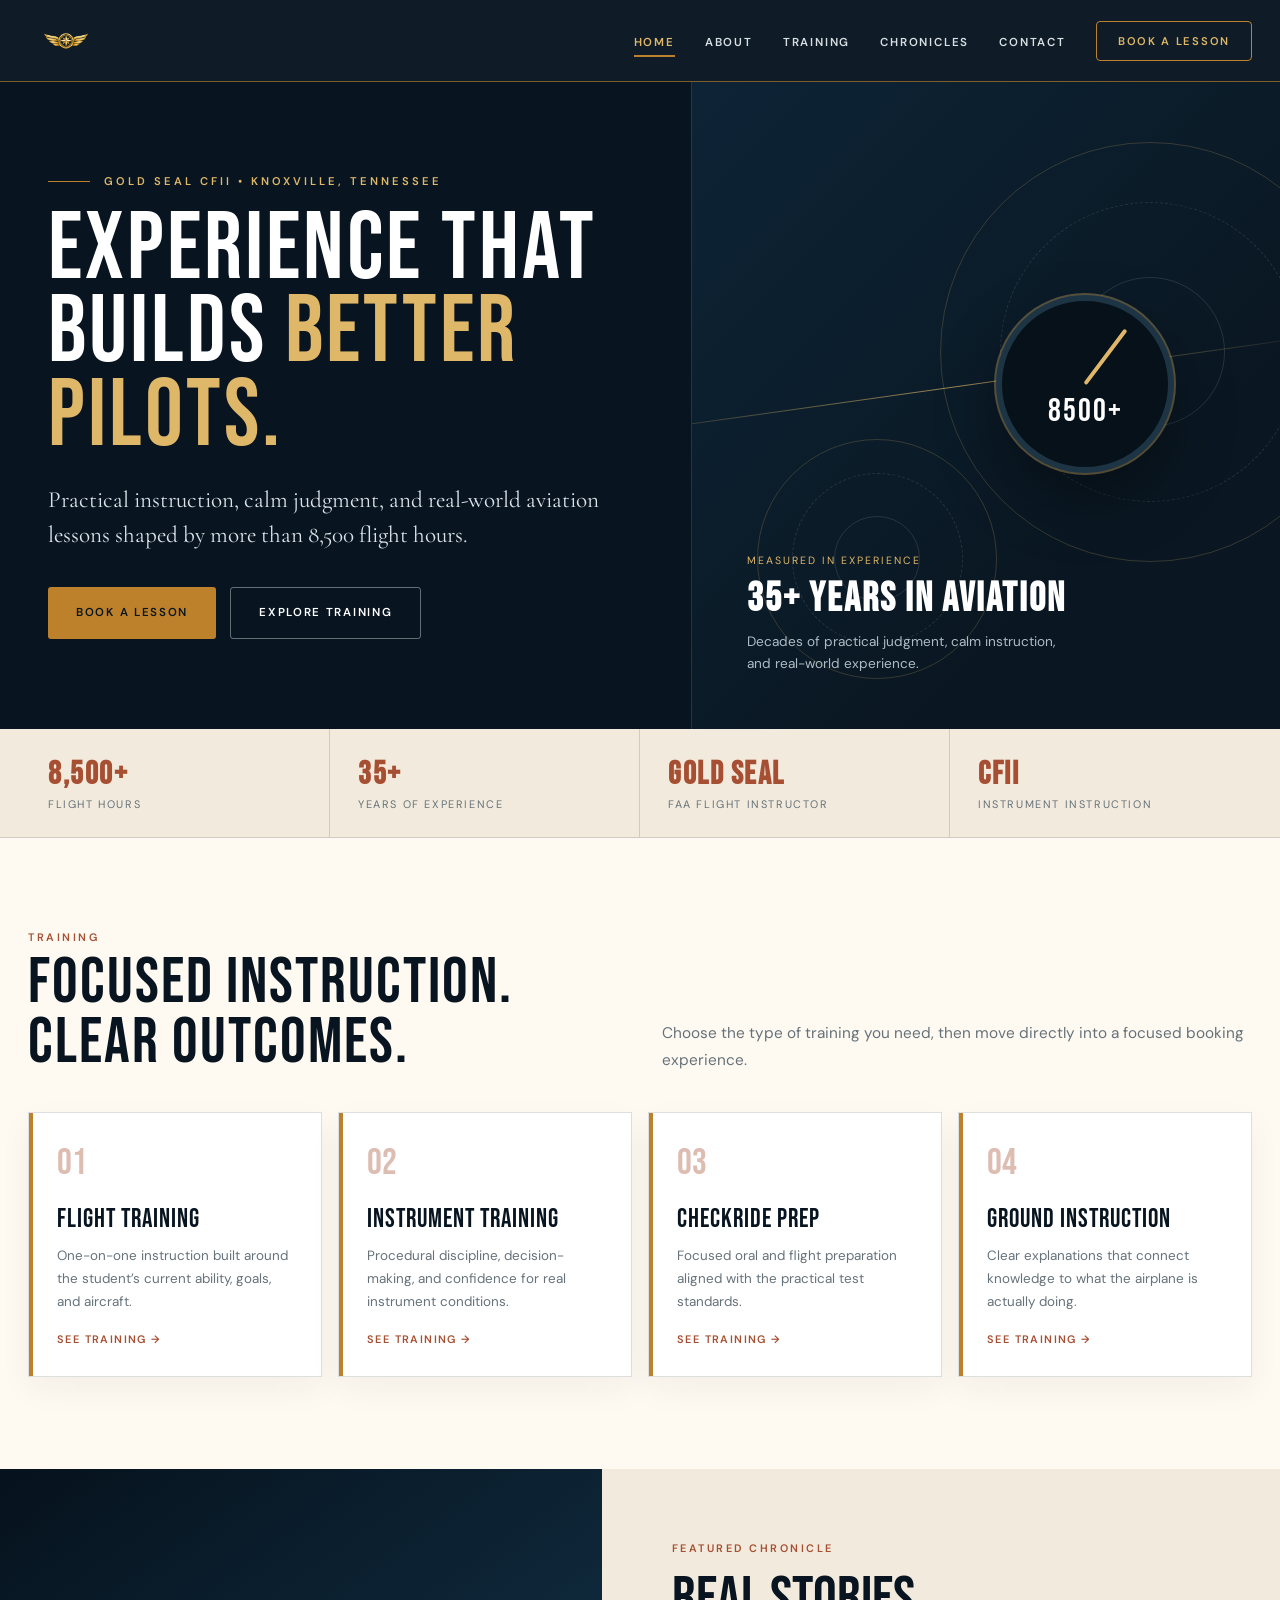
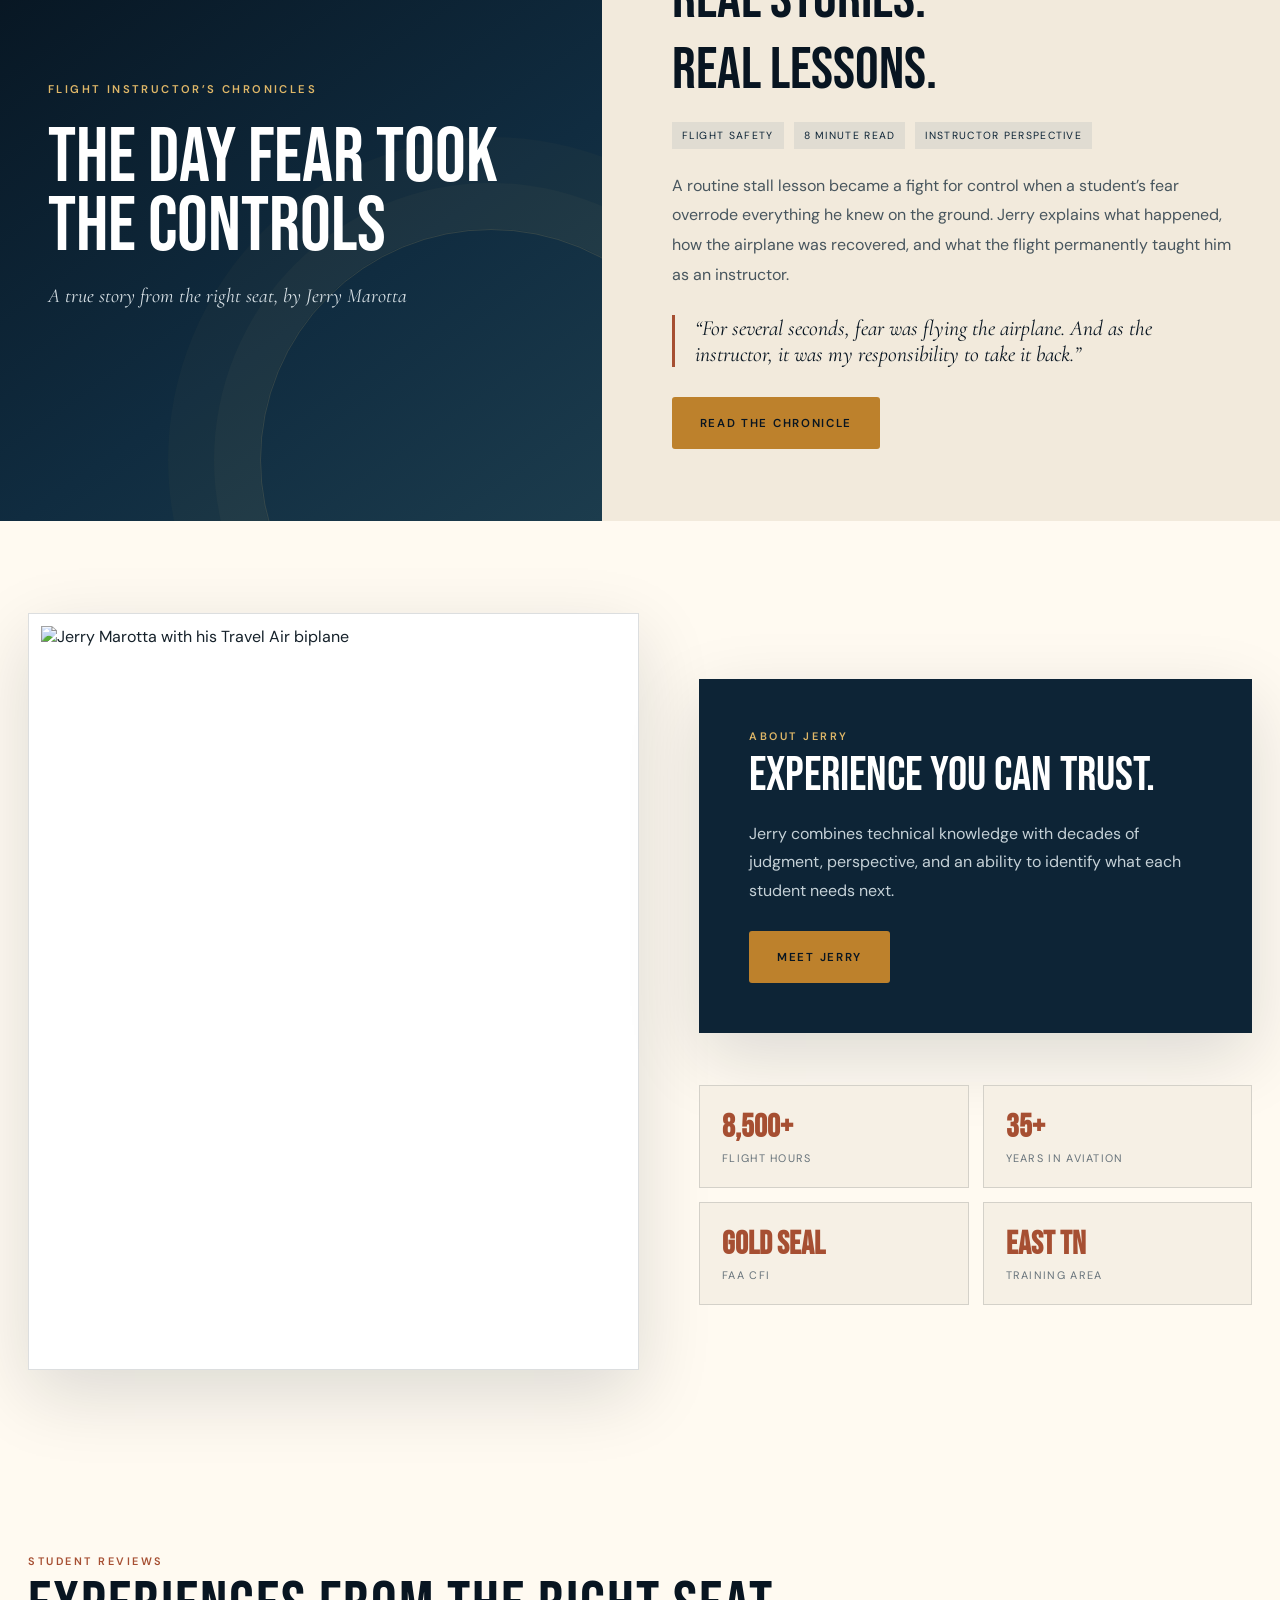
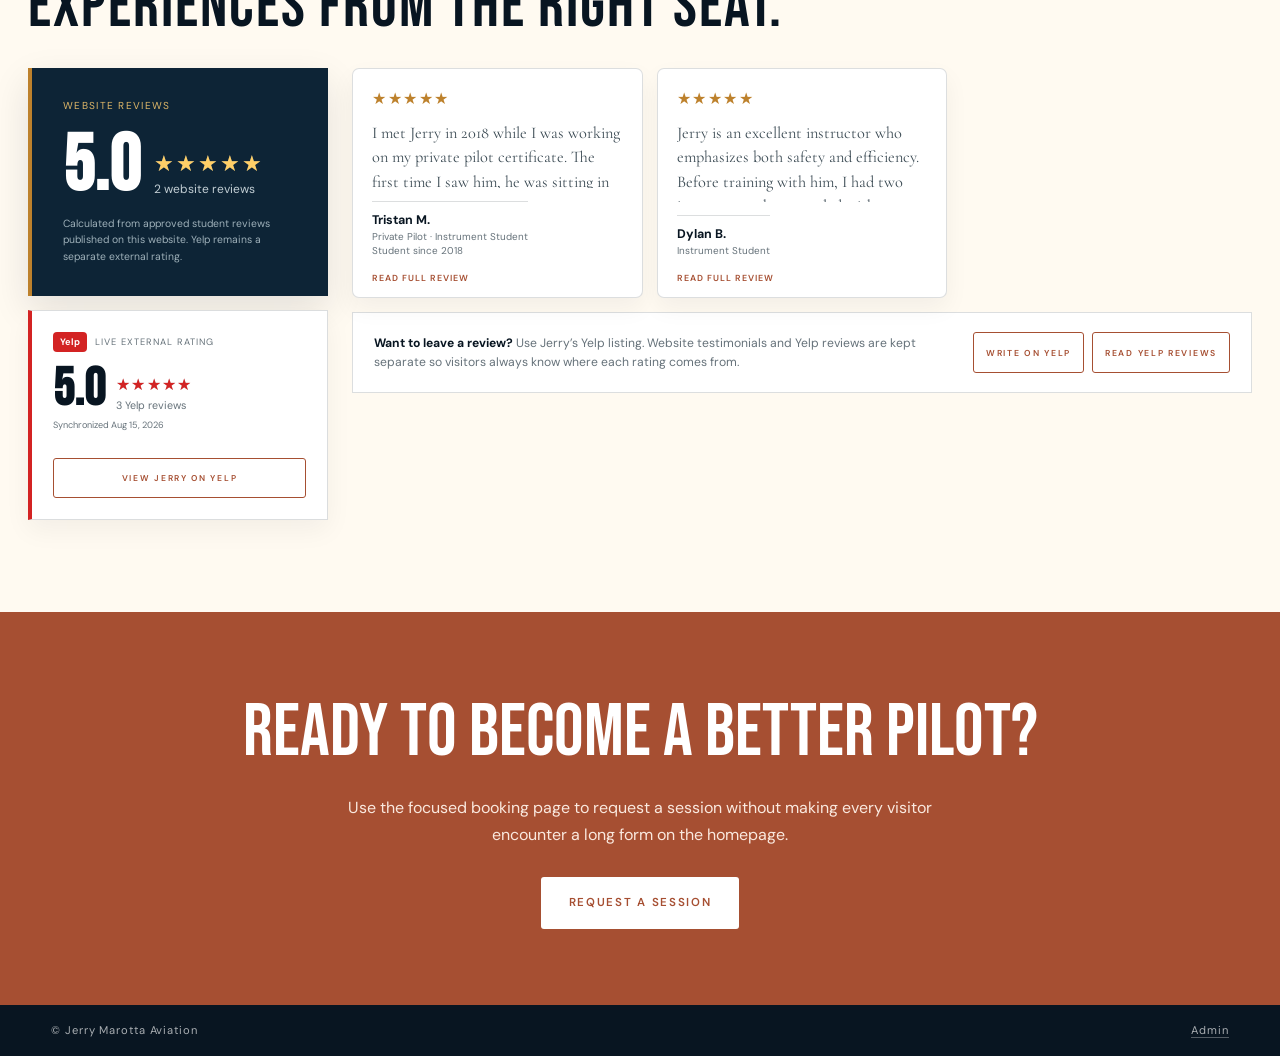
==== about/index.html @ b500d6f2 "Replace text logo with winged compass mark" ====
<!DOCTYPE html>
<html lang="en">
<head>
<meta charset="UTF-8">
<meta name="viewport" content="width=device-width, initial-scale=1.0, viewport-fit=cover">
<meta name="theme-color" content="#081521">
<title>Jerry Marotta | Gold Seal Flight Instructor</title>
<meta name="description" content="Gold Seal flight instruction, instrument training, checkride preparation, and Flight Instructor's Chronicles from Jerry Marotta in Knoxville, Tennessee.">
<link rel="canonical" href="https://jerrymarottaaviation.com/">
<link rel="apple-touch-icon" sizes="180x180" href="/apple-touch-icon.png">
<link rel="icon" type="image/png" sizes="32x32" href="/favicon-32x32.png">
<link rel="icon" type="image/png" sizes="16x16" href="/favicon-16x16.png">
<link rel="icon" href="/favicon.ico">
<link rel="manifest" href="/site.webmanifest">
<link rel="preconnect" href="https://fonts.googleapis.com">
<link rel="preconnect" href="https://fonts.gstatic.com" crossorigin>
<link href="https://fonts.googleapis.com/css2?family=Bebas+Neue&family=Cormorant+Garamond:ital,wght@0,500;1,500&family=DM+Sans:wght@400;500;600&display=swap" rel="stylesheet">
<link rel="stylesheet" href="/css/styles.css">
</head>
<body>
<div class="site-shell">
  <nav class="desktop-nav">
    <a class="brand" href="#" data-view="home" aria-label="Jerry Marotta Aviation home">
      <img class="brand-mark" src="/images/winged-compass-logo.png" alt="Jerry Marotta Aviation winged compass">
    </a>
    <div class="desktop-links">
      <button class="nav-btn active" data-view="home">Home</button>
      <button class="nav-btn" data-view="about">About</button>
      <button class="nav-btn" data-view="training">Training</button>
      <button class="nav-btn" data-view="chronicles">Chronicles</button>
      <button class="nav-btn" data-view="contact">Contact</button>
      <button class="nav-book" data-view="book">Book a Lesson</button>
    </div>
  </nav>

  <div class="mobile-top">
    <a class="brand" href="#" data-view="home" aria-label="Jerry Marotta Aviation home">
      <img class="brand-mark" src="/images/winged-compass-logo.png" alt="Jerry Marotta Aviation winged compass">
    </a>
    <button class="mobile-more-btn" id="mobile-more-btn" type="button" aria-label="Open more options" aria-expanded="false">
      <svg viewBox="0 0 24 24" aria-hidden="true"><circle cx="5" cy="12" r="1.4" fill="currentColor"/><circle cx="12" cy="12" r="1.4" fill="currentColor"/><circle cx="19" cy="12" r="1.4" fill="currentColor"/></svg>
    </button>
  </div>
  <div class="reading-progress" id="reading-progress" aria-hidden="true"><span></span></div>

  <main>
    <section class="view active" id="view-home">
      <div class="desktop-home-only">
        <div class="hero">
          <div class="hero-copy">
            <div class="eyebrow">Gold Seal CFII • Knoxville, Tennessee</div>
            <h1>Experience that builds <span>better pilots.</span></h1>
            <p class="hero-lede">Practical instruction, calm judgment, and real-world aviation lessons shaped by more than 8,500 flight hours.</p>
            <div class="hero-actions">
              <button class="btn btn-primary" data-view="book">Book a Lesson</button>
              <button class="btn btn-secondary" data-view="training">Explore Training</button>
            </div>
          </div>
          <div class="hero-visual" aria-label="Abstract aviation instrument graphic">
            <div class="horizon-line"></div>
            <div class="instrument-ring one"></div>
            <div class="instrument-ring two"></div>
            <div class="altimeter"></div>
            <div class="visual-caption"><small>Measured in experience</small><strong>35+ Years in Aviation</strong><p>Decades of practical judgment, calm instruction, and real-world experience.</p></div>
          </div>
        </div>
        <div class="credential-strip">
          <div class="credential-inner">
            <div class="credential"><strong>8,500+</strong><span>Flight Hours</span></div>
            <div class="credential"><strong>35+</strong><span>Years of Experience</span></div>
            <div class="credential"><strong>Gold Seal</strong><span>FAA Flight Instructor</span></div>
            <div class="credential"><strong>CFII</strong><span>Instrument Instruction</span></div>
          </div>
        </div>

        <section class="section training-preview">
          <div class="section-head">
            <div><div class="section-label">Training</div><h2>Focused instruction.<br>Clear outcomes.</h2></div>
            <p class="section-intro">Choose the type of training you need, then move directly into a focused booking experience.</p>
          </div>
          <div class="card-grid">
            <article class="card"><div class="card-index">01</div><h3>Flight Training</h3><p>One-on-one instruction built around the student’s current ability, goals, and aircraft.</p><a class="card-link" href="#" data-view="training">See training →</a></article>
            <article class="card"><div class="card-index">02</div><h3>Instrument Training</h3><p>Procedural discipline, decision-making, and confidence for real instrument conditions.</p><a class="card-link" href="#" data-view="training">See training →</a></article>
            <article class="card"><div class="card-index">03</div><h3>Checkride Prep</h3><p>Focused oral and flight preparation aligned with the practical test standards.</p><a class="card-link" href="#" data-view="training">See training →</a></article>
            <article class="card"><div class="card-index">04</div><h3>Ground Instruction</h3><p>Clear explanations that connect knowledge to what the airplane is actually doing.</p><a class="card-link" href="#" data-view="training">See training →</a></article>
          </div>
        </section>

        <section class="chronicle-feature">
          <div class="chronicle-cover">
            <div class="chronicle-kicker">Flight Instructor’s Chronicles</div>
            <h2>The Day Fear Took the Controls</h2>
            <div class="byline">A true story from the right seat, by Jerry Marotta</div>
          </div>
          <div class="chronicle-copy">
            <div class="section-label">Featured Chronicle</div>
            <h2 style="font-size:3.7rem;color:var(--ink)">Real stories.<br>Real lessons.</h2>
            <div class="meta"><span class="pill">Flight Safety</span><span class="pill">8 minute read</span><span class="pill">Instructor Perspective</span></div>
            <p>A routine stall lesson became a fight for control when a student’s fear overrode everything he knew on the ground. Jerry explains what happened, how the airplane was recovered, and what the flight permanently taught him as an instructor.</p>
            <div class="quote">“For several seconds, fear was flying the airplane. And as the instructor, it was my responsibility to take it back.”</div>
            <div><button class="btn btn-primary" data-view="article">Read the Chronicle</button></div>
          </div>
        </section>

        <section class="section about-preview">
          <div class="about-photo-card">
            <img src="images/jerry-with-plane.jpg" alt="Jerry Marotta with his Travel Air biplane">
          </div>
          <div class="about-copy-stack">
            <div class="about-panel">
              <div class="section-label" style="color:var(--gold-light)">About Jerry</div>
              <h3>Experience you can trust.</h3>
              <p>Jerry combines technical knowledge with decades of judgment, perspective, and an ability to identify what each student needs next.</p>
              <div style="margin-top:25px"><button class="btn btn-primary" data-view="about">Meet Jerry</button></div>
            </div>
            <div class="about-facts">
              <div class="fact"><strong>8,500+</strong><span>Flight Hours</span></div>
              <div class="fact"><strong>35+</strong><span>Years in Aviation</span></div>
              <div class="fact"><strong>Gold Seal</strong><span>FAA CFI</span></div>
              <div class="fact"><strong>East TN</strong><span>Training Area</span></div>
            </div>
          </div>
        </section>

        <section class="section reviews-section" aria-labelledby="reviews-heading">
          <div class="reviews-section-head">
            <div>
              <div class="section-label">Student Reviews</div>
              <h2 id="reviews-heading">Experiences from the right seat.</h2>
            </div>
          </div>

          <div class="review-system">
            <aside class="review-sidebar">
              <div class="review-summary-card">
                <div class="review-summary-label">Website reviews</div>
                <div class="review-score-row">
                  <strong class="review-average" data-review-average>5.0</strong>
                  <div>
                    <div class="review-stars" data-review-stars role="img" aria-label="5.0 out of 5 stars"><span class="review-stars-base">★★★★★</span><span class="review-stars-fill">★★★★★</span></div>
                    <div class="review-count" data-review-count>2 website reviews</div>
                  </div>
                </div>
                <p class="review-disclosure">Calculated from approved student reviews published on this website. Yelp remains a separate external rating.</p>
              </div>
              <div class="yelp-rating-card">
                <div class="yelp-rating-source"><strong>Yelp</strong><span>Live external rating</span></div>
                <div class="yelp-rating-row">
                  <strong class="yelp-live-score" data-yelp-live-rating>—</strong>
                  <div><div class="yelp-live-stars" data-yelp-live-stars role="img" aria-label="Yelp rating unavailable"><span class="yelp-live-stars-base">★★★★★</span><span class="yelp-live-stars-fill">★★★★★</span></div><div class="yelp-live-count" data-yelp-live-count>View Yelp for the current rating</div></div>
                </div>
                <div class="yelp-live-updated" data-yelp-live-updated>The public Yelp listing is always available below.</div>
                <a class="btn btn-copy" href="https://www.yelp.com/biz/jerry-marotta-alcoa" target="_blank" rel="noopener noreferrer">View Jerry on Yelp</a>
              </div>
            </aside>

            <div class="review-main">
              <div class="testimonial-grid" data-testimonial-list>
                <button class="testimonial-card" type="button" data-testimonial-id="tristan-m-student-since-2018" aria-label="Read the full review from Tristan M.">
                <div class="testimonial-stars" aria-label="5 out of 5 stars">★★★★★</div>
                <p class="testimonial-text">I met Jerry in 2018 while I was working on my private pilot certificate. The first time I saw him, he was sitting in the office playing guitar. Honestly, it made me a little nervous because he seemed so relaxed, and I wondered what kind of instructor he was going to be. Once we got into the airplane, I immediately understood. Playing guitar was simply how he relaxed before his next student arrived—and that student was me.…</p>
                <div class="testimonial-footer"><strong>Tristan M.</strong><span>Private Pilot · Instrument Student<br>Student since 2018</span></div>
              </button>
                <button class="testimonial-card" type="button" data-testimonial-id="dylan-b-instrument-student-2026" aria-label="Read the full review from Dylan B.">
                  <div class="testimonial-stars" aria-label="5 out of 5 stars">★★★★★</div>
                  <p class="testimonial-text">Jerry is an excellent instructor who emphasizes both safety and efficiency. Before training with him, I had two instructors who struggled with punctuality and communication. Jerry is always prepared, thorough, and every lesson has a clear purpose. He has a wealth of experience and tailors his instruction to each student's needs. I highly recommend him to anyone pursuing their private pilot certificate.</p>
                  <div class="testimonial-footer"><strong>Dylan B.</strong><span>Instrument Student</span></div>
                </button>
              </div>

              <section class="yelp-excerpts-section" aria-labelledby="desktop-yelp-excerpts-heading" hidden>
                <div class="yelp-excerpts-head">
                  <div>
                    <div class="section-label">From Yelp</div>
                    <h3 id="desktop-yelp-excerpts-heading">Recent Yelp excerpts</h3>
                  </div>
                  <p>Yelp provides a limited set of excerpts through its API. Website reviews above remain separate and are de-duplicated against these excerpts.</p>
                </div>
                <div class="yelp-excerpt-grid" data-yelp-excerpt-list="desktop">
                  <div class="yelp-excerpt-empty">Yelp excerpts will appear here after the Yelp API workflow runs and the connected plan allows review access.</div>
                </div>
              </section>


              <div class="yelp-external-note">
                <p><strong>Want to leave a review?</strong> Use Jerry’s Yelp listing. Website testimonials and Yelp reviews are kept separate so visitors always know where each rating comes from.</p>
                <div class="yelp-external-actions">
                  <a class="btn btn-copy" href="https://www.yelp.com/writeareview/biz/jerry-marotta-alcoa" target="_blank" rel="noopener noreferrer">Write on Yelp</a>
                  <a class="btn btn-copy" href="https://www.yelp.com/biz/jerry-marotta-alcoa" target="_blank" rel="noopener noreferrer">Read Yelp Reviews</a>
                </div>
              </div>
            </div>
          </div>
        </section>

        <section class="final-cta"><h2>Ready to become a better pilot?</h2><p>Use the focused booking page to request a session without making every visitor encounter a long form on the homepage.</p><button class="btn" style="background:white;color:var(--rust)" data-view="book">Request a Session</button></section>
      </div>

      <div class="mobile-home-only mobile-home">
        <section class="mobile-hero">
          <div class="eyebrow">Gold Seal CFII • Knoxville</div>
          <h1>Jerry<br><span style="color:var(--gold-light)">Marotta</span></h1>
          <p>Practical instruction and real-world aviation judgment shaped by more than 8,500 flight hours.</p>
          <div class="mobile-proof" aria-label="Jerry's qualifications">
            <span>Gold Seal CFI</span>
            <span>CFII</span>
            <span>8,500+ Hours</span>
          </div>
          <div class="mobile-actions">
            <button class="btn btn-primary" data-view="book">Book a Lesson</button>
            <button class="btn btn-secondary" data-view="chronicles">Stories</button>
          </div>
        </section>

        <section class="mobile-service-section">
          <div class="mobile-section-head">
            <div class="section-label">Training</div>
            <h2>Choose your next objective.</h2>
          </div>
          <div class="mobile-service-rail" aria-label="Training options">
            <button class="mobile-service-card" data-view="training">
              <small>Primary</small>
              <h3>Flight Training</h3>
              <p>Structured instruction with clear objectives, direct feedback, and lessons built around your pace.</p>
              <span class="rail-link">Explore training →</span>
            </button>
            <button class="mobile-service-card" data-view="training">
              <small>Instrument</small>
              <h3>CFII Training</h3>
              <p>Procedures, scan discipline, workload management, and sound decision-making for instrument flying.</p>
              <span class="rail-link">Explore training →</span>
            </button>
            <button class="mobile-service-card" data-view="training">
              <small>Practical Test</small>
              <h3>Checkride Prep</h3>
              <p>Focused oral and flight preparation based on the standards and the areas that need attention.</p>
              <span class="rail-link">Explore training →</span>
            </button>
            <button class="mobile-service-card" data-view="training">
              <small>Knowledge</small>
              <h3>Ground Instruction</h3>
              <p>Clear explanations that connect weather, systems, regulations, and aerodynamics to real flying.</p>
              <span class="rail-link">Explore training →</span>
            </button>
          </div>
          <div class="rail-hint">Swipe to compare training options.</div>
        </section>

        <section class="mobile-block">
          <div class="section-label">Featured Chronicle</div>
          <h2>Lessons that stay with you.</h2>
          <article class="mobile-story">
            <small>Flight Safety • 8 min read</small>
            <h3>The Day Fear Took the Controls</h3>
            <p>A stall lesson, a student frozen in panic, and the moment an instructor had to take command back.</p>
            <button class="btn btn-primary" data-view="article">Read the Story</button>
          </article>
        </section>

        <section class="mobile-block alt">
          <div class="section-label">At a Glance</div>
          <h2>Experience that matters.</h2>
          <div class="mobile-credentials">
            <div class="mobile-credential"><strong>8,500+</strong><span>Flight Hours</span></div>
            <div class="mobile-credential"><strong>35+</strong><span>Years Aviation</span></div>
            <div class="mobile-credential"><strong>Gold Seal</strong><span>FAA Instructor</span></div>
            <div class="mobile-credential"><strong>CFII</strong><span>Instrument</span></div>
          </div>
        </section>

        <section class="mobile-review-section" aria-labelledby="mobile-reviews-heading">
          <div class="section-label">Student Reviews</div>
          <h2 id="mobile-reviews-heading">Experiences from the right seat.</h2>

          <div class="mobile-review-summary">
            <div class="review-summary-label">Website reviews</div>
            <div class="review-score-row">
              <strong class="review-average" data-review-average>5.0</strong>
              <div>
                <div class="review-stars" data-review-stars role="img" aria-label="5.0 out of 5 stars">
                  <span class="review-stars-base">★★★★★</span>
                  <span class="review-stars-fill">★★★★★</span>
                </div>
                <div class="review-count" data-review-count>2 website reviews</div>
              </div>
            </div>
            <p class="review-disclosure">Website reviews are approved before publication. Yelp maintains its own separate rating.</p>
            <div class="review-summary-actions">
              <a class="btn btn-secondary" href="https://www.yelp.com/biz/jerry-marotta-alcoa" target="_blank" rel="noopener noreferrer">Read Reviews on Yelp</a>
            </div>
          </div>

          <div class="mobile-yelp-live">
            <div class="yelp-rating-source"><strong>Yelp</strong><span>Live external rating</span></div>
            <div class="yelp-rating-row"><strong class="yelp-live-score" data-yelp-live-rating>—</strong><div><div class="yelp-live-stars" data-yelp-live-stars role="img" aria-label="Yelp rating unavailable"><span class="yelp-live-stars-base">★★★★★</span><span class="yelp-live-stars-fill">★★★★★</span></div><div class="yelp-live-count" data-yelp-live-count>View Yelp for the current rating</div></div></div>
            <div class="yelp-live-updated" data-yelp-live-updated>The public Yelp listing is always available below.</div>
            <a class="btn btn-copy" href="https://www.yelp.com/biz/jerry-marotta-alcoa" target="_blank" rel="noopener noreferrer">View Yelp Rating</a>
          </div>

          <section class="mobile-yelp-excerpts" aria-labelledby="mobile-yelp-excerpts-heading" hidden>
            <div class="yelp-excerpts-head">
              <div class="section-label">From Yelp</div>
              <h3 id="mobile-yelp-excerpts-heading">Recent Yelp excerpts</h3>
              <p>Shown only when Yelp makes excerpts available through the connected API plan.</p>
            </div>
            <div class="yelp-excerpt-grid" data-yelp-excerpt-list="mobile">
              <div class="yelp-excerpt-empty">Yelp excerpts will appear here after synchronization.</div>
            </div>
          </section>

          <div class="mobile-testimonial-list" data-testimonial-list>
            <button class="testimonial-card" type="button" data-testimonial-id="tristan-m-student-since-2018" aria-label="Read the full review from Tristan M.">
                <div class="testimonial-stars" aria-label="5 out of 5 stars">★★★★★</div>
                <p class="testimonial-text">I met Jerry in 2018 while I was working on my private pilot certificate. The first time I saw him, he was sitting in the office playing guitar. Honestly, it made me a little nervous because he seemed so relaxed, and I wondered what kind of instructor he was going to be. Once we got into the airplane, I immediately understood. Playing guitar was simply how he relaxed before his next student arrived—and that student was me.…</p>
                <div class="testimonial-footer"><strong>Tristan M.</strong><span>Private Pilot · Instrument Student<br>Student since 2018</span></div>
              </button>
              <button class="testimonial-card" type="button" data-testimonial-id="dylan-b-instrument-student-2026" aria-label="Read the full review from Dylan B.">
                <div class="testimonial-stars" aria-label="5 out of 5 stars">★★★★★</div>
                <p class="testimonial-text">Jerry is an excellent instructor who emphasizes both safety and efficiency. Before training with him, I had two instructors who struggled with punctuality and communication. Jerry is always prepared, thorough, and every lesson has a clear purpose. He has a wealth of experience and tailors his instruction to each student's needs. I highly recommend him to anyone pursuing their private pilot certificate.</p>
                <div class="testimonial-footer"><strong>Dylan B.</strong><span>Instrument Student</span></div>
              </button>
          </div>


          <div class="mobile-review-yelp">
            <p><strong>Want to leave a review?</strong> Use Jerry’s Yelp listing. Yelp ratings are not combined with the website average.</p>
            <div class="mobile-review-yelp-actions">
              <a class="btn btn-copy" href="https://www.yelp.com/writeareview/biz/jerry-marotta-alcoa" target="_blank" rel="noopener noreferrer">Write on Yelp</a>
              <a class="btn btn-copy" href="https://www.yelp.com/biz/jerry-marotta-alcoa" target="_blank" rel="noopener noreferrer">Read Yelp</a>
            </div>
          </div>
        </section>

        <section class="mobile-cta">
          <h3>Ready to train?</h3>
          <p>Complete a short request. On mobile, the site opens your native Messages app with everything ready to send.</p>
          <button class="btn" style="background:white;color:var(--rust)" data-view="book">Request a Session</button>
        </section>
      </div>
    </section>

    <section class="view" id="view-about">
      <div class="about-page-hero">
        <div class="about-page-copy">
          <div class="section-label">About Jerry — In His Own Words</div>
          <h1>I don’t just teach people to fly. I teach them to think.</h1>
          <div class="about-page-subline">From teaching martial arts and restoring muscle cars to creating aviators.</div>

          <p>I have spent more than 35 years in aviation and logged more than 8,500 flight hours, but the part of this work that has meant the most to me has always been teaching.</p>

          <p>Long before I became a flight instructor, I taught martial arts. I enjoyed helping students develop discipline, work through frustration, and grow into something they did not yet believe they could become. Later, after earning my commercial pilot certificate, I became friends with an Air Force colonel who was also a flight instructor. Flying with him convinced me that the same things I valued in teaching martial arts belonged in aviation.</p>

          <blockquote class="about-page-hero-quote">“I switched from restoring muscle cars to creating aviators.”</blockquote>

          <div class="about-page-signature">Jerry Marotta</div>
          <div class="about-page-role">FAA Gold Seal Flight Instructor · CFII</div>
        </div>

        <div class="about-page-photo">
          <img src="images/jerry-with-plane.jpg" alt="Jerry Marotta standing beside his red Travel Air biplane" loading="lazy" decoding="async">
        </div>
      </div>

      <div class="about-page-stats">
        <div class="about-page-stat"><strong>8,500+</strong><span>Flight Hours</span></div>
        <div class="about-page-stat"><strong>35+</strong><span>Years in Aviation</span></div>
        <div class="about-page-stat"><strong>Gold Seal</strong><span>FAA Flight Instructor</span></div>
        <div class="about-page-stat"><strong>CFII</strong><span>Instrument Instructor</span></div>
      </div>

      <div class="about-story-wrap">
        <div class="about-story-grid">
          <article class="about-story-card">
            <div class="section-label">Why I Became an Instructor</div>
            <h2>Teaching was already part of who I was.</h2>

            <p>When I began flying with that Air Force colonel, I had recently reached the commercial-pilot level. He was an instructor as well as a military aviator, and the time I spent flying with him changed the direction of my career. He showed me that instructing was not simply demonstrating maneuvers. It was helping another person develop judgment, discipline, and confidence.</p>

            <p>I decided to pursue my flight-instructor certificate. Once I began instructing, I liked it so much that I changed careers. I moved away from restoring muscle cars and committed myself to developing pilots.</p>

            <blockquote class="about-story-pullquote">The machine still matters—but now the real work is helping the person in the other seat grow.</blockquote>
          </article>

          <article class="about-story-card dark">
            <div class="section-label" style="color:var(--gold-light)">How I Teach</div>
            <h2>Safety first. Then make it enjoyable.</h2>

            <p>I do not believe every student should be taught in exactly the same way. When someone is struggling, my responsibility is to recognize where the understanding broke down and change the lesson until the idea makes sense.</p>

            <ul class="about-philosophy-list">
              <li>I explain why a lesson matters and how it applies outside the training environment.</li>
              <li>I want pilots to ask questions instead of pretending they understand.</li>
              <li>I teach students to pause, evaluate the risk, and think before committing to a flight.</li>
              <li>I give honest feedback without taking the enjoyment out of aviation.</li>
            </ul>
          </article>

          <article class="about-story-card wide">
            <div class="section-label">What the Gold Seal Means to Me</div>
            <h2>A title tied directly to student success.</h2>

            <p>Right after I started flight instructing, I learned about the FAA Gold Seal standard. That caught my attention because it was not simply another written test or another line on a certificate. The recognition was connected to a high level of instructional activity, deeper ground-instructor qualifications, and the actual performance of the students an instructor prepared.</p>

            <p>I decided to make the Gold Seal one of my first major goals. I expanded my instrument knowledge, added an instrument ground-instructor certificate, and worked under the pressure of preparing a large group of students for their practical tests. I reached the Gold Seal standard during my first year as a new instructor, and I was extremely proud of it.</p>

            <ul class="about-gold-standard" aria-label="FAA Gold Seal qualification standards">
              <li><strong>Advanced credentials</strong>A commercial pilot certificate with an instrument rating—or an airline transport pilot certificate.</li>
              <li><strong>Ground instruction</strong>An advanced or instrument ground-instructor rating.</li>
              <li><strong>Student results</strong>At least 10 applicants recommended within 24 calendar months, with at least 80 percent passing on their first attempt, or qualifying equivalent examiner activity.</li>
            </ul>

            <p>To me, the seal represents responsibility. When I recommend someone for a practical test, I am placing my name behind that pilot’s preparation. Passing matters, but building a pilot who can think and make safe decisions after the checkride matters even more.</p>

            <div class="about-faa-note">
              <span>Formal qualification summary based on the FAA’s current Gold Seal guidance.</span>
              <a href="https://www.faa.gov/documentLibrary/media/Advisory_Circular/AC_61-65K.pdf" target="_blank" rel="noopener noreferrer">View FAA AC 61-65K</a>
            </div>
          </article>

          <article class="about-story-card wide">
            <div class="section-label">The Students Behind the Seal</div>
            <h2>The lessons went both directions.</h2>

            <div class="about-nobu-story">
              <div>
                <p>Many of the students I trained during that first year came from Japan. The language barrier could make instruction challenging, but those students brought an extraordinary amount of dedication, gratitude, and hard work. Teaching them forced me to become a clearer and more adaptable instructor.</p>

                <p>One student, Nobu, surprised me during our first cross-country lesson. His navigation was so strong that I briefly wondered whether the FAA had sent someone to evaluate me. I later learned that he had retired from the Japanese military after serving as a navigator aboard a P-3 Orion maritime patrol aircraft.</p>

                <p>As Christmas approached, Nobu was running out of time to complete his training before returning to Japan. I told him we would stay as late as necessary, and we studied for his oral examination until midnight. He completed the process and returned home as a pilot.</p>

                <p>Later, he sent me a photograph of himself with his family while wearing his military uniform, medals, and decorations. I wish I still knew where that photograph was, but I have never forgotten what it represented.</p>
              </div>

              <aside class="about-nobu-aside">
                <strong>Why that moment stayed with me</strong>
                <p>A certificate is a piece of paper. What matters is seeing a student return home carrying a new ability, a new confidence, and something they worked hard to earn.</p>
              </aside>
            </div>
          </article>

          <section class="about-page-cta">
            <div>
              <h2>Tell me where you are in your flying.</h2>
              <p>Whether you are beginning, returning after time away, preparing for a checkride, or moving into instrument flying, I will build the instruction around the pilot you are today and the pilot you are working to become.</p>
            </div>
            <button class="btn" data-view="book">Book a Lesson</button>
          </section>
        </div>
      </div>
    </section>

    <section class="view" id="view-training">
      <header class="page-hero">
        <div class="section-label">Training</div>
        <h1>Instruction built around the pilot.</h1>
        <p>Jerry’s approach starts with safety, keeps flying enjoyable, and adapts the training plan when a pilot needs a different explanation or method for something to finally click.</p>
      </header>

      <div class="page-content">
        <div class="training-list desktop-training-list">
          <article class="training-item">
            <div class="num">01</div>
            <div class="training-item-copy">
              <h3>Primary &amp; Proficiency Flight Training</h3>
              <div class="training-item-meta">
                <span>Safety First</span>
                <span>Discovery to Advanced</span>
                <span>Your Aircraft or Rental</span>
              </div>
              <p>Flight training is for anyone who wants to become safer, sharper, and more comfortable in the airplane. Jerry works with first-time students, private pilots returning after time away, and experienced or commercial pilots who want to rebuild proficiency in aircraft such as the Cessna 172.</p>
              <ul class="training-item-list">
                <li>Discovery flights and first lessons for new students</li>
                <li>Private-pilot training and maneuver proficiency</li>
                <li>Rusty-pilot refreshers and return-to-flying sessions</li>
                <li>Confidence, aircraft control, judgment, and safe decision-making</li>
              </ul>
              <div class="training-item-action">
                <button class="btn btn-primary training-request" data-training-value="Flight Training Lesson">Request Flight Training</button>
              </div>
            </div>
          </article>

          <article class="training-item">
            <div class="num">02</div>
            <div class="training-item-copy">
              <h3>Instrument Training &amp; IPCs</h3>
              <div class="training-item-meta">
                <span>Full Rating</span>
                <span>Instrument Proficiency Check</span>
                <span>Step-by-Step</span>
              </div>
              <p>Instrument flying can feel like learning a new language. Jerry starts slowly and builds understanding in manageable pieces, especially when pilots are making the transition from colorful VFR charts to dense IFR plates, procedures, symbols, and new cockpit workload.</p>
              <ul class="training-item-list">
                <li>Full instrument-rating instruction</li>
                <li>Instrument Proficiency Checks for rated pilots</li>
                <li>Approach procedures, clearances, charts, and cockpit organization</li>
                <li>Workload management and staying ahead of the airplane</li>
              </ul>
              <div class="training-item-action">
                <button class="btn btn-primary training-request" data-training-value="Instrument Training">Request Instrument Training</button>
              </div>
            </div>
          </article>

          <article class="training-item">
            <div class="num">03</div>
            <div class="training-item-copy">
              <h3>Checkride Preparation</h3>
              <div class="training-item-meta">
                <span>Mock Oral</span>
                <span>Mock Flight</span>
                <span>Review &amp; Polish</span>
              </div>
              <p>Jerry can run a complete mock checkride or focus on the areas that need final review. The goal is not simply memorizing enough to pass. It is identifying weak areas, understanding the standards, and entering the practical test able to explain decisions and fly with confidence.</p>
              <ul class="training-item-list">
                <li>Mock oral examinations and scenario-based questions</li>
                <li>Mock flight portions and maneuver evaluation</li>
                <li>Technical review, knowledge-gap identification, and final polish</li>
                <li>Preparation tailored to the certificate or rating being pursued</li>
              </ul>
              <div class="training-item-action">
                <button class="btn btn-primary training-request" data-training-value="Checkride Preparation">Request Checkride Prep</button>
              </div>
            </div>
          </article>

          <article class="training-item">
            <div class="num">04</div>
            <div class="training-item-copy">
              <h3>In-Person Ground Instruction</h3>
              <div class="training-item-meta">
                <span>One-on-One</span>
                <span>In Person</span>
                <span>Built Around You</span>
              </div>
              <p>Jerry teaches the full range of ground topics and changes his explanation when the first method does not connect. Instead of pushing ahead while a student is lost, he identifies where the understanding breaks down and approaches the subject from another direction.</p>
              <ul class="training-item-list">
                <li>Aerodynamics, weather, navigation, systems, and regulations</li>
                <li>Instrument charts, procedures, and oral-exam preparation</li>
                <li>Dedicated ground sessions or ground instruction paired with flying</li>
                <li>Currently offered in person; virtual instruction may be added later</li>
              </ul>
              <div class="training-item-action">
                <button class="btn btn-primary training-request" data-training-value="Ground School Session">Request Ground Instruction</button>
              </div>
            </div>
          </article>

          <aside class="training-location-note">
            <div>
              <h3>Jerry meets the pilot and the airplane.</h3>
              <p>As an independent instructor, Jerry can meet pilots who own an aircraft or who have arranged a rental. Training is conducted in the aircraft being flown, subject to its condition, documentation, insurance requirements, and Jerry’s familiarity and comfort with the aircraft.</p>
              <p style="margin-top:9px"><strong>Common East Tennessee meeting areas include:</strong></p>
            </div>
            <div class="training-location-airports" aria-label="Common training airports">
              <span>TYS</span>
              <span>DKX</span>
              <span>GKT</span>
              <span>MMI</span>
              <span>MOR</span>
              <span>RZR</span>
              <span>By Arrangement</span>
            </div>
          </aside>
        </div>

        <div class="mobile-training-list">
          <details class="mobile-training-card">
            <summary>
              <span class="mobile-training-number">01</span>
              <span class="mobile-training-title"><strong>Primary &amp; Proficiency</strong><span>Discovery flights through rusty-pilot refreshers</span></span>
              <span class="mobile-training-chevron">＋</span>
            </summary>
            <div class="mobile-training-detail">
              <p>Jerry works with brand-new students, private pilots returning after time away, and experienced pilots who want to rebuild confidence or proficiency in an aircraft such as the Cessna 172.</p>
              <div class="training-focus">
                <strong>Jerry’s priority</strong>
                <span>Safety comes first. The second priority is keeping flying enjoyable so the pilot stays engaged and continues learning.</span>
              </div>
              <ul>
                <li>Discovery flights and first lessons</li>
                <li>Private-pilot training and maneuver practice</li>
                <li>Rusty-pilot and return-to-flying sessions</li>
                <li>Training in the pilot’s owned or rented aircraft</li>
              </ul>
              <button class="btn btn-primary training-request" data-training-value="Flight Training Lesson">Request This Training</button>
            </div>
          </details>

          <details class="mobile-training-card">
            <summary>
              <span class="mobile-training-number">02</span>
              <span class="mobile-training-title"><strong>Instrument Training</strong><span>Full ratings and Instrument Proficiency Checks</span></span>
              <span class="mobile-training-chevron">＋</span>
            </summary>
            <div class="mobile-training-detail">
              <p>Jerry slows the transition from VFR to IFR down into manageable steps. Charts, procedures, symbols, approaches, and cockpit workload are introduced without burying the pilot in everything at once.</p>
              <div class="training-focus">
                <strong>How he teaches it</strong>
                <span>Start with the foundation, make sure it is understood, then add complexity as the pilot becomes ready for it.</span>
              </div>
              <ul>
                <li>Full instrument-rating instruction</li>
                <li>Instrument Proficiency Checks</li>
                <li>Approach charts, clearances, and procedures</li>
                <li>Workload management and staying ahead of the airplane</li>
              </ul>
              <button class="btn btn-primary training-request" data-training-value="Instrument Training">Request This Training</button>
            </div>
          </details>

          <details class="mobile-training-card">
            <summary>
              <span class="mobile-training-number">03</span>
              <span class="mobile-training-title"><strong>Checkride Preparation</strong><span>Mock checkrides, review, and final polish</span></span>
              <span class="mobile-training-chevron">＋</span>
            </summary>
            <div class="mobile-training-detail">
              <p>Preparation can be as complete as a mock oral and mock flight, or as focused as reviewing technical weak points and polishing the areas that need attention before the practical test.</p>
              <div class="training-focus">
                <strong>What the session targets</strong>
                <span>Knowledge, judgment, communication, maneuver standards, and the pilot’s ability to remain composed while being evaluated.</span>
              </div>
              <ul>
                <li>Mock oral examinations</li>
                <li>Mock flight portions</li>
                <li>Scenario-based questions and technical review</li>
                <li>Final review and confidence-building</li>
              </ul>
              <button class="btn btn-primary training-request" data-training-value="Checkride Preparation">Request This Training</button>
            </div>
          </details>

          <details class="mobile-training-card">
            <summary>
              <span class="mobile-training-number">04</span>
              <span class="mobile-training-title"><strong>Ground Instruction</strong><span>In-person, one-on-one knowledge development</span></span>
              <span class="mobile-training-chevron">＋</span>
            </summary>
            <div class="mobile-training-detail">
              <p>Jerry can cover the full range of ground topics. When a student is struggling, he changes the explanation and the training plan instead of repeating the same method and hoping it eventually works.</p>
              <div class="training-focus">
                <strong>Built around the student</strong>
                <span>The goal is to identify exactly where the concept stopped making sense and approach it in a way that helps it finally click.</span>
              </div>
              <ul>
                <li>Aerodynamics, weather, systems, navigation, and regulations</li>
                <li>Instrument procedures and chart interpretation</li>
                <li>Oral-exam and knowledge-test preparation</li>
                <li>Currently offered in person</li>
              </ul>
              <button class="btn btn-primary training-request" data-training-value="Ground School Session">Request This Training</button>
            </div>
          </details>

          <aside class="mobile-training-note">
            <strong>Meet Jerry at the airplane.</strong>
            <p>Jerry can instruct in a pilot’s owned or rented aircraft and regularly meets students around East Tennessee, including TYS, DKX, GKT, MMI, MOR, and RZR. Other airports may be arranged directly with him.</p>
          </aside>
        </div>
      </div>
    </section>

    <section class="view" id="view-chronicles">
      <header class="chronicles-banner">
        <img src="images/Chronicles.png" alt="The Instructor's Chronicles — True Stories from the Right Seat, by Jerry Marotta">
      </header>
      <div class="page-content"><div class="chronicles-grid">
        <article class="story-card"><div class="story-card-cover"><small>Flight Safety • Featured Chronicle</small><h2>The Day Fear Took the Controls</h2></div><div class="story-card-body"><p>A student knew the recovery procedure in the classroom. In the airplane, fear took over. Jerry recounts the spin, the struggle for the controls, and the lessons he carried into every flight afterward.</p><div style="margin-top:22px"><button class="btn btn-primary" data-view="article">Read the Story</button></div></div></article>
        <aside class="sidebar"><h3>Built to grow.</h3><p>This archive begins with Jerry’s first published Chronicle. New stories can be added here as he shares them, while the homepage continues to feature only the latest work.</p></aside>
      </div></div>
    </section>

    <section class="view" id="view-article">
      <div class="article-mobile-bar">
        <button type="button" data-view="chronicles">← Chronicles</button>
        <span>8 minute read</span>
      </div>
      <header class="page-hero"><div class="section-label">Flight Instructor’s Chronicles</div><h1>The Day Fear Took the Controls</h1><p>A true account of fear, instinct, control, and the responsibilities carried by the instructor in the right seat.</p></header>
      <div class="page-content"><article class="article">
        <div class="article-kicker">By Jerry Marotta • Flight Safety • Instructor Perspective</div>
        <h1>The Day Fear Took the Controls</h1>
        <div class="article-deck">Everything happened in seconds.</div>
        <p>Everything happened in seconds.</p>
        <p>I was flying with a student, working on stalls. We had covered the procedure before the flight. He knew what the airplane was expected to do, what the stall would feel like, and how he was supposed to recover.</p>
        <p>At least, he knew it in the classroom.</p>
        <p>That is one of the first things instructors learn. A student can explain a maneuver perfectly while sitting safely on the ground and still react very differently when the nose suddenly drops below the horizon.</p>
        <p>As the stall broke, the nose naturally dropped.</p>
        <p>That sight terrified him.</p>
        <p>Instead of relaxing the back pressure as we had practiced, he pulled back on the controls with every ounce of strength he had.</p>
        <p>That was the first mistake.</p>
        <p>When an airplane stalls, the wing has exceeded its critical angle of attack. Pulling farther back does not keep the airplane from descending. It increases the angle of attack and keeps the wing stalled. The instinct is understandable. The ground appears to be rising toward you, so every part of your body tells you to pull away from it.</p>
        <p>But in a stall, that instinct can kill you.</p>
        <p>At the same time, he pushed the rudder in the wrong direction.</p>
        <p>The airplane rolled.</p>
        <p>The wing quit flying.</p>
        <p>We entered a spin.</p>
        <p>I immediately reached over to recover the airplane, but the yoke would not move. It felt as though it had been welded in place.</p>
        <p>For a split second, I could not understand why the controls were not responding. Then I looked at my student.</p>
        <p>His eyes were enormous.</p>
        <p>His arms were locked perfectly straight, every muscle in his body rigid. His hands were clamped around the controls in a death grip. One leg was driving the rudder pedal to the floor with all the strength he could muster.</p>
        <p>He was not trying to fly anymore.</p>
        <p>He was frozen in panic.</p>
        <p>From an instructor’s perspective, that changed the nature of the emergency completely. The airplane itself was responding exactly as expected to the control inputs it was being given. The real problem was that the person making those inputs could no longer hear, reason, or respond.</p>
        <p>I told him to release the controls.</p>
        <p>He did not respond.</p>
        <p>I tried to take the airplane from him, but he pulled harder. His entire body had become part of the control system, and fear had given him a level of strength I had not expected.</p>
        <p>The airplane continued rotating.</p>
        <p>The ground was rising rapidly.</p>
        <p>There was not time for another explanation. There was not time to talk him through the recovery again. I had seconds.</p>
        <p>I struck his arms and upper body hard enough to break his grip on the controls.</p>
        <p>It was not anger.</p>
        <p>It was not punishment.</p>
        <p>It was not an instructional technique.</p>
        <p>It was the only way I could regain control of the airplane before we ran out of altitude.</p>
        <p>The instant he released the controls, I recovered from the spin and pulled the airplane out of the ensuing dive.</p>
        <p>Then we flew away.</p>
        <p>That part of the incident has always stayed with me because the recovery itself was almost routine once I had access to the controls. The airplane was recoverable. The obstacle was the student physically preventing the correct recovery inputs.</p>
        <p>We returned to the airport and landed safely.</p>
        <p>Only later did I ask him why he had finally let go.</p>
        <p>His answer caught me completely off guard.</p>
        <blockquote>He said, “The only reason I released the controls was because I knew you had three black belts in martial arts. I thought you were like Chuck Norris, and for one split second, I was more afraid of you than I was of hitting the ground.”</blockquote>
        <p>I have no idea whether that was entirely true.</p>
        <p>What I do know is that he released the controls, I recovered the airplane, and both of us walked away.</p>
        <p>Back at the flight school, I told the story to the World War II Corsair pilot who had taught me aerobatics.</p>
        <p>I explained how desperate the situation had become. I told him that when I realized the student was not going to release the controls voluntarily, I had decided I would do whatever was necessary to get him off them before we hit the ground.</p>
        <p>He listened without interrupting.</p>
        <p>When I finished, he looked at me quietly for a moment.</p>
        <p>Then he asked one question.</p>
        <p class="dialogue">“Were you prepared to do that?”</p>
        <p class="dialogue">“Yes,” I answered.</p>
        <p>He nodded once.</p>
        <p>There was nothing more to say.</p>
        <h2 class="article-subhead">That flight taught me several lessons as an instructor.</h2>
        <p>The first was that knowledge and reaction are not the same thing. My student knew the stall-recovery procedure, but when confronted with the actual sight and sensation of the nose dropping, fear overrode his training.</p>
        <p>The second was that an instructor must guard the controls during any maneuver in which a student’s incorrect reaction could quickly become dangerous. You do not wait until the airplane has fully departed controlled flight to become involved. You watch the student’s posture, grip, breathing, and control pressure. A rigid arm or tightening grip can be the first warning that the student is no longer processing the lesson normally.</p>
        <p>The third was that altitude is not merely a number on the altimeter. It is time. Every second of delay consumes it. Every attempt to reason with a panicked student consumes more of it. An instructor must know when verbal instruction has failed and when immediate intervention is required.</p>
        <h2 class="article-subhead">The student’s technical mistakes were straightforward.</h2>
        <p>He maintained excessive back pressure after the stall.</p>
        <p>He applied incorrect rudder.</p>
        <p>He became rigid on the controls.</p>
        <p>But the deeper mistake was allowing fear to replace judgment.</p>
        <p>That is what made the event dangerous.</p>
        <p>This is not a story about an instructor hitting a student.</p>
        <p>It is a story about what can happen when a student’s survival instinct produces exactly the wrong control inputs, and when the instructor must regain command of the airplane before the situation becomes unrecoverable.</p>
        <p>The airplane was still capable of flying.</p>
        <p>The student was still capable of surviving.</p>
        <p>But for several seconds, fear was flying the airplane.</p>
        <p>And as the instructor, it was my responsibility to take it back.</p>
        <div class="booking-note"><strong>Safety note:</strong> This personal account is presented for educational and storytelling purposes. It is not a substitute for instruction from a qualified flight instructor, an aircraft flight manual, or FAA-approved training guidance.</div>
        <div style="margin-top:35px"><button class="btn btn-primary" data-view="chronicles">Back to Chronicles</button></div>
        <div class="article-end-actions">
          <button class="btn btn-primary" data-view="book">Train With Jerry</button>
          <button class="btn btn-copy" data-view="chronicles">Back to Chronicles</button>
        </div>
      </article></div>
    </section>

    <section class="view" id="view-book">
      <header class="page-hero">
        <div class="section-label">Book a Lesson</div>
        <h1>Request a focused training session.</h1>
        <p>Mobile requests open directly in your native Messages app. Desktop requests download a tentative calendar invite and open in your default email application.</p>
      </header>
      <div class="page-content">
        <div class="booking-layout">
          <aside class="contact-card">
            <h3>Simple, direct booking.</h3>
            <p>Tell Jerry what you need, choose a preferred date and airport, then review the request before your phone opens Messages.</p>
            <div class="contact-links">
              <a href="mailto:jerry.marotta@hotmail.com">jerry.marotta@hotmail.com</a>
              <a href="sms:8657247251">(865) 724-7251</a>
            </div>
            <div class="booking-note"><strong id="device-flow-heading">Your device flow</strong><br><span id="device-flow-copy">The send method will be selected automatically for your device.</span></div>
          </aside>

          <form class="form-card" id="booking-form">
            <div class="mobile-booking-progress" aria-label="Booking progress">
              <button class="booking-progress-item active" type="button" data-booking-step="1"><span>1</span><small>Your Info</small></button>
              <button class="booking-progress-item" type="button" data-booking-step="2"><span>2</span><small>Lesson</small></button>
              <button class="booking-progress-item" type="button" data-booking-step="3"><span>3</span><small>Review</small></button>
            </div>

            <div class="form-grid">
              <div class="booking-step active" data-step="1">
                <div class="field"><label for="fname">First name *</label><input id="fname" name="fname" placeholder="Jane" autocomplete="given-name" enterkeyhint="next" required></div>
                <div class="field"><label for="lname">Last name</label><input id="lname" name="lname" placeholder="Smith" autocomplete="family-name" enterkeyhint="next"></div>
                <div class="field"><label for="phone">Your phone *</label><input id="phone" name="phone" type="tel" placeholder="(865) 555-0100" autocomplete="tel" inputmode="tel" enterkeyhint="next" required></div>
                <div class="field"><label for="email">Email</label><input id="email" name="email" type="email" placeholder="jane@example.com" autocomplete="email" inputmode="email" enterkeyhint="next"></div>
                <div class="wizard-actions">
                  <button class="btn btn-primary" type="button" data-booking-next="2">Continue</button>
                </div>
              </div>

              <div class="booking-step" data-step="2">
                <div class="field full"><label for="session-type">Training type *</label>
                  <select id="session-type" name="session-type" required>
                    <option value="">Choose a session type</option>
                    <option value="Flight Training Lesson">Flight Training Lesson</option>
                    <option value="Instrument Training">Instrument Training</option>
                    <option value="Discovery / Intro Flight">Discovery / Intro Flight</option>
                    <option value="Ground School Session">Ground School Session</option>
                    <option value="Checkride Preparation">Checkride Preparation</option>
                    <option value="other">Other</option>
                  </select>
                </div>
                <div class="field full other-field" id="other-session-field"><label for="other-session">Describe the session *</label><input id="other-session" name="other-session" placeholder="Describe what you are looking for"></div>

                <div class="field"><label for="preferred-date">Preferred date *</label><input id="preferred-date" name="preferred-date" type="date" required></div>
                <div class="field"><label for="preferred-time">Preferred time</label>
                  <select id="preferred-time" name="preferred-time">
                    <option value="">Choose a time</option>
                    <option>Early Morning (7-9 AM)</option>
                    <option>Morning (9 AM-12 PM)</option>
                    <option>Afternoon (12-4 PM)</option>
                    <option>Late Afternoon (4-7 PM)</option>
                    <option>Flexible</option>
                  </select>
                </div>

                <div class="field full"><label for="meet-airport">Requesting to meet at *</label>
                  <select id="meet-airport" name="meet-airport" required>
                    <option value="">Choose an airport</option>
                    <option value="TYS — McGhee Tyson Airport (Alcoa)">TYS — McGhee Tyson Airport (Alcoa)</option>
                    <option value="Signature Air — McGhee Tyson (TYS)">Signature Air — McGhee Tyson (TYS)</option>
                    <option value="DKX — Knoxville Downtown Island Airport">DKX — Knoxville Downtown Island Airport</option>
                    <option value="MMI — McMinn County Airport (Athens)">MMI — McMinn County Airport (Athens)</option>
                    <option value="GKT — Gatlinburg-Pigeon Forge Airport">GKT — Gatlinburg-Pigeon Forge Airport</option>
                    <option value="RVL — Rockwood Municipal Airport">RVL — Rockwood Municipal Airport</option>
                    <option value="MOR — Moore-Murrell Airport (Morristown)">MOR — Moore-Murrell Airport (Morristown)</option>
                    <option value="other">Other airport</option>
                  </select>
                </div>
                <div class="field full other-field" id="other-airport-field"><label for="other-airport">Airport name or identifier *</label><input id="other-airport" name="other-airport" placeholder="Example: KCSV, Crossville"></div>

                <div class="field"><label for="duration">Session duration</label>
                  <select id="duration" name="duration">
                    <option value="2">2 Hours (standard)</option>
                    <option value="3">3 Hours</option>
                    <option value="4">4 Hours</option>
                    <option value="5">5 Hours</option>
                    <option value="6">6 Hours (full day)</option>
                  </select>
                </div>
                <div class="field"><label for="experience">Experience level</label>
                  <select id="experience" name="experience">
                    <option value="">Choose a level</option>
                    <option>No flight experience</option>
                    <option>Student pilot (in training)</option>
                    <option>Private Pilot Certificate holder</option>
                    <option>Instrument rated</option>
                    <option>Commercial / ATP</option>
                  </select>
                </div>
                <div class="wizard-actions">
                  <button class="btn wizard-back" type="button" data-booking-back="1">Back</button>
                  <button class="btn btn-primary" type="button" data-booking-next="3">Review</button>
                </div>
              </div>

              <div class="booking-step" data-step="3">
                <div class="field full"><label for="message">Additional notes</label><textarea id="message" name="message" placeholder="Tell Jerry what you are working toward"></textarea></div>

                <div class="request-preview">
                  <div class="request-preview-label">Preview of your request</div>
                  <div class="request-preview-text" id="request-preview-text">Fill in the form to preview the message Jerry will receive.</div>
                </div>

                <div class="form-actions">
                  <button class="btn btn-primary" id="booking-submit" type="submit">Send Request</button>
                  <button class="btn btn-copy" id="copy-request" type="button">Copy Request</button>
                </div>
                <div class="form-status" id="form-status" role="status" aria-live="polite"></div>

                <div class="wizard-actions">
                  <button class="btn wizard-back" type="button" data-booking-back="2">Back to Lesson Details</button>
                </div>
              </div>
            </div>
          </form>
        </div>
      </div>
    </section>

    <section class="view" id="view-contact">
      <header class="page-hero">
        <div class="section-label">Contact</div>
        <h1>Reach Jerry directly.</h1>
        <p>Use the booking page for lesson requests or reach Jerry directly when you need a quick response.</p>
      </header>
      <div class="page-content">
        <div class="booking-layout">
          <div class="contact-card">
            <h3>Jerry Marotta Aviation</h3>
            <p>Knoxville, Tennessee<br>Gold Seal Flight Instructor and CFII</p>
            <div class="contact-actions">
              <a class="contact-action" href="mailto:jerry.marotta@hotmail.com"><strong>Email</strong><span>jerry.marotta@hotmail.com</span></a>
              <a class="contact-action" href="sms:8657247251"><strong>Text</strong><span>(865) 724-7251</span></a>
            </div>
          </div>
          <div class="form-card">
            <div class="section-label">Best for lesson requests</div>
            <h2 style="font-size:3rem;color:var(--ink)">Use the booking page.</h2>
            <p style="color:var(--muted);line-height:1.75;margin:14px 0 22px">On mobile, the booking page prepares a native text message. On desktop, it prepares an email and downloads a tentative calendar invite.</p>
            <button class="btn btn-primary" data-view="book">Book a Lesson</button>
          </div>
        </div>
      </div>
    </section>
  </main>

  <footer class="site-footer"><p>© Jerry Marotta Aviation</p><a href="/admin/" aria-label="Administrator sign in">Admin</a></footer>

  <dialog class="review-dialog" id="review-dialog" aria-labelledby="review-dialog-name">
    <div class="review-dialog-shell">
      <div class="review-dialog-head"><div><div class="review-dialog-stars" id="review-dialog-stars"></div><strong id="review-dialog-name">Student Review</strong><span id="review-dialog-relationship"></span></div><button class="review-dialog-close" type="button" id="review-dialog-close" aria-label="Close review">×</button></div>
      <div class="review-dialog-body"><p class="review-dialog-text" id="review-dialog-text"></p>
        <a class="btn btn-copy" id="review-dialog-link" href="#" target="_blank" rel="noopener noreferrer" style="display:none;margin-top:20px">Read on Yelp</a></div>
    </div>
  </dialog>

  <nav class="mobile-bottom" aria-label="Mobile navigation">
    <button class="active" data-view="home" aria-label="Home">
      <svg viewBox="0 0 24 24" aria-hidden="true"><path d="M3.5 11.5 12 4l8.5 7.5"/><path d="M5.5 10.2V20h5v-5h3v5h5v-9.8"/></svg>
      <span>Home</span>
    </button>
    <button data-view="training" aria-label="Training">
      <svg viewBox="0 0 24 24" aria-hidden="true"><path d="M3 19 12 5l9 14"/><path d="M7.5 19 12 12l4.5 7"/></svg>
      <span>Training</span>
    </button>
    <button class="mobile-book" data-view="book" aria-label="Book a lesson">
      <span class="mobile-book-icon"><svg viewBox="0 0 24 24" aria-hidden="true"><path d="M12 5v14M5 12h14"/></svg></span>
      <span>Book</span>
    </button>
    <button data-view="chronicles" aria-label="Chronicles">
      <svg viewBox="0 0 24 24" aria-hidden="true"><path d="M6 4h12v16H6z"/><path d="M9 8h6M9 12h6M9 16h4"/></svg>
      <span>Chronicles</span>
    </button>
    <button data-view="contact" aria-label="Contact">
      <svg viewBox="0 0 24 24" aria-hidden="true"><path d="M3.5 6.5h17v11h-17z"/><path d="m4.5 7.5 7.5 6 7.5-6"/></svg>
      <span>Contact</span>
    </button>
  </nav>

  <div class="mobile-sheet-backdrop" id="mobile-sheet-backdrop"></div>
  <aside class="mobile-sheet" id="mobile-sheet" aria-hidden="true" aria-label="More options">
    <div class="mobile-sheet-handle"></div>
    <div class="mobile-sheet-head">
      <strong>More</strong>
      <button class="mobile-sheet-close" id="mobile-sheet-close" type="button" aria-label="Close more options">×</button>
    </div>
    <div class="mobile-sheet-grid">
      <button class="mobile-sheet-action" data-view="about"><strong>About Jerry</strong><span>Experience, credentials, and background</span></button>
      <button class="mobile-sheet-action" data-view="chronicles"><strong>Chronicles</strong><span>True stories from the right seat</span></button>
      <a class="mobile-sheet-action" href="mailto:jerry.marotta@hotmail.com"><strong>Email Jerry</strong><span>Open your email application</span></a>
      <a class="mobile-sheet-action" href="sms:8657247251"><strong>Text Jerry</strong><span>Open your native Messages app</span></a>
      <a class="mobile-sheet-action" href="https://www.yelp.com/biz/jerry-marotta-alcoa" target="_blank" rel="noopener noreferrer"><strong>Yelp Reviews</strong><span>Read Jerry’s public Yelp reviews</span></a>
    </div>
  </aside>
</div>
<script src="/js/app.js"></script>
</body>
</html>
---- css/styles.css ----
:root{
  --ink:#081521;
  --navy:#0d2436;
  --navy-2:#15354a;
  --paper:#fffaf1;
  --cream:#f2eadc;
  --mist:#dce5e8;
  --blue-gray:#6f8793;
  --gold:#bd812c;
  --gold-light:#dfb768;
  --rust:#a64f32;
  --text:#15212a;
  --muted:#66727a;
  --white:#ffffff;
  --border:rgba(8,21,33,.14);
  --shadow:0 24px 70px rgba(8,21,33,.14);
  --max:1240px;
}

.site-footer{display:flex;align-items:center;justify-content:space-between;gap:16px;padding:18px clamp(20px,4vw,64px);background:var(--ink);color:rgba(255,255,255,.65);font-size:.7rem;letter-spacing:.08em}.site-footer p{margin:0}.site-footer a{color:rgba(255,255,255,.65);text-decoration:none;border-bottom:1px solid rgba(255,255,255,.3)}.site-footer a:hover{color:white}
*{box-sizing:border-box;margin:0;padding:0}
html{scroll-behavior:smooth;-webkit-text-size-adjust:100%}
body{font-family:'DM Sans',sans-serif;background:var(--paper);color:var(--text);min-height:100vh}
button,a,input,select,textarea{font:inherit}
a{color:inherit}
button{cursor:pointer}
button,a{touch-action:manipulation;-webkit-tap-highlight-color:transparent}
button:focus-visible,a:focus-visible,input:focus-visible,select:focus-visible,textarea:focus-visible{
  outline:3px solid rgba(223,183,104,.72);
  outline-offset:3px;
}
.sr-only{position:absolute!important;width:1px!important;height:1px!important;padding:0!important;margin:-1px!important;overflow:hidden!important;clip:rect(0,0,0,0)!important;white-space:nowrap!important;border:0!important}
.site-shell{min-height:100vh}
.desktop-nav{position:sticky;top:0;z-index:50;height:82px;background:rgba(8,21,33,.97);border-bottom:1px solid rgba(189,129,44,.65);display:flex;align-items:center;padding:0 max(28px,calc((100vw - var(--max))/2));gap:42px}
.brand{display:flex;align-items:center;gap:14px;text-decoration:none;min-width:max-content}
.brand-mark{width:76px;height:44px;display:block;object-fit:contain}
.brand-copy strong{display:block;font-family:'Bebas Neue',sans-serif;letter-spacing:3px;font-size:1.5rem;color:var(--white);line-height:1}
.brand-copy small{display:block;color:var(--gold-light);font-size:.63rem;letter-spacing:2px;text-transform:uppercase;margin-top:5px}
.desktop-links{display:flex;align-items:center;gap:30px;margin-left:auto}
.nav-btn{border:0;background:none;color:#d9e0e4;text-transform:uppercase;font-size:.72rem;font-weight:600;letter-spacing:1.8px;padding:31px 0 27px;position:relative}
.nav-btn::after{content:'';position:absolute;left:0;right:0;bottom:20px;height:2px;background:var(--gold);transform:scaleX(0);transition:.2s}
.nav-btn:hover,.nav-btn.active{color:var(--gold-light)}
.nav-btn.active::after{transform:scaleX(1)}
.nav-book{border:1px solid var(--gold);color:var(--gold-light);padding:12px 21px;background:transparent;text-transform:uppercase;font-size:.7rem;font-weight:600;letter-spacing:1.7px;border-radius:4px}
.nav-book:hover{background:var(--gold);color:var(--ink)}
.mobile-top,.mobile-bottom{display:none}
.view{display:none;animation:fade .28s ease}
.view.active{display:block}
@keyframes fade{from{opacity:.45;transform:translateY(5px)}to{opacity:1;transform:none}}
.hero{background:var(--ink);color:white;min-height:610px;display:grid;grid-template-columns:minmax(0,1.08fr) minmax(420px,.92fr);position:relative;overflow:hidden}
.hero-copy{padding:92px max(48px,calc((100vw - var(--max))/2)) 90px;display:flex;flex-direction:column;justify-content:center;padding-right:60px;position:relative;z-index:2}
.eyebrow{display:flex;align-items:center;gap:14px;color:var(--gold-light);text-transform:uppercase;font-size:.7rem;letter-spacing:3px;font-weight:600;margin-bottom:20px}
.eyebrow::before{content:'';width:42px;height:1px;background:var(--gold)}
h1,h2,h3{font-family:'Bebas Neue',sans-serif;font-weight:400}
h1{font-size:clamp(4.9rem,7.4vw,7.6rem);line-height:.88;letter-spacing:3px;max-width:720px}
h1 span{color:var(--gold-light)}
.hero-lede{font-family:'Cormorant Garamond',serif;font-size:1.45rem;line-height:1.5;color:#dce3e8;max-width:640px;margin:25px 0 34px}
.hero-actions{display:flex;gap:14px;flex-wrap:wrap}
.btn{border:0;min-height:52px;padding:0 28px;text-transform:uppercase;letter-spacing:1.7px;font-size:.72rem;font-weight:600;text-decoration:none;display:inline-flex;align-items:center;justify-content:center;border-radius:3px}
.btn-primary{background:var(--gold);color:var(--ink)}
.btn-primary:hover{background:var(--gold-light)}
.btn-secondary{border:1px solid rgba(255,255,255,.38);color:white;background:transparent}
.btn-secondary:hover{border-color:var(--gold);color:var(--gold-light)}
.hero-visual{background:linear-gradient(135deg,var(--navy),#0a1722 70%);position:relative;min-height:610px;overflow:hidden;border-left:1px solid rgba(189,129,44,.25)}
.horizon-line{position:absolute;left:-20%;right:-10%;top:47%;height:1px;background:linear-gradient(90deg,transparent,var(--gold-light),transparent);transform:rotate(-8deg);opacity:.68}
.instrument-ring{position:absolute;border:1px solid rgba(223,183,104,.2);border-radius:50%}
.instrument-ring.one{width:420px;height:420px;right:-80px;top:60px}
.instrument-ring.two{width:240px;height:240px;left:65px;bottom:50px}
.instrument-ring::before,.instrument-ring::after{content:'';position:absolute;inset:14%;border:1px dashed rgba(220,229,232,.13);border-radius:50%}
.instrument-ring::after{inset:32%;border-style:solid}
.altimeter{position:absolute;right:18%;top:33%;width:178px;height:178px;border-radius:50%;border:6px solid #1d3444;background:#07111a;box-shadow:0 0 0 2px rgba(223,183,104,.35),0 28px 60px rgba(0,0,0,.38);display:grid;place-items:center}
.altimeter::before{content:'';width:4px;height:68px;background:var(--gold-light);position:absolute;bottom:50%;left:50%;transform-origin:bottom;transform:translateX(-50%) rotate(37deg);border-radius:2px}
.altimeter::after{content:'8500+';font-family:'Bebas Neue';font-size:2rem;letter-spacing:2px;color:white;transform:translateY(27px)}
.visual-caption{position:absolute;left:55px;bottom:54px;max-width:330px}
.visual-caption small{color:var(--gold-light);text-transform:uppercase;letter-spacing:2px;font-size:.66rem}
.visual-caption strong{display:block;font-family:'Bebas Neue';font-size:2.5rem;line-height:1;color:white;letter-spacing:2px;margin-top:10px}
.visual-caption p{font-size:.85rem;line-height:1.6;color:#aebcc5;margin-top:12px}
.credential-strip{background:var(--cream);border-bottom:1px solid var(--border)}
.credential-inner{max-width:var(--max);margin:auto;display:grid;grid-template-columns:repeat(4,1fr)}
.credential{padding:26px 28px;border-right:1px solid var(--border)}
.credential:last-child{border:0}
.credential strong{font-family:'Bebas Neue';font-size:2rem;letter-spacing:1.5px;color:var(--rust)}
.credential span{display:block;font-size:.68rem;text-transform:uppercase;letter-spacing:1.6px;color:var(--muted);margin-top:3px}
.section{padding:92px max(28px,calc((100vw - var(--max))/2))}
.section-head{display:flex;align-items:end;justify-content:space-between;gap:30px;margin-bottom:38px}
.section-label{color:var(--rust);text-transform:uppercase;font-size:.68rem;letter-spacing:2.5px;font-weight:600;margin-bottom:9px}
.section h2,.page-hero h1{color:var(--ink);font-size:clamp(3rem,5vw,5rem);line-height:.95;letter-spacing:2px}
.section-intro{max-width:590px;color:var(--muted);line-height:1.75;font-size:.96rem}
.training-preview{background:var(--paper)}
.card-grid{display:grid;grid-template-columns:repeat(4,1fr);gap:16px}
.card{background:white;border:1px solid var(--border);padding:28px;min-height:238px;box-shadow:0 12px 30px rgba(8,21,33,.05);position:relative;overflow:hidden}
.card::before{content:'';position:absolute;left:0;top:0;bottom:0;width:4px;background:var(--gold)}
.card-index{font-family:'Bebas Neue';color:rgba(166,79,50,.38);font-size:2.3rem}
.card h3{color:var(--ink);font-size:1.65rem;letter-spacing:1px;margin:18px 0 10px}
.card p{color:var(--muted);font-size:.84rem;line-height:1.7}
.card-link{display:inline-block;margin-top:18px;color:var(--rust);text-transform:uppercase;font-size:.68rem;font-weight:600;letter-spacing:1.4px;text-decoration:none}
.chronicle-feature{background:var(--cream);display:grid;grid-template-columns:minmax(400px,.94fr) minmax(0,1.06fr);gap:0;padding:0}
.chronicle-cover{background:linear-gradient(145deg,#06121d,#102c40 62%,#1c3c4d);min-height:530px;color:white;padding:58px max(48px,calc((100vw - var(--max))/2));padding-right:55px;display:flex;flex-direction:column;justify-content:center;position:relative;overflow:hidden}
.chronicle-cover::after{content:'';position:absolute;width:460px;height:460px;border-radius:50%;border:1px solid rgba(223,183,104,.16);right:-120px;bottom:-170px;box-shadow:0 0 0 46px rgba(223,183,104,.035),0 0 0 92px rgba(223,183,104,.025)}
.chronicle-kicker{color:var(--gold-light);text-transform:uppercase;letter-spacing:2.4px;font-size:.7rem;font-weight:600}
.chronicle-cover h2{font-size:clamp(4rem,6vw,6.5rem);color:white;line-height:.9;max-width:680px;margin:28px 0 22px;position:relative;z-index:2}
.chronicle-cover .byline{font-family:'Cormorant Garamond';font-style:italic;font-size:1.25rem;color:#d8e1e6;position:relative;z-index:2}
.chronicle-copy{padding:72px max(48px,calc((100vw - var(--max))/2));padding-left:70px;background:var(--cream);display:flex;flex-direction:column;justify-content:center}
.chronicle-copy .meta{display:flex;gap:10px;flex-wrap:wrap;margin:16px 0 22px}
.pill{background:rgba(111,135,147,.14);color:var(--navy);font-size:.65rem;text-transform:uppercase;letter-spacing:1.3px;padding:7px 10px}
.chronicle-copy p{color:#48565e;line-height:1.85;max-width:590px}
.quote{border-left:3px solid var(--rust);padding-left:20px;font-family:'Cormorant Garamond';font-size:1.35rem;font-style:italic;color:var(--ink);margin:26px 0 30px;max-width:570px}
.about-preview{background:var(--paper);display:grid;grid-template-columns:1.05fr .95fr;gap:60px;align-items:center}
.about-panel{background:var(--navy);color:white;padding:50px;box-shadow:var(--shadow)}
.about-panel h3{font-size:3rem;line-height:1;color:white;margin-bottom:20px}
.about-panel p{color:#c5d1d7;line-height:1.8}
.about-facts{display:grid;grid-template-columns:1fr 1fr;gap:14px;margin-top:30px}
.fact{background:#f6f0e5;border:1px solid var(--border);padding:22px}
.fact strong{font-family:'Bebas Neue';font-size:2rem;color:var(--rust)}
.fact span{display:block;color:var(--muted);font-size:.68rem;text-transform:uppercase;letter-spacing:1.3px;margin-top:4px}
.final-cta{background:var(--rust);color:white;text-align:center;padding:76px 24px}
.final-cta h2{font-size:clamp(3.4rem,5.8vw,5.5rem);color:white}
.final-cta p{max-width:590px;margin:17px auto 28px;color:#fae9df;line-height:1.7}
.page-hero{padding:76px max(28px,calc((100vw - var(--max))/2)) 50px;background:var(--cream);border-bottom:1px solid var(--border)}

.page-hero p{max-width:690px;color:var(--muted);line-height:1.8;margin-top:15px}
.chronicles-banner{
  width:100%;
  background:var(--ink);
  border-bottom:1px solid rgba(189,129,44,.65);
  overflow:hidden;
}
.chronicles-banner img{
  display:block;
  width:100%;
  height:clamp(330px,27vw,500px);
  object-fit:cover;
  object-position:center;
}

.page-content{padding:56px max(28px,calc((100vw - var(--max))/2)) 100px}
.training-list{display:grid;grid-template-columns:repeat(2,1fr);gap:20px}
.training-item{background:white;border:1px solid var(--border);padding:32px;display:grid;grid-template-columns:62px 1fr;gap:22px}
.training-item .num{font-family:'Bebas Neue';font-size:2.7rem;color:var(--gold)}
.training-item h3{font-size:1.8rem;color:var(--ink);margin-bottom:8px}

.training-item p{color:var(--muted);line-height:1.7;font-size:.9rem}
.training-item-copy{display:flex;flex-direction:column}
.training-item-meta{
  display:flex;
  flex-wrap:wrap;
  gap:7px;
  margin:12px 0 15px;
}
.training-item-meta span{
  display:inline-flex;
  align-items:center;
  min-height:25px;
  padding:5px 9px;
  background:var(--cream);
  color:var(--rust);
  border:1px solid rgba(166,79,50,.18);
  font-size:.58rem;
  font-weight:600;
  letter-spacing:.85px;
  text-transform:uppercase;
}
.training-item-list{
  list-style:none;
  display:grid;
  gap:8px;
  margin-top:14px;
}
.training-item-list li{
  position:relative;
  padding-left:18px;
  color:#4f5c64;
  font-size:.82rem;
  line-height:1.55;
}
.training-item-list li::before{
  content:'';
  position:absolute;
  left:0;
  top:.62em;
  width:7px;
  height:7px;
  border-radius:50%;
  background:var(--gold);
}
.training-item-action{margin-top:auto;padding-top:20px}
.training-item-action .btn{min-height:45px;padding:0 18px;font-size:.6rem}
.training-location-note{
  grid-column:1/-1;
  background:var(--navy);
  color:white;
  padding:25px 28px;
  display:grid;
  grid-template-columns:minmax(0,1.3fr) minmax(270px,.7fr);
  gap:24px;
  align-items:center;
  border-left:4px solid var(--gold);
}
.training-location-note h3{
  color:white;
  font-size:1.9rem;
  margin-bottom:7px;
}
.training-location-note p{
  color:#c5d1d7;
  font-size:.84rem;
  line-height:1.65;
}
.training-location-note strong{
  color:var(--gold-light);
}
.training-location-airports{
  display:flex;
  flex-wrap:wrap;
  gap:7px;
  justify-content:flex-end;
}
.training-location-airports span{
  border:1px solid rgba(223,183,104,.36);
  color:var(--gold-light);
  padding:6px 9px;
  font-size:.58rem;
  text-transform:uppercase;
  letter-spacing:.8px;
}

.chronicles-grid{display:grid;grid-template-columns:minmax(0,1fr) 320px;gap:34px}
.story-card{background:white;border:1px solid var(--border);overflow:hidden}
.story-card-cover{background:var(--navy);color:white;padding:54px;min-height:300px;display:flex;flex-direction:column;justify-content:end}
.story-card-cover small{color:var(--gold-light);text-transform:uppercase;letter-spacing:2px}
.story-card-cover h2{font-size:4.2rem;line-height:.9;color:white;margin-top:15px}
.story-card-body{padding:30px}
.story-card-body p{color:var(--muted);line-height:1.75}
.sidebar{background:var(--cream);padding:30px;align-self:start}
.sidebar h3{font-size:1.75rem;color:var(--ink);margin-bottom:14px}
.sidebar p{color:var(--muted);line-height:1.7;font-size:.88rem}
.article{max-width:820px;margin:0 auto;background:white;border:1px solid var(--border);padding:60px}
.article .article-kicker{color:var(--rust);font-size:.68rem;text-transform:uppercase;letter-spacing:2px;font-weight:600}
.article h1{font-family:'Bebas Neue';font-size:clamp(4rem,7vw,6.8rem);line-height:.9;color:var(--ink);margin:15px 0 20px}
.article .article-deck{font-family:'Cormorant Garamond';font-size:1.5rem;font-style:italic;color:#50606a;line-height:1.55;margin-bottom:38px}
.article p{font-family:'Cormorant Garamond';font-size:1.22rem;line-height:1.75;color:#273640;margin-bottom:1.3em}
.article blockquote{border-left:3px solid var(--gold);padding:18px 0 18px 24px;margin:36px 0;font-family:'Cormorant Garamond';font-size:1.55rem;font-style:italic;color:var(--navy)}
.booking-layout{display:grid;grid-template-columns:.8fr 1.2fr;gap:34px}
.contact-card{background:var(--navy);color:white;padding:38px;align-self:start}
.contact-card h3{font-size:2.4rem;color:white;margin-bottom:15px}
.contact-card p{color:#c4d1d8;line-height:1.75}
.form-card{background:white;border:1px solid var(--border);padding:38px}
.form-grid{display:grid;grid-template-columns:1fr 1fr;gap:16px}
.field{display:flex;flex-direction:column;gap:8px;margin-bottom:16px}
.field.full{grid-column:1/-1}
.field label{font-size:.65rem;text-transform:uppercase;letter-spacing:1.4px;font-weight:600;color:var(--muted)}
.field input,.field select,.field textarea{border:1px solid #bbc6ca;background:#fbfaf6;min-height:50px;padding:13px;color:var(--text)}
.field textarea{min-height:110px;resize:vertical}

.about-photo-card{background:white;border:1px solid var(--border);padding:12px;box-shadow:var(--shadow)}
.about-photo-card img{display:block;width:100%;aspect-ratio:4/5;object-fit:cover;object-position:center}

/* Dedicated About page */
.about-page-hero{
  background:var(--paper);
  padding:64px max(28px,calc((100vw - var(--max))/2));
  display:grid;
  grid-template-columns:minmax(0,1fr) minmax(470px,.95fr);
  gap:clamp(42px,6vw,86px);
  align-items:center;
  border-bottom:1px solid var(--border);
}
.about-page-copy .section-label{margin-bottom:18px}
.about-page-copy h1{
  color:var(--ink);
  font-size:clamp(4.5rem,6.8vw,7rem);
  line-height:.88;
  max-width:720px;
}
.about-page-subline{
  margin:22px 0 24px;
  color:var(--rust);
  font-family:'Bebas Neue',sans-serif;
  font-size:1.45rem;
  letter-spacing:1.8px;
  max-width:670px;
}
.about-page-copy>p{
  color:#45535d;
  line-height:1.82;
  max-width:680px;
  margin-bottom:17px;
}
.about-page-hero-quote{
  margin:27px 0 0;
  padding:20px 0 20px 22px;
  border-left:4px solid var(--gold);
  color:var(--ink);
  font-family:'Cormorant Garamond',serif;
  font-size:1.75rem;
  font-style:italic;
  line-height:1.35;
  max-width:650px;
}
.about-page-signature{
  margin-top:25px;
  font-family:'Cormorant Garamond',serif;
  font-size:2.1rem;
  font-style:italic;
  color:var(--ink);
}
.about-page-role{
  color:var(--muted);
  font-size:.8rem;
  text-transform:uppercase;
  letter-spacing:1.4px;
  margin-top:2px;
}
.about-page-photo{
  background:white;
  border:1px solid var(--border);
  padding:12px;
  box-shadow:var(--shadow);
  border-radius:4px;
}
.about-page-photo img{
  display:block;
  width:100%;
  height:clamp(500px,42vw,690px);
  object-fit:cover;
  object-position:center;
  border-radius:2px;
}
.about-page-stats{
  background:var(--ink);
  color:white;
  padding:28px max(28px,calc((100vw - var(--max))/2));
  display:grid;
  grid-template-columns:repeat(4,1fr);
  gap:1px;
}
.about-page-stat{
  padding:12px 24px;
  border-right:1px solid rgba(255,255,255,.16);
}
.about-page-stat:last-child{border-right:0}
.about-page-stat strong{
  display:block;
  color:var(--gold-light);
  font-family:'Bebas Neue',sans-serif;
  font-size:2.25rem;
  letter-spacing:1.5px;
}
.about-page-stat span{
  display:block;
  color:#d5dde2;
  font-size:.68rem;
  text-transform:uppercase;
  letter-spacing:1.4px;
  margin-top:3px;
}
.about-story-wrap{
  background:var(--cream);
  padding:72px max(28px,calc((100vw - var(--max))/2)) 88px;
}
.about-story-grid{
  display:grid;
  grid-template-columns:repeat(2,minmax(0,1fr));
  gap:18px;
}
.about-story-card{
  background:white;
  border:1px solid var(--border);
  padding:36px;
  box-shadow:0 12px 30px rgba(8,21,33,.05);
}
.about-story-card.wide{grid-column:1/-1}
.about-story-card.dark{
  background:var(--navy);
  color:white;
  border-color:rgba(255,255,255,.08);
  border-left:4px solid var(--gold);
}
.about-story-card .section-label{margin-bottom:10px}
.about-story-card h2{
  color:var(--ink);
  font-size:clamp(2.7rem,4vw,4.3rem);
  line-height:.94;
  margin-bottom:19px;
}
.about-story-card.dark h2{color:white}
.about-story-card p{
  color:#4a5860;
  line-height:1.82;
  font-size:.92rem;
  margin-bottom:15px;
}
.about-story-card p:last-child{margin-bottom:0}
.about-story-card.dark p{color:#c5d1d7}
.about-story-pullquote{
  margin:25px 0;
  padding:22px 24px;
  background:var(--ink);
  color:white;
  font-family:'Cormorant Garamond',serif;
  font-size:1.62rem;
  font-style:italic;
  line-height:1.42;
  border-left:4px solid var(--gold);
}
.about-gold-standard{
  list-style:none;
  display:grid;
  grid-template-columns:repeat(3,minmax(0,1fr));
  gap:10px;
  margin:26px 0 20px;
}
.about-gold-standard li{
  background:var(--cream);
  border:1px solid var(--border);
  padding:18px;
  color:#4a5860;
  font-size:.74rem;
  line-height:1.55;
}
.about-gold-standard strong{
  display:block;
  color:var(--rust);
  font-family:'Bebas Neue',sans-serif;
  font-size:1.35rem;
  line-height:1;
  letter-spacing:.7px;
  margin-bottom:7px;
}
.about-faa-note{
  display:flex;
  gap:12px;
  align-items:flex-start;
  margin-top:18px;
  padding-top:17px;
  border-top:1px solid var(--border);
  color:var(--muted);
  font-size:.66rem;
  line-height:1.55;
}
.about-faa-note a{
  color:var(--rust);
  font-weight:600;
  text-underline-offset:3px;
}
.about-nobu-story{
  display:grid;
  grid-template-columns:minmax(0,1.12fr) minmax(280px,.88fr);
  gap:32px;
  align-items:start;
}
.about-nobu-aside{
  background:var(--cream);
  border:1px solid var(--border);
  padding:25px;
}
.about-nobu-aside strong{
  display:block;
  color:var(--rust);
  font-family:'Bebas Neue',sans-serif;
  font-size:1.75rem;
  letter-spacing:.8px;
  margin-bottom:10px;
}
.about-nobu-aside p{
  font-family:'Cormorant Garamond',serif;
  font-size:1.18rem;
  line-height:1.55;
  color:var(--ink);
}
.about-philosophy-list{
  list-style:none;
  display:grid;
  gap:12px;
  margin-top:20px;
}
.about-philosophy-list li{
  position:relative;
  padding-left:21px;
  color:#d2dde2;
  font-size:.84rem;
  line-height:1.6;
}
.about-philosophy-list li::before{
  content:'';
  position:absolute;
  left:0;
  top:.62em;
  width:8px;
  height:8px;
  border-radius:50%;
  background:var(--gold);
}
.about-page-cta{
  grid-column:1/-1;
  background:var(--rust);
  color:white;
  padding:38px;
  display:flex;
  align-items:center;
  justify-content:space-between;
  gap:28px;
}
.about-page-cta h2{
  color:white;
  font-size:3.4rem;
  line-height:.92;
}
.about-page-cta p{
  color:#fae9df;
  max-width:650px;
  line-height:1.7;
  margin-top:10px;
}
.about-page-cta .btn{
  flex:0 0 auto;
  background:white;
  color:var(--rust);
}
.about-page-cta .btn:hover{
  background:var(--gold-light);
  color:var(--ink);
}
.about-copy-stack{display:flex;flex-direction:column;gap:22px}
.booking-note{margin-top:20px;padding:18px;border-left:4px solid var(--rust);background:var(--cream);color:#48565e;font-size:.84rem;line-height:1.7}
.booking-note strong{color:var(--ink)}
.other-field{display:none}
.other-field.visible{display:flex}
.request-preview{grid-column:1/-1;background:var(--cream);border:1px solid var(--border);padding:18px;margin-bottom:4px}
.request-preview-label{font-size:.62rem;text-transform:uppercase;letter-spacing:1.5px;font-weight:600;color:var(--rust);margin-bottom:10px}
.request-preview-text{white-space:pre-wrap;word-break:break-word;font-size:.8rem;line-height:1.65;color:#48565e}
.form-actions{grid-column:1/-1;display:flex;gap:12px;flex-wrap:wrap;align-items:center}
.btn-copy{border:1px solid var(--rust);background:transparent;color:var(--rust)}
.btn-copy:hover{background:var(--rust);color:white}
.form-status{grid-column:1/-1;min-height:1.4em;font-size:.76rem;color:var(--muted)}
.article h2.article-subhead{font-size:2.5rem;color:var(--rust);margin:46px 0 18px;line-height:1}
.article p.dialogue{font-style:italic;color:var(--navy)}
.contact-links{display:flex;flex-direction:column;gap:12px;margin-top:22px}
.contact-links a{color:var(--gold-light);text-decoration:none}

footer{background:var(--ink);color:#91a2ac;padding:42px max(28px,calc((100vw - var(--max))/2));display:flex;justify-content:space-between;gap:30px;align-items:center;font-size:.73rem}
footer strong{font-family:'Bebas Neue';font-size:1.4rem;letter-spacing:2px;color:white}
footer span{color:var(--gold-light)}

/* Approved student testimonials */
.reviews-section{background:var(--paper)}
.reviews-section-head{
  display:flex;
  align-items:end;
  justify-content:space-between;
  gap:28px;
  margin-bottom:30px;
}
.reviews-section-head h2{
  color:var(--ink);
  font-size:clamp(3rem,5vw,5rem);
  line-height:.95;
}
.review-system{
  display:grid;
  grid-template-columns:300px minmax(0,1fr);
  gap:24px;
  align-items:start;
}
.review-sidebar{
  display:grid;
  gap:14px;
  position:sticky;
  top:108px;
}
.review-sidebar .review-summary-card{position:static}
.review-summary-card{
  background:var(--navy);
  color:white;
  padding:31px;
  border-left:4px solid var(--gold);
  box-shadow:0 14px 36px rgba(8,21,33,.11);
}
.review-summary-label{
  color:var(--gold-light);
  font-size:.63rem;
  text-transform:uppercase;
  letter-spacing:1.3px;
}
.review-score-row{
  display:flex;
  align-items:end;
  gap:14px;
  margin:24px 0 9px;
}
.review-average{
  font-family:'Bebas Neue',sans-serif;
  font-size:4.9rem;
  line-height:.8;
  color:white;
}
.review-stars{
  --rating-pct:100%;
  position:relative;
  display:inline-block;
  font-size:1.35rem;
  letter-spacing:2px;
  line-height:1;
  margin-bottom:5px;
}
.review-stars-base{color:#526572}
.review-stars-fill{
  position:absolute;
  left:0;
  top:0;
  width:var(--rating-pct);
  overflow:hidden;
  white-space:nowrap;
  color:#ffcf67;
}
.review-count{
  color:#c2ced4;
  font-size:.75rem;
  line-height:1.55;
}
.review-disclosure{
  color:#9eb0b9;
  font-size:.65rem;
  line-height:1.58;
  margin-top:17px;
}
.review-summary-actions{
  display:grid;
  gap:9px;
  margin-top:23px;
}
.review-summary-actions a,
.review-summary-actions button{
  min-height:43px;
  padding:0 13px;
  font-size:.57rem;
}
.review-main{min-width:0}
.testimonial-grid{
  display:grid;
  grid-template-columns:repeat(3,minmax(0,1fr));
  gap:14px;
}
.testimonial-card{
  appearance:none;
  width:100%;
  height:230px;
  background:white;
  color:inherit;
  border:1px solid var(--border);
  padding:19px;
  display:flex;
  flex-direction:column;
  text-align:left;
  box-shadow:0 10px 25px rgba(8,21,33,.05);
  border-radius:7px;
  overflow:hidden;
  position:relative;
  transition:transform .18s ease,box-shadow .18s ease,border-color .18s ease;
}
.testimonial-card:hover{
  transform:translateY(-3px);
  border-color:rgba(189,129,44,.5);
  box-shadow:0 16px 34px rgba(8,21,33,.1);
}
.testimonial-card::after{
  content:'Read full review';
  position:absolute;
  left:19px;
  right:19px;
  bottom:13px;
  padding-top:13px;
  background:linear-gradient(to bottom,rgba(255,255,255,0),white 34%);
  color:var(--rust);
  font-size:.55rem;
  font-weight:600;
  text-transform:uppercase;
  letter-spacing:1px;
}
.testimonial-stars{
  color:var(--gold);
  letter-spacing:1.6px;
  font-size:1rem;
}
.testimonial-text{
  color:#3e4d56;
  font-family:'Cormorant Garamond',serif;
  font-size:1.02rem;
  line-height:1.48;
  margin:12px 0 13px;
  display:-webkit-box;
  -webkit-line-clamp:5;
  -webkit-box-orient:vertical;
  overflow:hidden;
  flex:1;
}
.testimonial-footer{
  border-top:1px solid var(--border);
  padding-top:10px;
  padding-bottom:20px;
  color:var(--muted);
  font-size:.62rem;
  line-height:1.42;
}
.testimonial-footer strong{
  display:block;
  color:var(--ink);
  font-size:.78rem;
}

.yelp-rating-card{background:white;border:1px solid var(--border);border-left:4px solid #d32323;padding:21px;box-shadow:0 10px 25px rgba(8,21,33,.05)}
.yelp-rating-source{display:flex;align-items:center;gap:8px;color:var(--muted);font-size:.58rem;text-transform:uppercase;letter-spacing:1px}
.yelp-rating-source strong{background:#d32323;color:white;border-radius:4px;padding:4px 7px;text-transform:none;letter-spacing:0}
.yelp-rating-row{display:flex;align-items:end;gap:11px;margin:16px 0 7px}
.yelp-live-score{color:var(--ink);font-family:'Bebas Neue';font-size:3.3rem;line-height:.82}
.yelp-live-stars{--yelp-rating-pct:0%;position:relative;display:inline-block;font-size:1.02rem;letter-spacing:1.3px;line-height:1;margin-bottom:4px}
.yelp-live-stars-base{color:#c7cdd0}
.yelp-live-stars-fill{position:absolute;left:0;top:0;width:var(--yelp-rating-pct);overflow:hidden;white-space:nowrap;color:#d32323}
.yelp-live-count{color:var(--muted);font-size:.67rem}
.yelp-live-updated{color:var(--muted);font-size:.57rem;line-height:1.5;min-height:2.8em}
.yelp-rating-card .btn{width:100%;min-height:40px;margin-top:14px;padding:0 9px;font-size:.53rem}

.yelp-excerpts-section{
  margin-top:18px;
  padding-top:18px;
  border-top:1px solid var(--border);
}
.yelp-excerpts-head{
  display:flex;
  align-items:end;
  justify-content:space-between;
  gap:18px;
  margin-bottom:12px;
}
.yelp-excerpts-head h3{
  color:var(--ink);
  font-size:1.8rem;
  line-height:1;
}
.yelp-excerpts-head p{
  max-width:470px;
  color:var(--muted);
  font-size:.66rem;
  line-height:1.5;
}
.yelp-excerpt-grid{
  display:grid;
  grid-template-columns:repeat(3,minmax(0,1fr));
  gap:12px;
}
.yelp-excerpt-card{
  appearance:none;
  width:100%;
  height:210px;
  background:white;
  color:inherit;
  border:1px solid var(--border);
  border-left:4px solid #d32323;
  padding:17px;
  display:flex;
  flex-direction:column;
  text-align:left;
  border-radius:7px;
  overflow:hidden;
  position:relative;
  box-shadow:0 9px 22px rgba(8,21,33,.05);
  transition:transform .18s ease,box-shadow .18s ease,border-color .18s ease;
}
.yelp-excerpt-card:hover{
  transform:translateY(-3px);
  border-color:rgba(211,35,35,.45);
  box-shadow:0 15px 32px rgba(8,21,33,.09);
}
.yelp-excerpt-card::after{
  content:'Read excerpt';
  position:absolute;
  left:17px;
  right:17px;
  bottom:11px;
  padding-top:12px;
  background:linear-gradient(to bottom,rgba(255,255,255,0),white 34%);
  color:#b31c1c;
  font-size:.5rem;
  font-weight:600;
  text-transform:uppercase;
  letter-spacing:1px;
}
.yelp-excerpt-stars{
  color:#d32323;
  letter-spacing:1.4px;
  font-size:.9rem;
}
.yelp-excerpt-text{
  color:#46545c;
  font-family:'Cormorant Garamond',serif;
  font-size:.98rem;
  line-height:1.45;
  margin:11px 0 11px;
  display:-webkit-box;
  -webkit-line-clamp:4;
  -webkit-box-orient:vertical;
  overflow:hidden;
  flex:1;
}
.yelp-excerpt-footer{
  border-top:1px solid var(--border);
  padding-top:9px;
  padding-bottom:18px;
  color:var(--muted);
  font-size:.58rem;
  line-height:1.4;
}
.yelp-excerpt-footer strong{
  display:block;
  color:var(--ink);
  font-size:.66rem;
}
.yelp-excerpt-empty{
  grid-column:1/-1;
  padding:16px;
  background:var(--cream);
  color:var(--muted);
  border:1px solid var(--border);
  font-size:.68rem;
  line-height:1.55;
}
@media(max-width:1180px) and (min-width:1001px){
  .yelp-excerpt-grid{grid-template-columns:repeat(2,minmax(0,1fr))}
}

.review-dialog{width:min(720px,calc(100vw - 34px));max-height:min(82vh,850px);border:0;padding:0;border-radius:14px;background:var(--paper);color:var(--text);box-shadow:0 34px 100px rgba(4,12,18,.45)}
.review-dialog::backdrop{background:rgba(4,12,18,.72)}
.review-dialog-shell{display:flex;flex-direction:column;max-height:min(82vh,850px)}
.review-dialog-head{display:flex;justify-content:space-between;align-items:start;gap:20px;padding:24px 25px 18px;background:var(--navy);color:white;border-bottom:1px solid rgba(223,183,104,.34)}
.review-dialog-stars{color:var(--gold-light);letter-spacing:1.8px;margin-bottom:9px}
.review-dialog-head strong{display:block;font-family:'Bebas Neue';font-size:1.8rem;letter-spacing:.7px}
.review-dialog-head span{display:block;color:#bdcad0;font-size:.69rem;margin-top:3px}
.review-dialog-close{flex:0 0 auto;width:39px;height:39px;border-radius:50%;border:1px solid rgba(255,255,255,.3);background:transparent;color:white;font-size:1.25rem}
.review-dialog-body{overflow:auto;padding:25px}
.review-dialog-text{color:#33434c;font-family:'Cormorant Garamond';font-size:1.28rem;line-height:1.68;white-space:pre-line}


.yelp-external-note{
  grid-column:1/-1;
  background:white;
  border:1px solid var(--border);
  padding:19px 21px;
  display:flex;
  justify-content:space-between;
  align-items:center;
  gap:18px;
  margin-top:14px;
}
.yelp-external-note p{
  color:var(--muted);
  font-size:.76rem;
  line-height:1.58;
}
.yelp-external-note strong{color:var(--ink)}
.yelp-external-actions{
  display:flex;
  gap:8px;
  flex:0 0 auto;
}
.yelp-external-actions a{
  min-height:41px;
  padding:0 12px;
  font-size:.54rem;
}
.mobile-review-section{display:none}



.mobile-training-list,
.mobile-booking-progress,
.wizard-actions,
.article-mobile-bar,
.mobile-sheet-backdrop,
.mobile-sheet,
.reading-progress,
.about-mobile-details{display:none}
.booking-step{display:contents}
.mobile-proof,
.mobile-service-rail,
.contact-actions{display:none}

.mobile-home-only{display:none}
@media(max-width:1180px) and (min-width:1001px){
  .testimonial-grid{grid-template-columns:repeat(2,minmax(0,1fr))}
}

@media(max-width:1000px){
  :root{
    --mobile-header:68px;
    --mobile-nav:72px;
  }

  body{
    padding-bottom:calc(var(--mobile-nav) + 24px + env(safe-area-inset-bottom));
    scroll-padding-top:calc(var(--mobile-header) + env(safe-area-inset-top));
    scroll-padding-bottom:calc(var(--mobile-nav) + 28px + env(safe-area-inset-bottom));
    background:var(--paper);
  }

  .desktop-nav{display:none}

  /* Mobile top bar */
  .mobile-top{
    display:flex;
    position:sticky;
    top:0;
    z-index:70;
    min-height:calc(var(--mobile-header) + env(safe-area-inset-top));
    padding:env(safe-area-inset-top) 15px 0;
    background:rgba(8,21,33,.985);
    border-bottom:1px solid rgba(189,129,44,.55);
    box-shadow:0 8px 24px rgba(8,21,33,.16);
    align-items:center;
    justify-content:space-between;
  }
  .mobile-top .brand{gap:10px;min-width:0}
  .mobile-top .brand-copy{min-width:0}
  .mobile-top .brand-copy strong{
    font-size:1.16rem;
    letter-spacing:2.4px;
    white-space:nowrap;
  }
  .mobile-top .brand-copy small{
    font-size:.51rem;
    letter-spacing:1.45px;
    white-space:nowrap;
  }
  .mobile-top .brand-mark{
    width:32px;
    height:32px;
    font-size:0;
    transform:none;
    flex:0 0 auto;
  }
  .mobile-top .brand-mark svg{
    width:28px;
    height:28px;
    stroke:var(--gold);
  }
  .mobile-more-btn{
    border:1px solid rgba(223,183,104,.55);
    background:rgba(255,255,255,.02);
    color:var(--gold-light);
    width:40px;
    height:40px;
    border-radius:50%;
    display:grid;
    place-items:center;
    flex:0 0 auto;
  }
  .mobile-more-btn svg{width:21px;height:21px}

  /* Mobile More sheet */
  .mobile-sheet-backdrop{
    display:block;
    position:fixed;
    inset:0;
    z-index:110;
    background:rgba(4,12,18,.58);
    opacity:0;
    pointer-events:none;
    transition:opacity .22s ease;
  }
  .mobile-sheet{
    display:block;
    position:fixed;
    left:10px;
    right:10px;
    bottom:calc(10px + env(safe-area-inset-bottom));
    z-index:120;
    background:var(--paper);
    border:1px solid var(--border);
    border-radius:20px;
    box-shadow:0 28px 90px rgba(4,12,18,.38);
    padding:10px 14px 18px;
    transform:translateY(calc(100% + 30px));
    transition:transform .25s cubic-bezier(.2,.8,.2,1);
  }
  .mobile-sheet-backdrop.open{opacity:1;pointer-events:auto}
  .mobile-sheet.open{transform:translateY(0)}
  .mobile-sheet-handle{
    width:42px;height:4px;border-radius:8px;background:#c8c1b6;margin:2px auto 14px;
  }
  .mobile-sheet-head{
    display:flex;align-items:center;justify-content:space-between;padding:0 5px 12px;
  }
  .mobile-sheet-head strong{
    font-family:'Bebas Neue',sans-serif;
    font-size:1.75rem;
    letter-spacing:1.2px;
    color:var(--ink);
  }
  .mobile-sheet-close{
    width:38px;height:38px;border-radius:50%;border:1px solid var(--border);
    background:white;color:var(--ink);font-size:1.15rem;
  }
  .mobile-sheet-grid{display:grid;grid-template-columns:1fr 1fr;gap:9px}
  .mobile-sheet-action{
    min-height:68px;
    border:1px solid var(--border);
    background:white;
    color:var(--ink);
    border-radius:12px;
    padding:13px;
    text-decoration:none;
    display:flex;
    flex-direction:column;
    justify-content:center;
    align-items:flex-start;
    gap:4px;
  }
  .mobile-sheet-action strong{
    font-family:'Bebas Neue';font-size:1.2rem;letter-spacing:.8px;
  }
  .mobile-sheet-action span{font-size:.65rem;color:var(--muted);line-height:1.35}

  /* Bottom app navigation */
.mobile-bottom{
    display:flex;
    position:fixed;
    left:0;right:0;bottom:0;
    z-index:90;
    min-height:calc(var(--mobile-nav) + env(safe-area-inset-bottom));
    padding:6px 4px env(safe-area-inset-bottom);
    background:rgba(8,21,33,.985);
    border-top:1px solid rgba(189,129,44,.5);
    box-shadow:0 -10px 28px rgba(8,21,33,.18);
  }
  .mobile-bottom button{
    flex:1;
    min-width:0;
    border:0;
    background:none;
    color:#90a1aa;
    display:flex;
    flex-direction:column;
    align-items:center;
    justify-content:center;
    gap:4px;
    font-size:.55rem;
    text-transform:uppercase;
    letter-spacing:.72px;
    padding:4px 1px;
    position:relative;
  }
  .mobile-bottom button svg{
    width:21px;height:21px;stroke:currentColor;fill:none;stroke-width:1.8;
  }
  .mobile-bottom button.active{color:var(--gold-light)}
  .mobile-bottom button.active::after{
    content:'';
    position:absolute;
    top:0;
    width:24px;height:2px;
    background:var(--gold);
    border-radius:4px;
  }
  .mobile-bottom .mobile-book{color:var(--gold-light)}
  .mobile-bottom .mobile-book::after{display:none}
  .mobile-bottom .mobile-book .mobile-book-icon{
    width:48px;height:48px;border-radius:50%;
    background:var(--gold);color:var(--ink);
    display:grid;place-items:center;
    margin-top:-23px;
    box-shadow:0 8px 22px rgba(0,0,0,.38);
    border:3px solid var(--ink);
  }
  .mobile-bottom .mobile-book .mobile-book-icon svg{width:23px;height:23px}

  .desktop-home-only{display:none!important}
  .mobile-home-only{display:block}
  .mobile-home{background:var(--paper)}

  /* Mobile home */
  .mobile-hero{
    background:
      radial-gradient(circle at 90% 10%,rgba(189,129,44,.14),transparent 30%),
      linear-gradient(155deg,var(--ink),#0c2638);
    color:white;
    padding:32px 18px 27px;
  }
  .mobile-hero .eyebrow{
    font-size:.56rem;letter-spacing:1.8px;margin-bottom:14px;gap:9px;
  }
  .mobile-hero .eyebrow::before{width:28px}
  .mobile-hero h1{
    font-size:clamp(3.65rem,16vw,4.65rem);
    line-height:.86;
    letter-spacing:2.2px;
  }
  .mobile-hero p{
    font-family:'Cormorant Garamond';
    font-size:1.08rem;
    line-height:1.48;
    color:#cbd6dc;
    margin:16px 0 18px;
    max-width:33rem;
  }
  .mobile-proof{
    display:flex;
    flex-wrap:wrap;
    gap:7px;
    margin-bottom:20px;
  }
  .mobile-proof span{
    border:1px solid rgba(223,183,104,.34);
    background:rgba(255,255,255,.035);
    color:#ead09a;
    padding:6px 9px;
    border-radius:999px;
    font-size:.56rem;
    text-transform:uppercase;
    letter-spacing:.9px;
  }
  .mobile-actions{display:grid;grid-template-columns:1.25fr .75fr;gap:9px}
  .mobile-actions .btn{
    padding:0 10px;min-height:48px;font-size:.63rem;border-radius:5px;
  }

  .mobile-service-section{padding:25px 0 20px;background:var(--cream)}
  .mobile-service-section .mobile-section-head{padding:0 18px 12px}
  .mobile-service-section h2{font-size:2.55rem;color:var(--ink);line-height:.95}
  .mobile-service-rail{
    display:flex;
    overflow-x:auto;
    overscroll-behavior-x:contain;
    scroll-snap-type:x mandatory;
    gap:11px;
    padding:4px 18px 14px;
    scrollbar-width:none;
  }
  .mobile-service-rail::-webkit-scrollbar{display:none}
  .mobile-service-card{
    flex:0 0 min(82vw,320px);
    scroll-snap-align:start;
    background:white;
    border:1px solid var(--border);
    border-radius:12px;
    padding:20px;
    text-align:left;
    min-height:175px;
    box-shadow:0 9px 24px rgba(8,21,33,.06);
    position:relative;
    overflow:hidden;
  }
  .mobile-service-card::before{
    content:'';position:absolute;left:0;top:0;bottom:0;width:4px;background:var(--gold);
  }
  .mobile-service-card small{
    color:var(--rust);text-transform:uppercase;font-size:.56rem;letter-spacing:1.2px;
  }
  .mobile-service-card h3{
    color:var(--ink);font-size:1.85rem;line-height:1;margin:12px 0 8px;
  }
  .mobile-service-card p{font-size:.78rem;color:var(--muted);line-height:1.58}
  .mobile-service-card .rail-link{
    display:inline-block;margin-top:15px;color:var(--rust);
    font-size:.63rem;text-transform:uppercase;letter-spacing:1.1px;font-weight:600;
  }
  .rail-hint{
    padding:0 18px;
    color:var(--muted);
    font-size:.62rem;
    letter-spacing:.5px;
  }

  .mobile-block{padding:27px 18px}
  .mobile-block.alt{background:var(--cream)}
  .mobile-block h2{font-size:2.55rem;color:var(--ink);line-height:.95}
  .mobile-block .section-label{font-size:.56rem;margin-bottom:7px}

  .mobile-story{
    background:linear-gradient(145deg,var(--navy),#0a1b29);
    color:white;
    padding:24px 21px;
    margin-top:15px;
    border-radius:12px;
    position:relative;
    overflow:hidden;
    box-shadow:0 14px 34px rgba(8,21,33,.16);
  }
  .mobile-story::after{
    content:'';
    position:absolute;
    width:180px;height:180px;
    border:1px solid rgba(223,183,104,.13);
    border-radius:50%;
    right:-75px;bottom:-90px;
  }
  .mobile-story small{
    color:var(--gold-light);
    text-transform:uppercase;
    letter-spacing:1.25px;
    font-size:.56rem;
  }
  .mobile-story h3{
    font-size:2.55rem;
    line-height:.91;
    color:white;
    margin:11px 0;
    max-width:315px;
  }
  .mobile-story p{
    font-size:.79rem;color:#c1cdd3;line-height:1.58;margin-bottom:17px;max-width:93%;
  }
  .mobile-story .btn{min-height:46px;padding:0 19px;font-size:.61rem}

  .mobile-credentials{
    display:grid;
    grid-template-columns:1fr 1fr;
    gap:9px;
    background:none;
    margin-top:15px;
  }
  .mobile-credential{
    background:white;
    border:1px solid var(--border);
    border-radius:10px;
    padding:16px 10px;
    text-align:center;
  }
  .mobile-credential strong{
    font-family:'Bebas Neue';font-size:1.7rem;color:var(--rust);line-height:1;
  }
  .mobile-credential span{
    display:block;font-size:.5rem;text-transform:uppercase;
    letter-spacing:.68px;color:var(--muted);margin-top:5px;
  }
  .mobile-review-section{
    display:block;
    padding:27px 18px;
    background:var(--paper);
  }
  .mobile-review-section h2{
    color:var(--ink);
    font-size:2.55rem;
    line-height:.95;
  }
  .mobile-review-summary{
    margin-top:15px;
    background:var(--navy);
    color:white;
    border-radius:12px;
    padding:20px;
    border-left:4px solid var(--gold);
    box-shadow:0 12px 28px rgba(8,21,33,.13);
  }
  .mobile-review-summary .review-score-row{
    margin:16px 0 8px;
  }
  .mobile-review-summary .review-average{font-size:4rem}
  .mobile-review-summary .review-stars{font-size:1.08rem}
  .mobile-review-summary .review-summary-actions{
    grid-template-columns:1fr;
    display:grid;
  }
  .mobile-testimonial-list{
    display:grid;
    gap:9px;
    margin-top:11px;
  }
  .mobile-testimonial-list .testimonial-card{height:188px;padding:16px}
  .mobile-testimonial-list .testimonial-text{-webkit-line-clamp:4;font-size:.94rem;line-height:1.43}
  .mobile-testimonial-list .testimonial-footer{font-size:.58rem;padding-bottom:19px}
  .mobile-testimonial-list .testimonial-card::after{left:16px;right:16px;bottom:10px;font-size:.49rem}
  .mobile-yelp-live{margin-top:10px;background:white;border:1px solid var(--border);border-left:4px solid #d32323;border-radius:10px;padding:16px}
  .mobile-yelp-live .yelp-live-score{font-size:2.9rem}
  .mobile-yelp-live .btn{width:100%;min-height:42px;margin-top:12px}
  .review-dialog{width:calc(100vw - 18px);max-height:88svh;margin:auto;border-radius:16px}
  .review-dialog-shell{max-height:88svh}
  .review-dialog-head{padding:20px 18px 16px}
  .review-dialog-body{padding:20px 18px 25px}
  .review-dialog-text{font-size:1.13rem;line-height:1.64}

  .mobile-testimonial-list .testimonial-card{
    min-height:0;
    border-radius:10px;
    padding:18px;
  }
  .mobile-testimonial-list .testimonial-text{
    font-size:1.02rem;
    margin:13px 0 16px;
  }

  .mobile-yelp-excerpts{
    margin-top:10px;
    padding-top:10px;
    border-top:1px solid var(--border);
  }
  .mobile-yelp-excerpts .yelp-excerpts-head{
    display:block;
    margin-bottom:9px;
  }
  .mobile-yelp-excerpts .yelp-excerpts-head h3{font-size:1.45rem}
  .mobile-yelp-excerpts .yelp-excerpts-head p{margin-top:4px;font-size:.61rem}
  .mobile-yelp-excerpts .yelp-excerpt-grid{grid-template-columns:1fr;gap:8px}
  .mobile-yelp-excerpts .yelp-excerpt-card{height:175px;padding:15px}
  .mobile-yelp-excerpts .yelp-excerpt-text{-webkit-line-clamp:3;font-size:.91rem}
  .mobile-yelp-excerpts .yelp-excerpt-card::after{left:15px;right:15px;bottom:9px}


  .mobile-review-yelp{
    margin-top:11px;
    background:white;
    border:1px solid var(--border);
    border-radius:10px;
    padding:17px;
  }
  .mobile-review-yelp p{
    color:var(--muted);
    font-size:.72rem;
    line-height:1.55;
    margin-bottom:12px;
  }
  .mobile-review-yelp-actions{
    display:grid;
    grid-template-columns:1fr 1fr;
    gap:8px;
  }
  .mobile-review-yelp-actions a{
    min-height:42px;
    padding:0 7px;
    font-size:.51rem;
  }

  .mobile-cta{
    background:var(--rust);
    color:white;
    padding:24px 21px;
    margin:0 18px 24px;
    border-radius:12px;
  }
  .mobile-cta h3{font-size:2.3rem;color:white;line-height:.95}
  .mobile-cta p{font-size:.79rem;line-height:1.55;color:#fae9df;margin:8px 0 15px}
  .mobile-cta .btn{min-height:46px;width:100%}

  /* Shared mobile page structure */
  .view.active{min-height:calc(100svh - var(--mobile-header))}
  .page-hero{
    padding:31px 18px 24px;
    background:var(--cream);
  }
  .page-hero .section-label{font-size:.56rem}
  .page-hero h1{font-size:3.25rem;line-height:.92}
  .page-hero p{font-size:.84rem;line-height:1.62;margin-top:12px}
  .page-content{padding:22px 14px 34px}

  /* About */
  .about-page-hero{
    grid-template-columns:1fr;
    padding:18px 16px 28px;
    gap:22px;
  }
  .about-page-photo{
    order:1;
    padding:7px;
    border-radius:12px;
    box-shadow:0 13px 32px rgba(8,21,33,.12);
  }
  .about-page-photo img{
    height:auto;
    aspect-ratio:1/1;
    object-fit:cover;
    object-position:center top;
    border-radius:8px;
  }
  .about-page-copy{order:2}
  .about-page-copy h1{font-size:3.55rem;line-height:.89}
  .about-page-subline{font-size:1.02rem;margin:16px 0 17px}
  .about-page-copy>p{font-size:.86rem;line-height:1.68}
  .about-page-hero-quote{
    font-size:1.35rem;
    margin-top:20px;
    padding:15px 0 15px 16px;
  }
  .about-page-signature{font-size:1.8rem}
  .about-page-stats{
    grid-template-columns:1fr 1fr;
    padding:14px;
    gap:8px;
  }
  .about-page-stat{
    border:1px solid rgba(255,255,255,.13);
    border-radius:9px;
    padding:15px 10px;
  }
  .about-page-stat strong{font-size:1.75rem}
  .about-page-stat span{font-size:.49rem;letter-spacing:.7px}
  .about-story-wrap{padding:22px 14px 34px}
  .about-story-grid{grid-template-columns:1fr;gap:11px}
  .about-story-card,
  .about-story-card.wide{
    grid-column:auto;
    padding:22px 19px;
    border-radius:11px;
  }
  .about-story-card h2{font-size:2.55rem;margin-bottom:14px}
  .about-story-card p{font-size:.82rem;line-height:1.7}
  .about-story-pullquote{
    margin:18px 0;
    padding:17px;
    font-size:1.28rem;
  }
  .about-gold-standard{
    grid-template-columns:1fr;
    gap:8px;
    margin:18px 0 15px;
  }
  .about-gold-standard li{
    padding:15px;
    font-size:.72rem;
  }
  .about-nobu-story{grid-template-columns:1fr;gap:14px}
  .about-nobu-aside{padding:18px}
  .about-nobu-aside p{font-size:1.05rem}
  .about-page-cta{
    grid-column:auto;
    padding:25px 20px;
    border-radius:11px;
    display:block;
  }
  .about-page-cta h2{font-size:2.65rem}
  .about-page-cta p{font-size:.8rem;line-height:1.6}
  .about-page-cta .btn{
    width:100%;
    margin-top:17px;
    min-height:47px;
  }

  /* Training accordions */
  .desktop-training-list{display:none}
  .mobile-training-list{display:flex;flex-direction:column;gap:10px}
  .mobile-training-card{
    background:white;
    border:1px solid var(--border);
    border-radius:12px;
    overflow:hidden;
    box-shadow:0 8px 22px rgba(8,21,33,.05);
  }
  .mobile-training-card summary{
    list-style:none;
    min-height:76px;
    padding:16px 17px;
    display:grid;
    grid-template-columns:44px 1fr 24px;
    align-items:center;
    gap:11px;
    cursor:pointer;
  }
  .mobile-training-card summary::-webkit-details-marker{display:none}
  .mobile-training-number{
    font-family:'Bebas Neue';
    font-size:1.9rem;
    color:var(--gold);
  }
  .mobile-training-title strong{
    display:block;font-family:'Bebas Neue';font-size:1.42rem;color:var(--ink);line-height:1;
  }
  .mobile-training-title span{
    display:block;font-size:.6rem;color:var(--muted);margin-top:4px;
  }
  .mobile-training-chevron{
    color:var(--rust);
    transition:transform .2s;
    font-size:1.05rem;
  }
  .mobile-training-card[open] .mobile-training-chevron{transform:rotate(45deg)}
  .mobile-training-detail{
    border-top:1px solid var(--border);
    padding:16px 18px 18px 72px;
  }
  .mobile-training-detail p{font-size:.8rem;line-height:1.62;color:var(--muted)}
  .mobile-training-detail .training-focus{
    margin:14px 0 0;
    padding:13px 14px;
    border-left:3px solid var(--gold);
    background:var(--cream);
  }
  .mobile-training-detail .training-focus strong{
    display:block;
    color:var(--ink);
    font-family:'Bebas Neue';
    font-size:1.15rem;
    letter-spacing:.7px;
    margin-bottom:4px;
  }
  .mobile-training-detail .training-focus span{
    display:block;
    color:var(--muted);
    font-size:.73rem;
    line-height:1.52;
  }
  .mobile-training-detail ul{
    list-style:none;
    display:grid;
    gap:8px;
    margin-top:14px;
  }
  .mobile-training-detail li{
    position:relative;
    padding-left:17px;
    color:#4e5c64;
    font-size:.76rem;
    line-height:1.5;
  }
  .mobile-training-detail li::before{
    content:'';
    position:absolute;
    left:0;
    top:.58em;
    width:6px;
    height:6px;
    border-radius:50%;
    background:var(--gold);
  }
  .mobile-training-detail .btn{
    margin-top:16px;min-height:45px;padding:0 17px;font-size:.58rem;
    width:100%;
  }
  .mobile-training-note{
    background:var(--navy);
    color:white;
    border-radius:12px;
    padding:18px;
    margin-top:12px;
  }
  .mobile-training-note strong{
    display:block;
    color:var(--gold-light);
    font-family:'Bebas Neue';
    font-size:1.45rem;
    letter-spacing:.7px;
    margin-bottom:6px;
  }
  .mobile-training-note p{
    color:#c4d1d8;
    font-size:.76rem;
    line-height:1.58;
  }

  /* Chronicles */
  .chronicles-banner{
    background:#071521;
    border-bottom:1px solid rgba(189,129,44,.65);
  }
  .chronicles-banner img{
    display:block;
    width:100%;
    height:auto;
    object-fit:contain;
    object-position:center;
  }
  #view-chronicles .page-content{padding:18px 13px 34px}
  #view-chronicles .chronicles-grid{gap:0}
  #view-chronicles .story-card{
    border:1px solid var(--border);
    border-radius:12px;
    box-shadow:0 10px 28px rgba(8,21,33,.08);
  }
  #view-chronicles .story-card-cover{
    min-height:0;
    padding:26px 20px 24px;
  }
  #view-chronicles .story-card-cover small{
    display:block;font-size:.54rem;line-height:1.45;letter-spacing:1.25px;
  }
  #view-chronicles .story-card-cover h2{
    font-size:2.55rem;line-height:.93;margin-top:11px;
  }
  #view-chronicles .story-card-body{padding:19px}
  #view-chronicles .story-card-body p{font-size:.83rem;line-height:1.62}
  #view-chronicles .story-card-body .btn{width:100%;min-height:47px}
  .chronicles-grid{grid-template-columns:1fr}
  .sidebar{display:none}

  /* Article reading mode */
  #view-article>.page-hero{display:none}
  .article-mobile-bar{
    display:flex;
    align-items:center;
    justify-content:space-between;
    min-height:48px;
    padding:0 15px;
    background:var(--cream);
    border-bottom:1px solid var(--border);
  }
  .article-mobile-bar button{
    border:0;background:none;color:var(--rust);
    font-size:.64rem;text-transform:uppercase;letter-spacing:1px;font-weight:600;
  }
  .article-mobile-bar span{font-size:.62rem;color:var(--muted)}
  .reading-progress{
    display:block;
    position:fixed;
    top:calc(var(--mobile-header) + env(safe-area-inset-top));
    left:0;right:0;
    z-index:85;
    height:3px;
    pointer-events:none;
    opacity:0;
    transition:opacity .2s;
  }
  .reading-progress.visible{opacity:1}
  .reading-progress span{
    display:block;height:100%;width:0;background:var(--gold);
    transition:width .08s linear;
  }
  #view-article .page-content{padding:14px 10px 34px}
  .article{
    border:0;
    border-radius:12px;
    padding:25px 18px 30px;
    box-shadow:0 10px 26px rgba(8,21,33,.05);
  }
  .article .article-kicker{font-size:.56rem;line-height:1.5}
  .article h1{font-size:3.45rem;line-height:.89;margin:12px 0 16px}
  .article .article-deck{font-size:1.25rem;margin-bottom:27px}
  .article p{font-size:1.08rem;line-height:1.72;margin-bottom:1.12em}
  .article blockquote{
    margin:28px 0;padding:16px 0 16px 18px;font-size:1.3rem;line-height:1.48;
  }
  .article h2.article-subhead{font-size:2.2rem;margin:37px 0 15px}
  .article-end-actions{
    display:grid;grid-template-columns:1fr;gap:9px;
    border-top:1px solid var(--border);
    margin-top:34px;padding-top:22px;
  }
  .article-end-actions .btn{width:100%;min-height:47px}

  /* Booking wizard */
  #view-book .page-hero{padding-bottom:20px}
  #view-book .booking-layout{grid-template-columns:1fr;gap:13px}
  #view-book .contact-card{
    padding:18px;
    border-radius:12px;
  }
  #view-book .contact-card h3{font-size:1.85rem}
  #view-book .contact-card p{font-size:.78rem;line-height:1.55}
  #view-book .contact-links{display:none}
  #view-book .booking-note{margin-top:13px;padding:12px;font-size:.73rem}
  .form-card{
    padding:17px;
    border-radius:12px;
    box-shadow:0 10px 28px rgba(8,21,33,.06);
  }
  .form-grid{display:block}
  .mobile-booking-progress{
    display:grid;
    grid-template-columns:repeat(3,1fr);
    gap:6px;
    margin-bottom:18px;
  }
  .booking-progress-item{
    border:0;background:none;padding:0;color:var(--muted);text-align:left;
  }
  .booking-progress-item span{
    display:grid;place-items:center;
    width:30px;height:30px;border-radius:50%;
    border:1px solid #b8c2c7;
    background:#f6f2e9;
    font-family:'Bebas Neue';font-size:1rem;
    margin-bottom:6px;
  }
  .booking-progress-item small{
    display:block;font-size:.49rem;text-transform:uppercase;letter-spacing:.7px;
  }
  .booking-progress-item.active{color:var(--rust)}
  .booking-progress-item.active span{
    background:var(--rust);border-color:var(--rust);color:white;
  }
  .booking-progress-item.complete span{
    background:var(--gold);border-color:var(--gold);color:var(--ink);
  }
  .booking-step{display:none}
  .booking-step.active{
    display:grid;
    grid-template-columns:1fr;
    animation:stepIn .22s ease;
  }
  @keyframes stepIn{from{opacity:.4;transform:translateX(8px)}to{opacity:1;transform:none}}
  .field{margin-bottom:14px}
  .field label{font-size:.59rem}
  .field input,.field select,.field textarea{
    min-height:52px;
    border-radius:8px;
    font-size:16px;
    padding:13px 12px;
  }
  .field textarea{min-height:104px}
  .field.full{grid-column:auto}
  .wizard-actions{
    display:flex;
    gap:9px;
    margin-top:5px;
  }
  .wizard-actions .btn{flex:1;min-height:47px;padding:0 10px;font-size:.59rem}
  .wizard-back{
    border:1px solid var(--border);background:white;color:var(--ink);
  }
  .request-preview{
    padding:14px;border-radius:9px;margin-bottom:12px;
  }
  .request-preview-text{
    max-height:230px;overflow:auto;font-size:.73rem;line-height:1.55;
  }
  .form-actions{display:grid;grid-template-columns:1fr;gap:9px}
  .form-actions .btn{width:100%;min-height:49px}
  .form-status{font-size:.7rem;margin-top:7px}

  /* Contact */
  #view-contact .booking-layout{grid-template-columns:1fr;gap:12px}
  #view-contact .contact-card,
  #view-contact .form-card{padding:21px;border-radius:12px}
  .contact-actions{
    display:grid;
    grid-template-columns:1fr 1fr;
    gap:9px;
    margin-top:18px;
  }
  .contact-action{
    min-height:70px;
    border:1px solid rgba(223,183,104,.3);
    background:rgba(255,255,255,.035);
    color:white;
    border-radius:10px;
    padding:12px;
    text-decoration:none;
    display:flex;
    flex-direction:column;
    justify-content:center;
    gap:5px;
  }
  .contact-action strong{font-family:'Bebas Neue';font-size:1.25rem;color:var(--gold-light)}
  .contact-action span{font-size:.62rem;color:#c4d1d8}
  #view-contact .form-card .btn{width:100%}

  footer{display:none}
}
@media(min-width:1001px){
  .mobile-home-only{display:none!important}
}
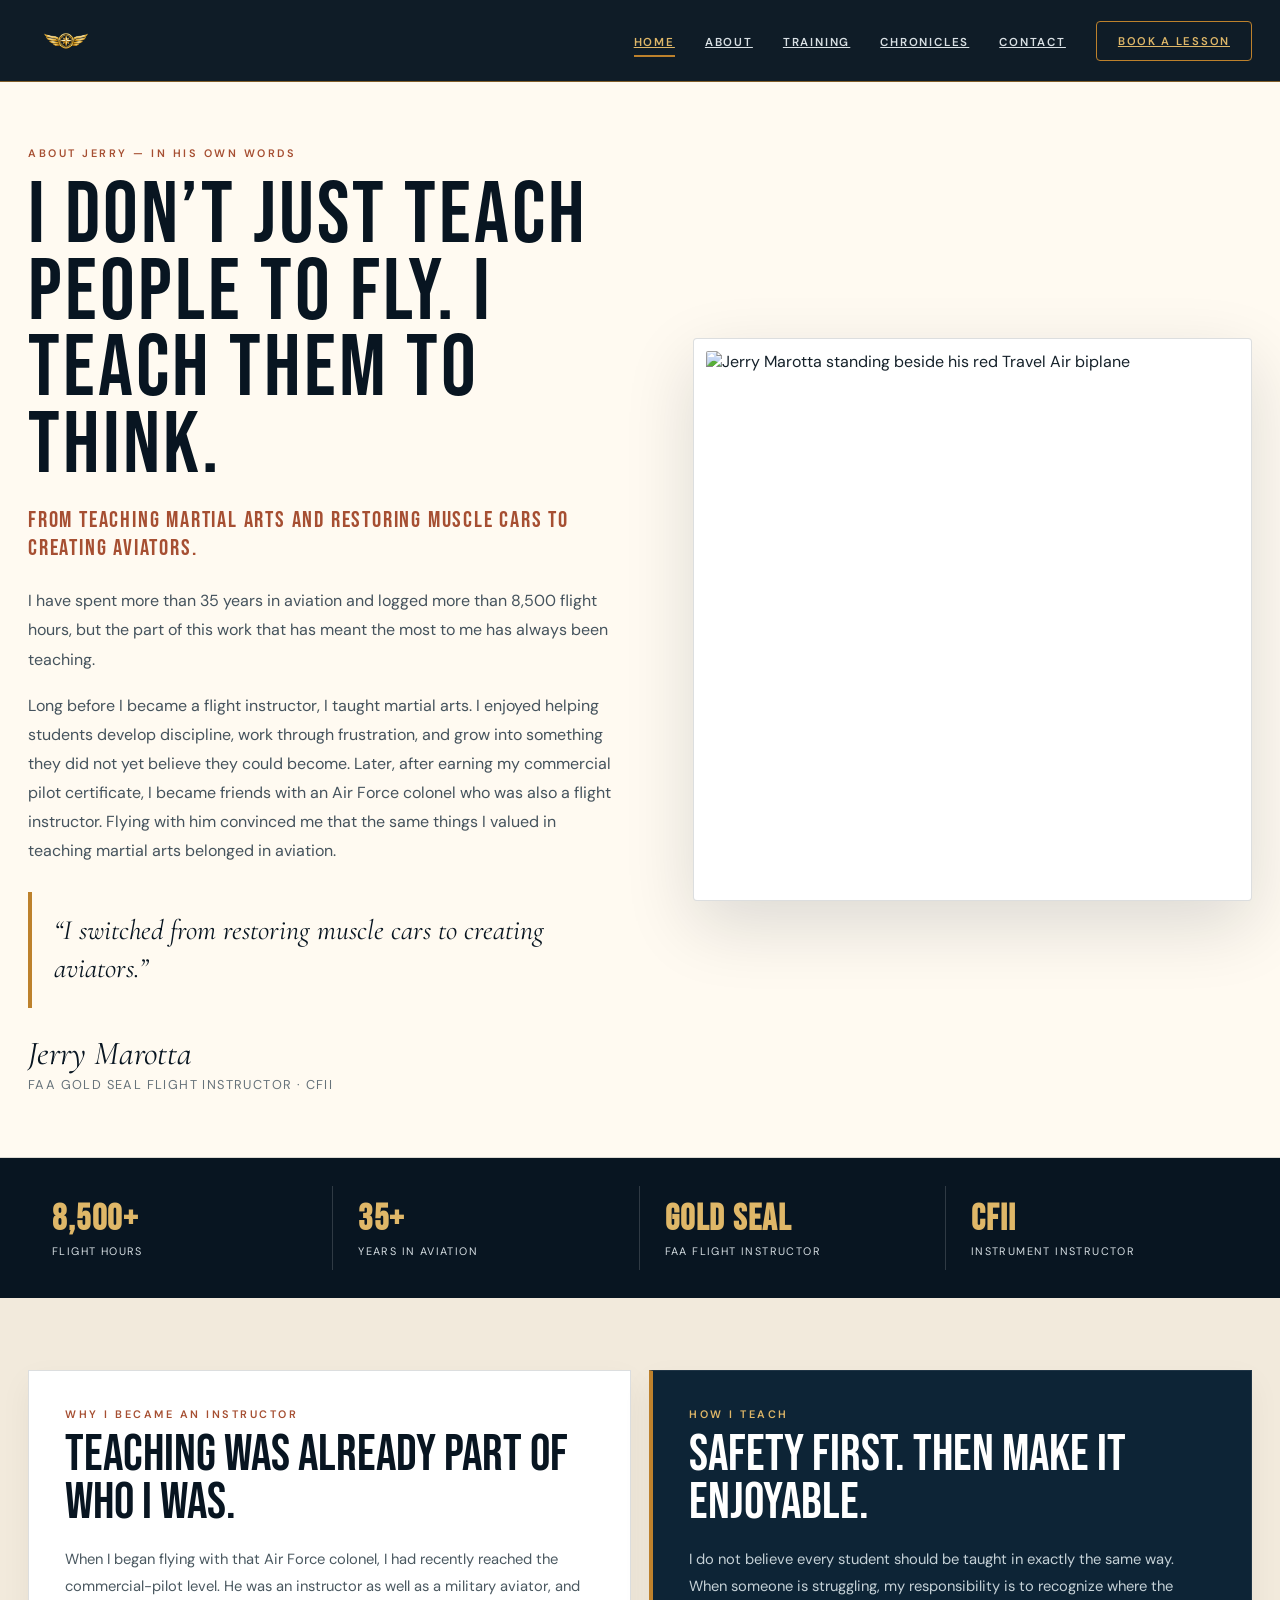
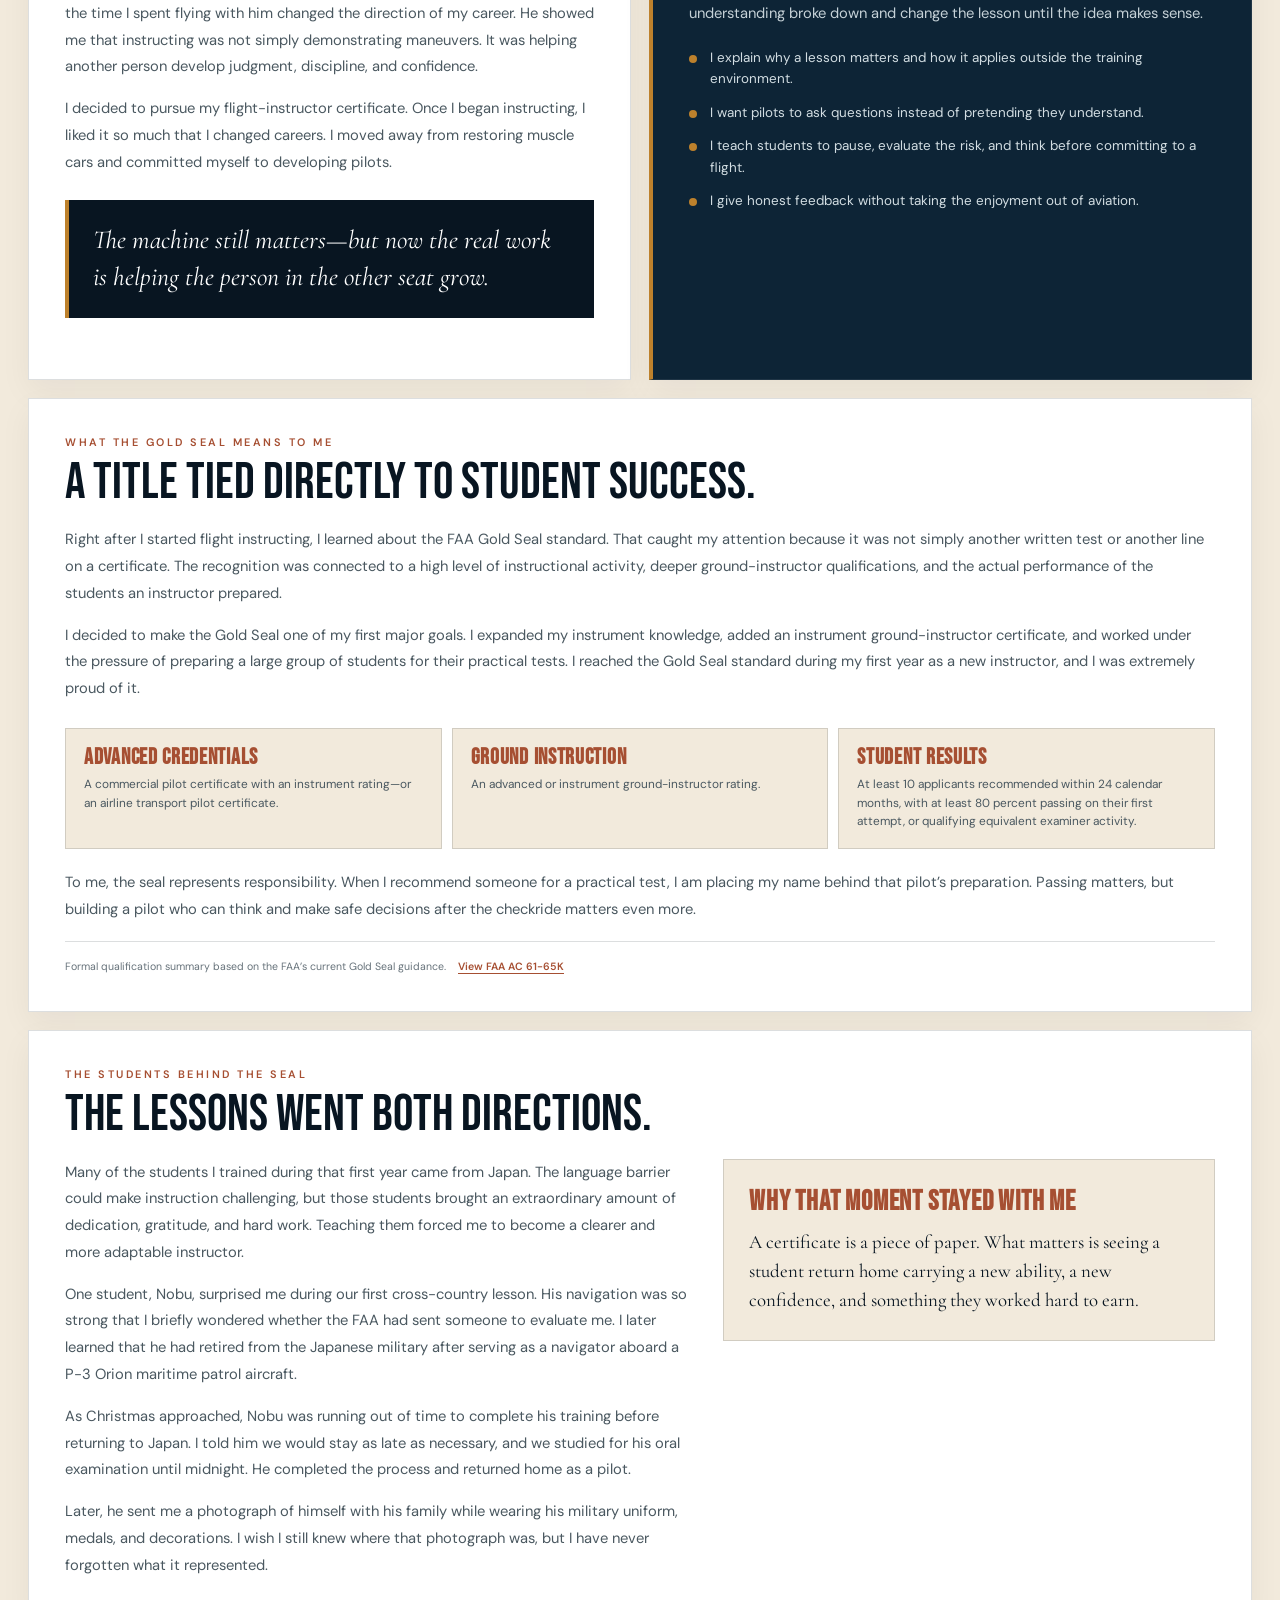
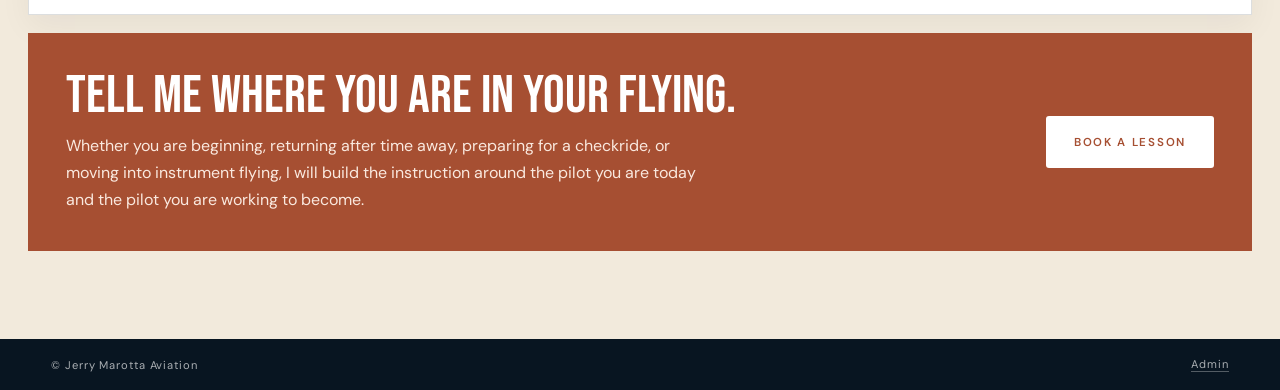
==== commit 2a338de8: "Use standard links for public navigation" ====
--- a/about/index.html
+++ b/about/index.html
@@ -20,21 +20,21 @@
 <body>
 <div class="site-shell">
   <nav class="desktop-nav">
-    <a class="brand" href="#" data-view="home" aria-label="Jerry Marotta Aviation home">
+    <a class="brand" href="/" aria-label="Jerry Marotta Aviation home">
       <img class="brand-mark" src="/images/winged-compass-logo.png" alt="Jerry Marotta Aviation winged compass">
     </a>
     <div class="desktop-links">
-      <button class="nav-btn active" data-view="home">Home</button>
-      <button class="nav-btn" data-view="about">About</button>
-      <button class="nav-btn" data-view="training">Training</button>
-      <button class="nav-btn" data-view="chronicles">Chronicles</button>
-      <button class="nav-btn" data-view="contact">Contact</button>
-      <button class="nav-book" data-view="book">Book a Lesson</button>
+      <a class="nav-btn active" href="/">Home</a>
+      <a class="nav-btn" href="/about/">About</a>
+      <a class="nav-btn" href="/training/">Training</a>
+      <a class="nav-btn" href="/chronicles/">Chronicles</a>
+      <a class="nav-btn" href="/contact/">Contact</a>
+      <a class="nav-book" href="/book/">Book a Lesson</a>
     </div>
   </nav>
 
   <div class="mobile-top">
-    <a class="brand" href="#" data-view="home" aria-label="Jerry Marotta Aviation home">
+    <a class="brand" href="/" aria-label="Jerry Marotta Aviation home">
       <img class="brand-mark" src="/images/winged-compass-logo.png" alt="Jerry Marotta Aviation winged compass">
     </a>
     <button class="mobile-more-btn" id="mobile-more-btn" type="button" aria-label="Open more options" aria-expanded="false">
@@ -44,7 +44,7 @@
   <div class="reading-progress" id="reading-progress" aria-hidden="true"><span></span></div>
 
   <main>
-    <section class="view active" id="view-home">
+    <section class="view" id="view-home">
       <div class="desktop-home-only">
         <div class="hero">
           <div class="hero-copy">
@@ -52,8 +52,8 @@
             <h1>Experience that builds <span>better pilots.</span></h1>
             <p class="hero-lede">Practical instruction, calm judgment, and real-world aviation lessons shaped by more than 8,500 flight hours.</p>
             <div class="hero-actions">
-              <button class="btn btn-primary" data-view="book">Book a Lesson</button>
-              <button class="btn btn-secondary" data-view="training">Explore Training</button>
+              <a class="btn btn-primary" href="/book/">Book a Lesson</a>
+              <a class="btn btn-secondary" href="/training/">Explore Training</a>
             </div>
           </div>
           <div class="hero-visual" aria-label="Abstract aviation instrument graphic">
@@ -79,10 +79,10 @@
             <p class="section-intro">Choose the type of training you need, then move directly into a focused booking experience.</p>
           </div>
           <div class="card-grid">
-            <article class="card"><div class="card-index">01</div><h3>Flight Training</h3><p>One-on-one instruction built around the student’s current ability, goals, and aircraft.</p><a class="card-link" href="#" data-view="training">See training →</a></article>
-            <article class="card"><div class="card-index">02</div><h3>Instrument Training</h3><p>Procedural discipline, decision-making, and confidence for real instrument conditions.</p><a class="card-link" href="#" data-view="training">See training →</a></article>
-            <article class="card"><div class="card-index">03</div><h3>Checkride Prep</h3><p>Focused oral and flight preparation aligned with the practical test standards.</p><a class="card-link" href="#" data-view="training">See training →</a></article>
-            <article class="card"><div class="card-index">04</div><h3>Ground Instruction</h3><p>Clear explanations that connect knowledge to what the airplane is actually doing.</p><a class="card-link" href="#" data-view="training">See training →</a></article>
+            <article class="card"><div class="card-index">01</div><h3>Flight Training</h3><p>One-on-one instruction built around the student’s current ability, goals, and aircraft.</p><a class="card-link" href="/training/">See training →</a></article>
+            <article class="card"><div class="card-index">02</div><h3>Instrument Training</h3><p>Procedural discipline, decision-making, and confidence for real instrument conditions.</p><a class="card-link" href="/training/">See training →</a></article>
+            <article class="card"><div class="card-index">03</div><h3>Checkride Prep</h3><p>Focused oral and flight preparation aligned with the practical test standards.</p><a class="card-link" href="/training/">See training →</a></article>
+            <article class="card"><div class="card-index">04</div><h3>Ground Instruction</h3><p>Clear explanations that connect knowledge to what the airplane is actually doing.</p><a class="card-link" href="/training/">See training →</a></article>
           </div>
         </section>
 
@@ -98,7 +98,7 @@
             <div class="meta"><span class="pill">Flight Safety</span><span class="pill">8 minute read</span><span class="pill">Instructor Perspective</span></div>
             <p>A routine stall lesson became a fight for control when a student’s fear overrode everything he knew on the ground. Jerry explains what happened, how the airplane was recovered, and what the flight permanently taught him as an instructor.</p>
             <div class="quote">“For several seconds, fear was flying the airplane. And as the instructor, it was my responsibility to take it back.”</div>
-            <div><button class="btn btn-primary" data-view="article">Read the Chronicle</button></div>
+            <div><a class="btn btn-primary" href="/chronicles/the-day-fear-took-the-controls/">Read the Chronicle</a></div>
           </div>
         </section>
 
@@ -111,7 +111,7 @@
               <div class="section-label" style="color:var(--gold-light)">About Jerry</div>
               <h3>Experience you can trust.</h3>
               <p>Jerry combines technical knowledge with decades of judgment, perspective, and an ability to identify what each student needs next.</p>
-              <div style="margin-top:25px"><button class="btn btn-primary" data-view="about">Meet Jerry</button></div>
+              <div style="margin-top:25px"><a class="btn btn-primary" href="/about/">Meet Jerry</a></div>
             </div>
             <div class="about-facts">
               <div class="fact"><strong>8,500+</strong><span>Flight Hours</span></div>
@@ -193,7 +193,7 @@
           </div>
         </section>
 
-        <section class="final-cta"><h2>Ready to become a better pilot?</h2><p>Use the focused booking page to request a session without making every visitor encounter a long form on the homepage.</p><button class="btn" style="background:white;color:var(--rust)" data-view="book">Request a Session</button></section>
+        <section class="final-cta"><h2>Ready to become a better pilot?</h2><p>Use the focused booking page to request a session without making every visitor encounter a long form on the homepage.</p><a class="btn" style="background:white;color:var(--rust)" href="/book/">Request a Session</a></section>
       </div>
 
       <div class="mobile-home-only mobile-home">
@@ -207,8 +207,8 @@
             <span>8,500+ Hours</span>
           </div>
           <div class="mobile-actions">
-            <button class="btn btn-primary" data-view="book">Book a Lesson</button>
-            <button class="btn btn-secondary" data-view="chronicles">Stories</button>
+            <a class="btn btn-primary" href="/book/">Book a Lesson</a>
+            <a class="btn btn-secondary" href="/chronicles/">Stories</a>
           </div>
         </section>
 
@@ -218,30 +218,30 @@
             <h2>Choose your next objective.</h2>
           </div>
           <div class="mobile-service-rail" aria-label="Training options">
-            <button class="mobile-service-card" data-view="training">
+            <a class="mobile-service-card" href="/training/">
               <small>Primary</small>
               <h3>Flight Training</h3>
               <p>Structured instruction with clear objectives, direct feedback, and lessons built around your pace.</p>
               <span class="rail-link">Explore training →</span>
-            </button>
-            <button class="mobile-service-card" data-view="training">
+            </a>
+            <a class="mobile-service-card" href="/training/">
               <small>Instrument</small>
               <h3>CFII Training</h3>
               <p>Procedures, scan discipline, workload management, and sound decision-making for instrument flying.</p>
               <span class="rail-link">Explore training →</span>
-            </button>
-            <button class="mobile-service-card" data-view="training">
+            </a>
+            <a class="mobile-service-card" href="/training/">
               <small>Practical Test</small>
               <h3>Checkride Prep</h3>
               <p>Focused oral and flight preparation based on the standards and the areas that need attention.</p>
               <span class="rail-link">Explore training →</span>
-            </button>
-            <button class="mobile-service-card" data-view="training">
+            </a>
+            <a class="mobile-service-card" href="/training/">
               <small>Knowledge</small>
               <h3>Ground Instruction</h3>
               <p>Clear explanations that connect weather, systems, regulations, and aerodynamics to real flying.</p>
               <span class="rail-link">Explore training →</span>
-            </button>
+            </a>
           </div>
           <div class="rail-hint">Swipe to compare training options.</div>
         </section>
@@ -253,7 +253,7 @@
             <small>Flight Safety • 8 min read</small>
             <h3>The Day Fear Took the Controls</h3>
             <p>A stall lesson, a student frozen in panic, and the moment an instructor had to take command back.</p>
-            <button class="btn btn-primary" data-view="article">Read the Story</button>
+            <a class="btn btn-primary" href="/chronicles/the-day-fear-took-the-controls/">Read the Story</a>
           </article>
         </section>
 
@@ -334,12 +334,12 @@
         <section class="mobile-cta">
           <h3>Ready to train?</h3>
           <p>Complete a short request. On mobile, the site opens your native Messages app with everything ready to send.</p>
-          <button class="btn" style="background:white;color:var(--rust)" data-view="book">Request a Session</button>
+          <a class="btn" style="background:white;color:var(--rust)" href="/book/">Request a Session</a>
         </section>
       </div>
     </section>
 
-    <section class="view" id="view-about">
+    <section class="view active" id="view-about">
       <div class="about-page-hero">
         <div class="about-page-copy">
           <div class="section-label">About Jerry — In His Own Words</div>
@@ -444,7 +444,7 @@
               <h2>Tell me where you are in your flying.</h2>
               <p>Whether you are beginning, returning after time away, preparing for a checkride, or moving into instrument flying, I will build the instruction around the pilot you are today and the pilot you are working to become.</p>
             </div>
-            <button class="btn" data-view="book">Book a Lesson</button>
+            <a class="btn" href="/book/">Book a Lesson</a>
           </section>
         </div>
       </div>
@@ -667,14 +667,14 @@
         <img src="images/Chronicles.png" alt="The Instructor's Chronicles — True Stories from the Right Seat, by Jerry Marotta">
       </header>
       <div class="page-content"><div class="chronicles-grid">
-        <article class="story-card"><div class="story-card-cover"><small>Flight Safety • Featured Chronicle</small><h2>The Day Fear Took the Controls</h2></div><div class="story-card-body"><p>A student knew the recovery procedure in the classroom. In the airplane, fear took over. Jerry recounts the spin, the struggle for the controls, and the lessons he carried into every flight afterward.</p><div style="margin-top:22px"><button class="btn btn-primary" data-view="article">Read the Story</button></div></div></article>
+        <article class="story-card"><div class="story-card-cover"><small>Flight Safety • Featured Chronicle</small><h2>The Day Fear Took the Controls</h2></div><div class="story-card-body"><p>A student knew the recovery procedure in the classroom. In the airplane, fear took over. Jerry recounts the spin, the struggle for the controls, and the lessons he carried into every flight afterward.</p><div style="margin-top:22px"><a class="btn btn-primary" href="/chronicles/the-day-fear-took-the-controls/">Read the Story</a></div></div></article>
         <aside class="sidebar"><h3>Built to grow.</h3><p>This archive begins with Jerry’s first published Chronicle. New stories can be added here as he shares them, while the homepage continues to feature only the latest work.</p></aside>
       </div></div>
     </section>
 
     <section class="view" id="view-article">
       <div class="article-mobile-bar">
-        <button type="button" data-view="chronicles">← Chronicles</button>
+        <a type="button" href="/chronicles/">← Chronicles</a>
         <span>8 minute read</span>
       </div>
       <header class="page-hero"><div class="section-label">Flight Instructor’s Chronicles</div><h1>The Day Fear Took the Controls</h1><p>A true account of fear, instinct, control, and the responsibilities carried by the instructor in the right seat.</p></header>
@@ -749,10 +749,10 @@
         <p>But for several seconds, fear was flying the airplane.</p>
         <p>And as the instructor, it was my responsibility to take it back.</p>
         <div class="booking-note"><strong>Safety note:</strong> This personal account is presented for educational and storytelling purposes. It is not a substitute for instruction from a qualified flight instructor, an aircraft flight manual, or FAA-approved training guidance.</div>
-        <div style="margin-top:35px"><button class="btn btn-primary" data-view="chronicles">Back to Chronicles</button></div>
+        <div style="margin-top:35px"><a class="btn btn-primary" href="/chronicles/">Back to Chronicles</a></div>
         <div class="article-end-actions">
-          <button class="btn btn-primary" data-view="book">Train With Jerry</button>
-          <button class="btn btn-copy" data-view="chronicles">Back to Chronicles</button>
+          <a class="btn btn-primary" href="/book/">Train With Jerry</a>
+          <a class="btn btn-copy" href="/chronicles/">Back to Chronicles</a>
         </div>
       </article></div>
     </section>
@@ -903,7 +903,7 @@
             <div class="section-label">Best for lesson requests</div>
             <h2 style="font-size:3rem;color:var(--ink)">Use the booking page.</h2>
             <p style="color:var(--muted);line-height:1.75;margin:14px 0 22px">On mobile, the booking page prepares a native text message. On desktop, it prepares an email and downloads a tentative calendar invite.</p>
-            <button class="btn btn-primary" data-view="book">Book a Lesson</button>
+            <a class="btn btn-primary" href="/book/">Book a Lesson</a>
           </div>
         </div>
       </div>
@@ -921,26 +921,26 @@
   </dialog>
 
   <nav class="mobile-bottom" aria-label="Mobile navigation">
-    <button class="active" data-view="home" aria-label="Home">
+    <a class="active" aria-label="Home" href="/">
       <svg viewBox="0 0 24 24" aria-hidden="true"><path d="M3.5 11.5 12 4l8.5 7.5"/><path d="M5.5 10.2V20h5v-5h3v5h5v-9.8"/></svg>
       <span>Home</span>
-    </button>
-    <button data-view="training" aria-label="Training">
+    </a>
+    <a aria-label="Training" href="/training/">
       <svg viewBox="0 0 24 24" aria-hidden="true"><path d="M3 19 12 5l9 14"/><path d="M7.5 19 12 12l4.5 7"/></svg>
       <span>Training</span>
-    </button>
-    <button class="mobile-book" data-view="book" aria-label="Book a lesson">
+    </a>
+    <a class="mobile-book" aria-label="Book a lesson" href="/book/">
       <span class="mobile-book-icon"><svg viewBox="0 0 24 24" aria-hidden="true"><path d="M12 5v14M5 12h14"/></svg></span>
       <span>Book</span>
-    </button>
-    <button data-view="chronicles" aria-label="Chronicles">
+    </a>
+    <a aria-label="Chronicles" href="/chronicles/">
       <svg viewBox="0 0 24 24" aria-hidden="true"><path d="M6 4h12v16H6z"/><path d="M9 8h6M9 12h6M9 16h4"/></svg>
       <span>Chronicles</span>
-    </button>
-    <button data-view="contact" aria-label="Contact">
+    </a>
+    <a aria-label="Contact" href="/contact/">
       <svg viewBox="0 0 24 24" aria-hidden="true"><path d="M3.5 6.5h17v11h-17z"/><path d="m4.5 7.5 7.5 6 7.5-6"/></svg>
       <span>Contact</span>
-    </button>
+    </a>
   </nav>
 
   <div class="mobile-sheet-backdrop" id="mobile-sheet-backdrop"></div>
@@ -951,8 +951,8 @@
       <button class="mobile-sheet-close" id="mobile-sheet-close" type="button" aria-label="Close more options">×</button>
     </div>
     <div class="mobile-sheet-grid">
-      <button class="mobile-sheet-action" data-view="about"><strong>About Jerry</strong><span>Experience, credentials, and background</span></button>
-      <button class="mobile-sheet-action" data-view="chronicles"><strong>Chronicles</strong><span>True stories from the right seat</span></button>
+      <a class="mobile-sheet-action" href="/about/"><strong>About Jerry</strong><span>Experience, credentials, and background</span></a>
+      <a class="mobile-sheet-action" href="/chronicles/"><strong>Chronicles</strong><span>True stories from the right seat</span></a>
       <a class="mobile-sheet-action" href="mailto:jerry.marotta@hotmail.com"><strong>Email Jerry</strong><span>Open your email application</span></a>
       <a class="mobile-sheet-action" href="sms:8657247251"><strong>Text Jerry</strong><span>Open your native Messages app</span></a>
       <a class="mobile-sheet-action" href="https://www.yelp.com/biz/jerry-marotta-alcoa" target="_blank" rel="noopener noreferrer"><strong>Yelp Reviews</strong><span>Read Jerry’s public Yelp reviews</span></a>
--- a/css/styles.css
+++ b/css/styles.css
@@ -1031,7 +1031,7 @@
     border-top:1px solid rgba(189,129,44,.5);
     box-shadow:0 -10px 28px rgba(8,21,33,.18);
   }
-  .mobile-bottom button{
+  .mobile-bottom a{
     flex:1;
     min-width:0;
     border:0;
@@ -1048,11 +1048,11 @@
     padding:4px 1px;
     position:relative;
   }
-  .mobile-bottom button svg{
+  .mobile-bottom a svg{
     width:21px;height:21px;stroke:currentColor;fill:none;stroke-width:1.8;
   }
-  .mobile-bottom button.active{color:var(--gold-light)}
-  .mobile-bottom button.active::after{
+  .mobile-bottom a.active{color:var(--gold-light)}
+  .mobile-bottom a.active::after{
     content:'';
     position:absolute;
     top:0;
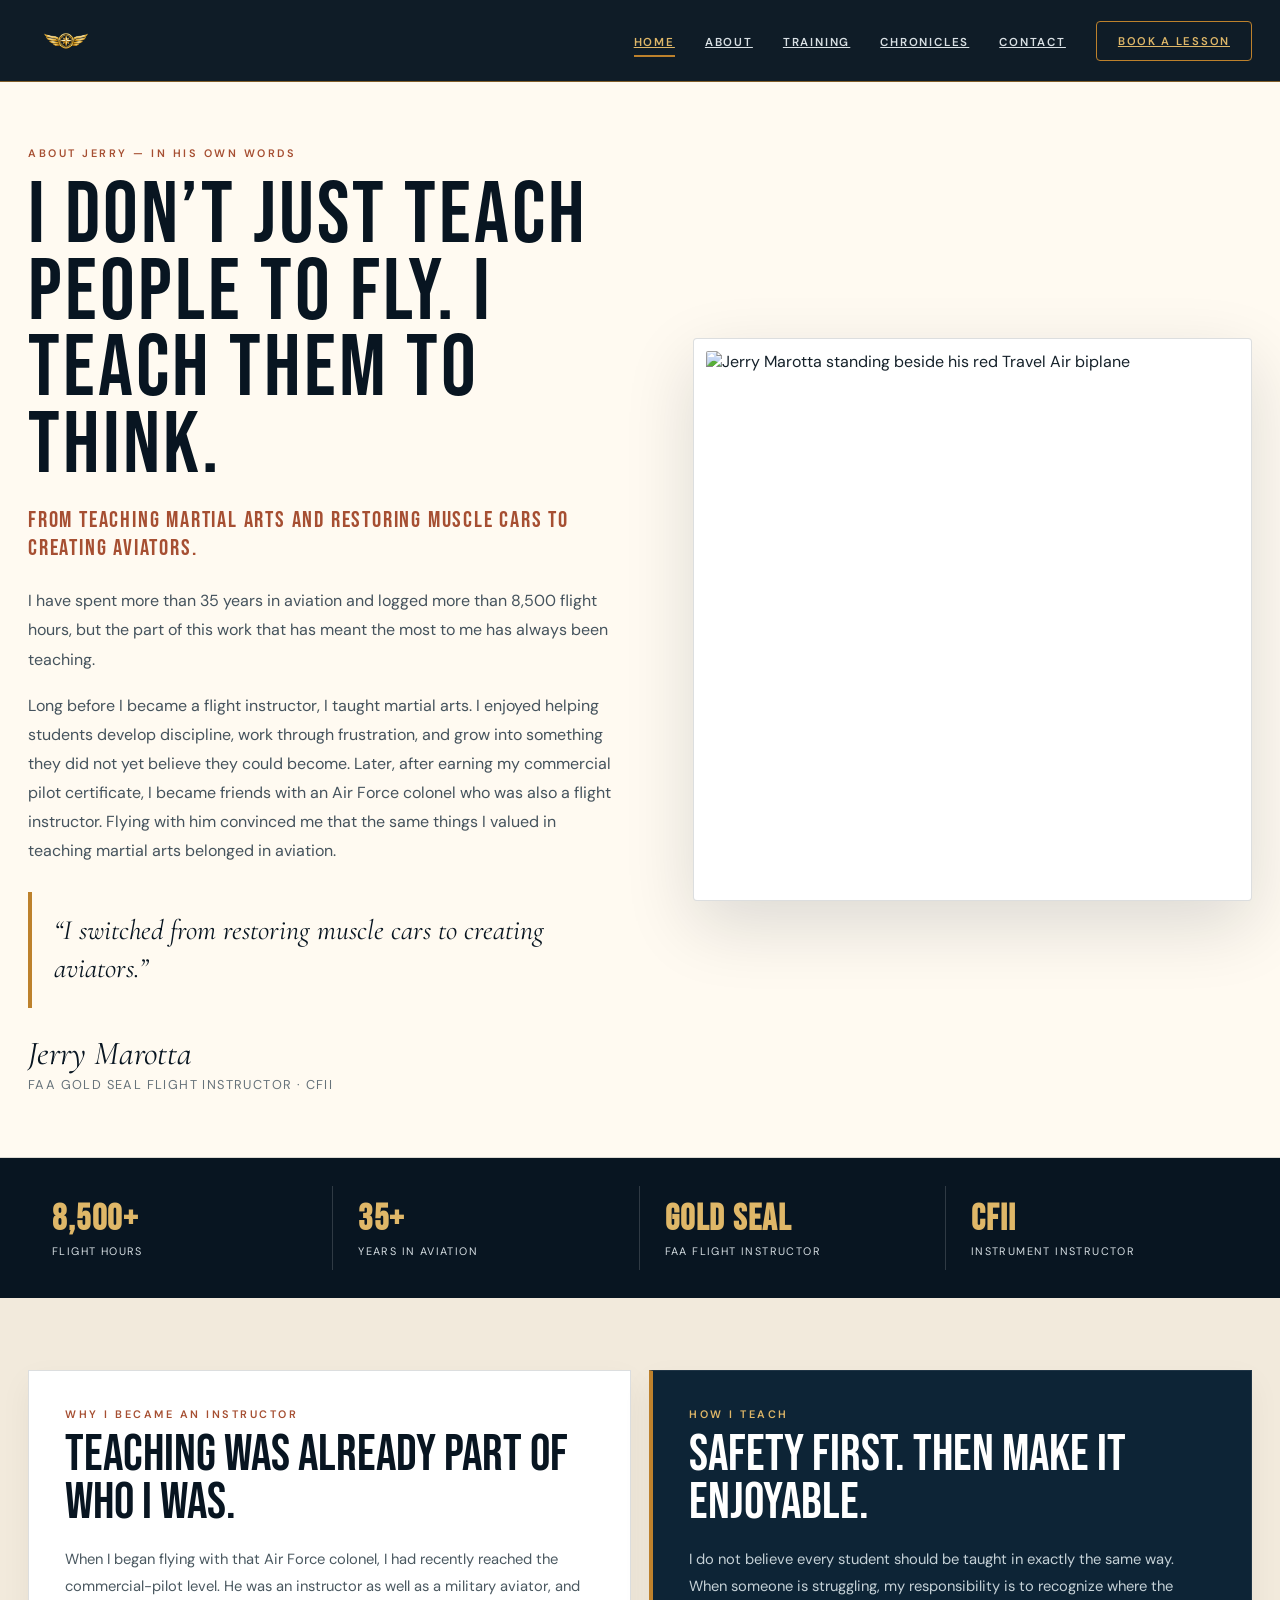
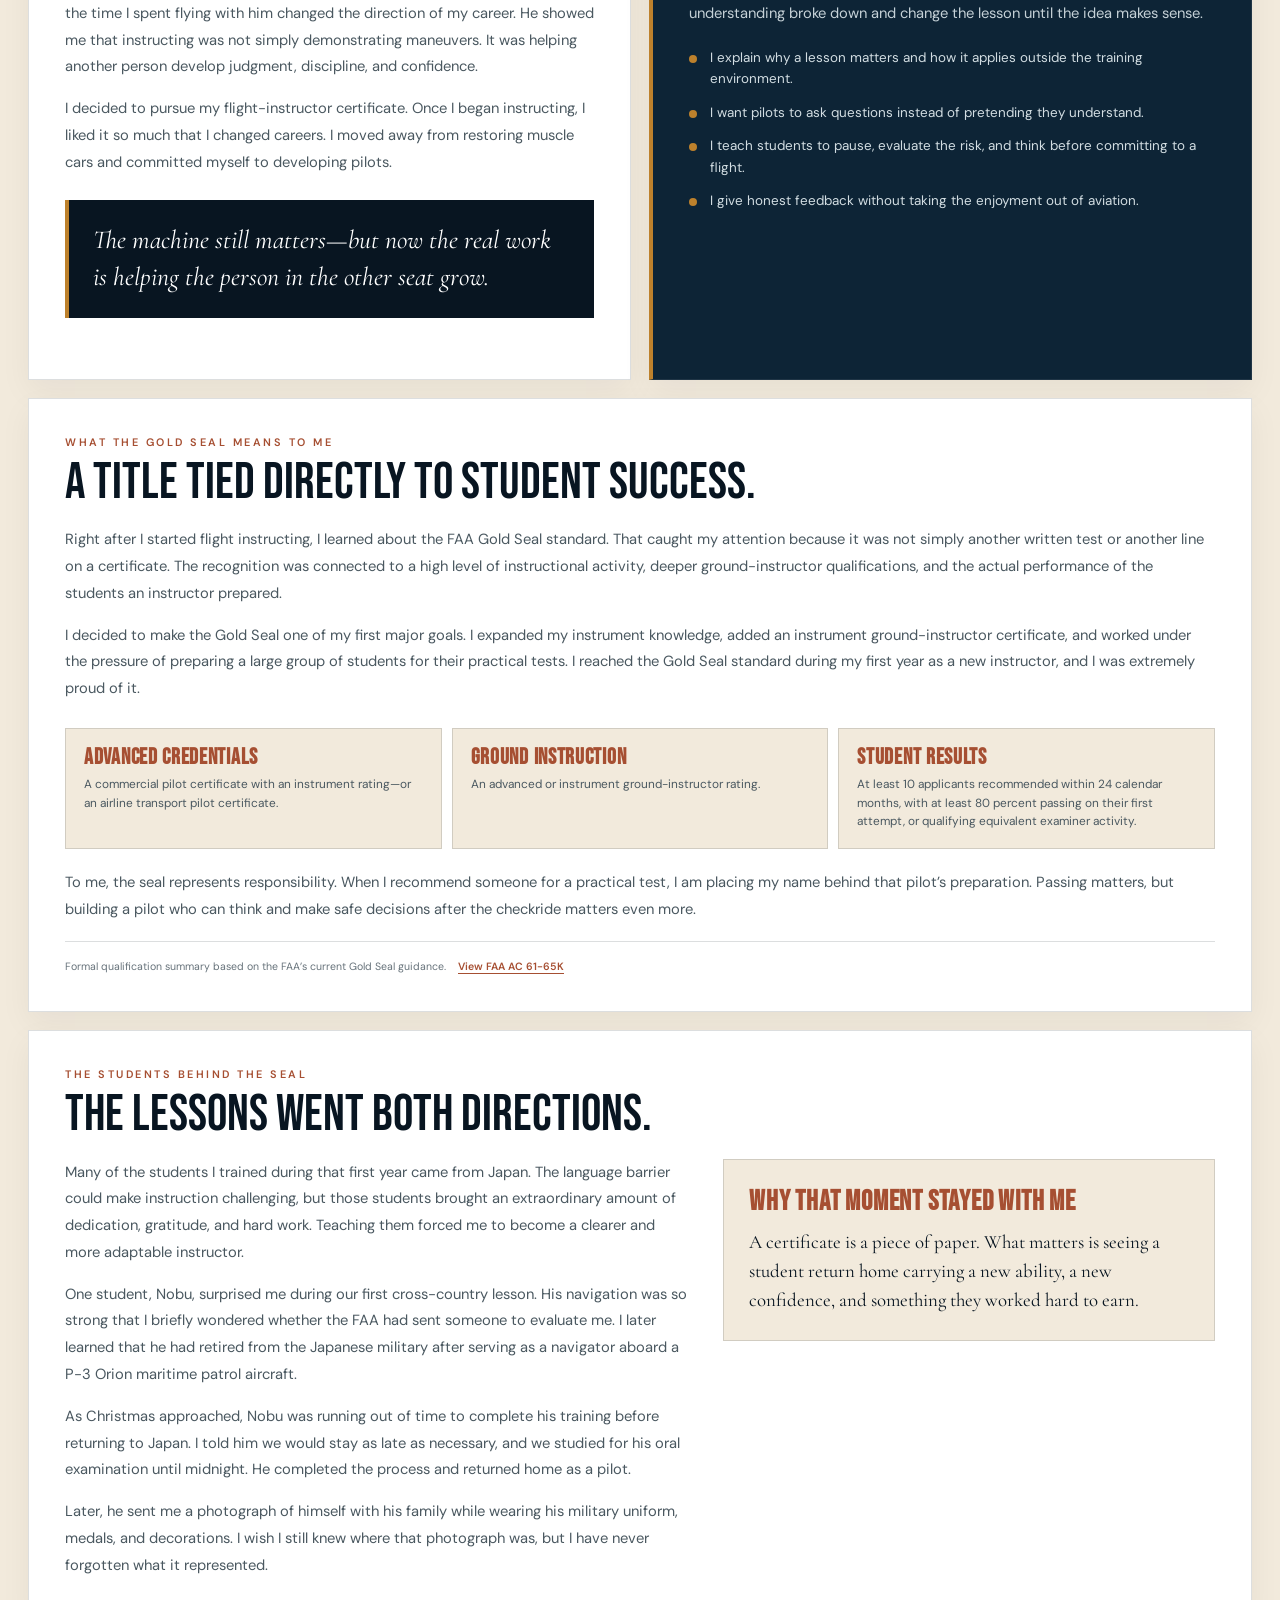
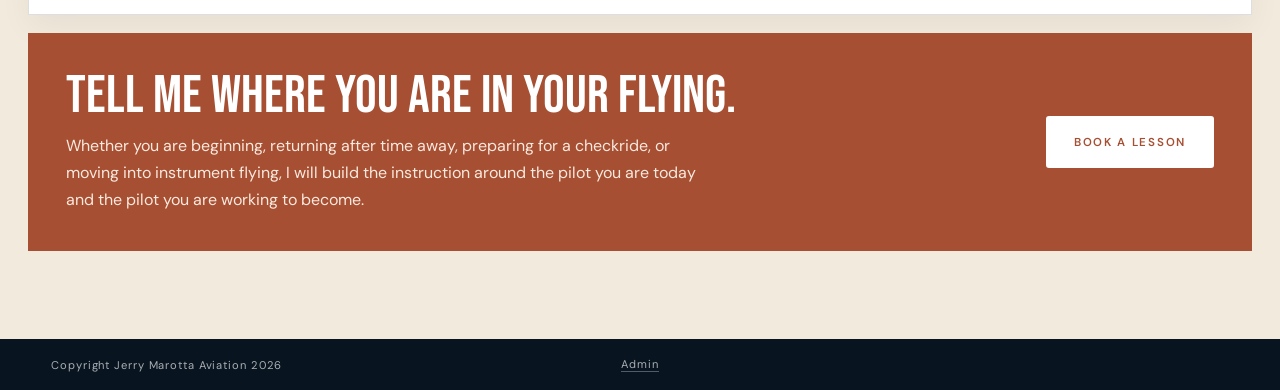
==== commit 036f8c85: "Align footer copyright and admin link" ====
--- a/about/index.html
+++ b/about/index.html
@@ -910,7 +910,7 @@
     </section>
   </main>
 
-  <footer class="site-footer"><p>© Jerry Marotta Aviation</p><a href="/admin/" aria-label="Administrator sign in">Admin</a></footer>
+  <footer class="site-footer"><p>Copyright Jerry Marotta Aviation 2026</p><a href="/admin/" aria-label="Administrator sign in">Admin</a></footer>
 
   <dialog class="review-dialog" id="review-dialog" aria-labelledby="review-dialog-name">
     <div class="review-dialog-shell">
--- a/css/styles.css
+++ b/css/styles.css
@@ -17,7 +17,7 @@
   --max:1240px;
 }
 
-.site-footer{display:flex;align-items:center;justify-content:space-between;gap:16px;padding:18px clamp(20px,4vw,64px);background:var(--ink);color:rgba(255,255,255,.65);font-size:.7rem;letter-spacing:.08em}.site-footer p{margin:0}.site-footer a{color:rgba(255,255,255,.65);text-decoration:none;border-bottom:1px solid rgba(255,255,255,.3)}.site-footer a:hover{color:white}
+.site-footer{display:grid;grid-template-columns:1fr auto 1fr;align-items:center;gap:16px;padding:18px clamp(20px,4vw,64px);background:var(--ink);color:rgba(255,255,255,.65);font-size:.7rem;letter-spacing:.08em}.site-footer p{margin:0;grid-column:1;text-align:left}.site-footer a{grid-column:2;color:rgba(255,255,255,.65);text-decoration:none;border-bottom:1px solid rgba(255,255,255,.3)}.site-footer a:hover{color:white}
 *{box-sizing:border-box;margin:0;padding:0}
 html{scroll-behavior:smooth;-webkit-text-size-adjust:100%}
 body{font-family:'DM Sans',sans-serif;background:var(--paper);color:var(--text);min-height:100vh}
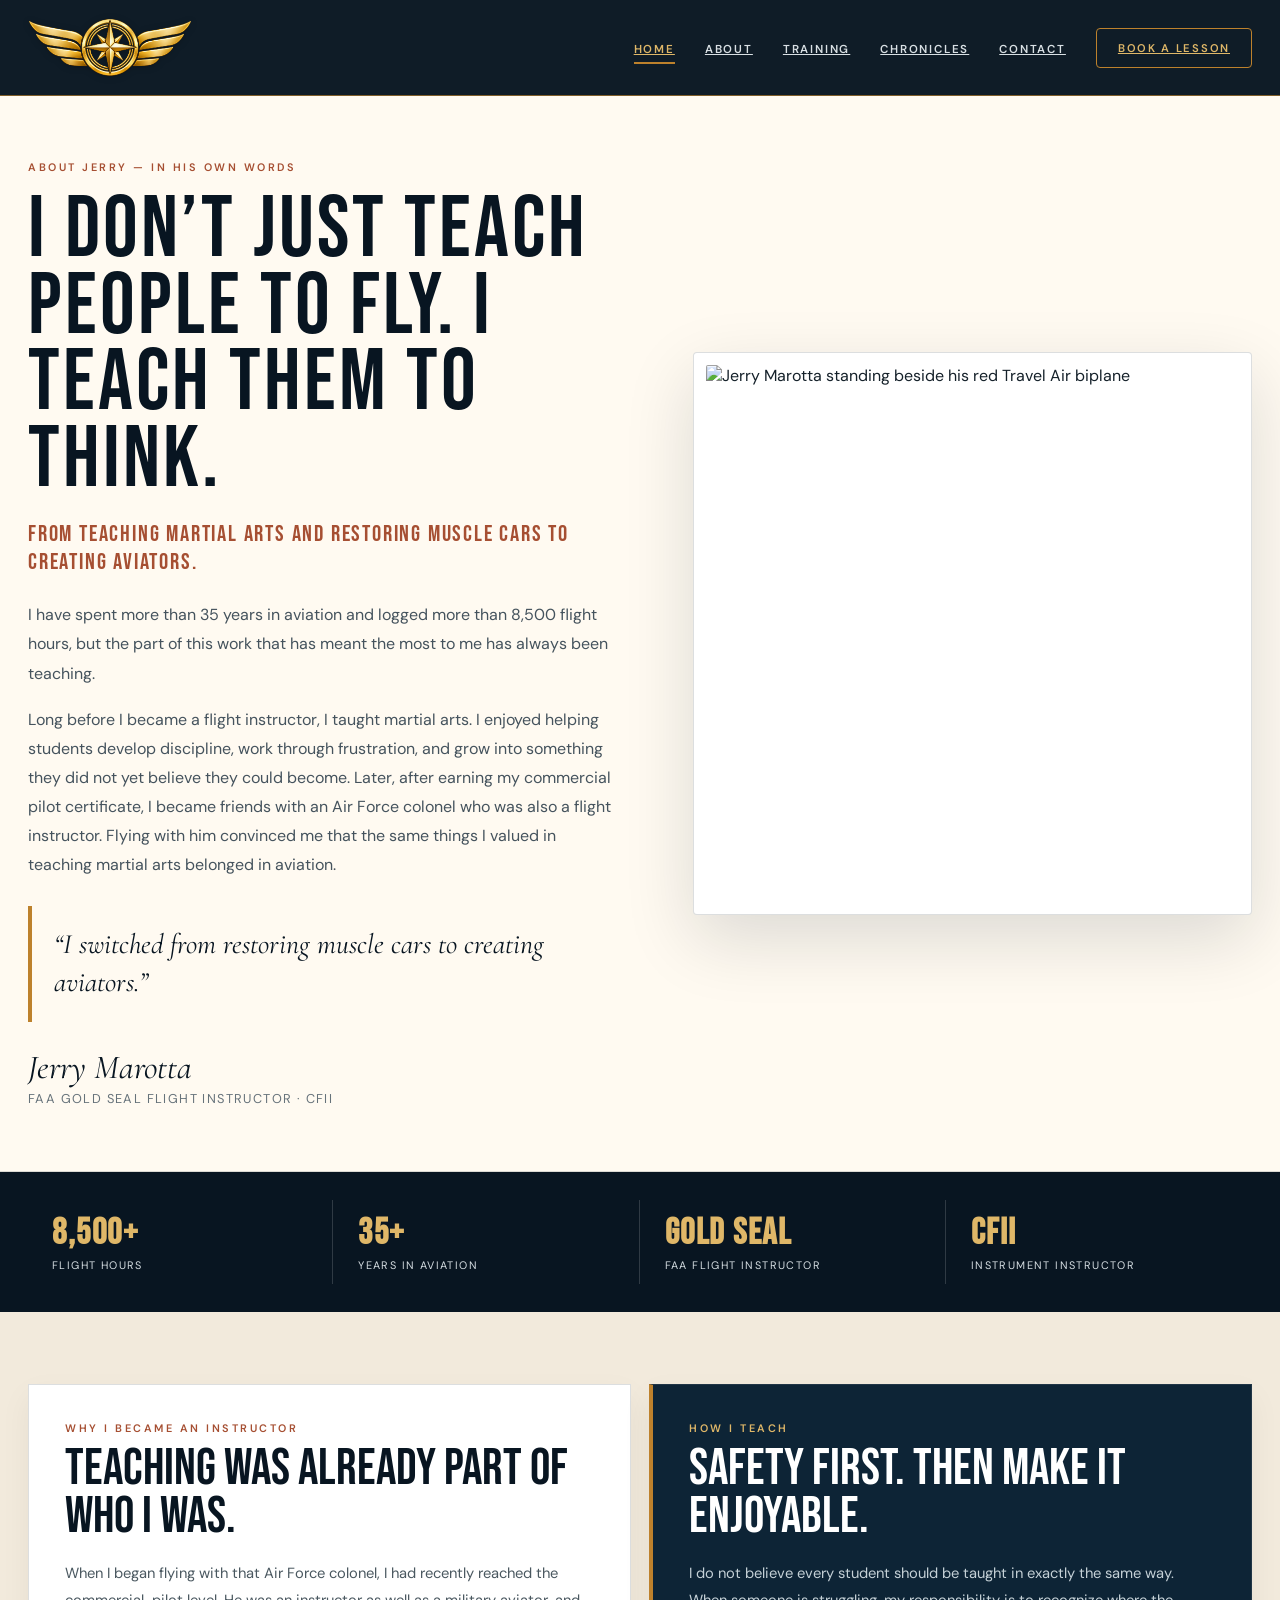
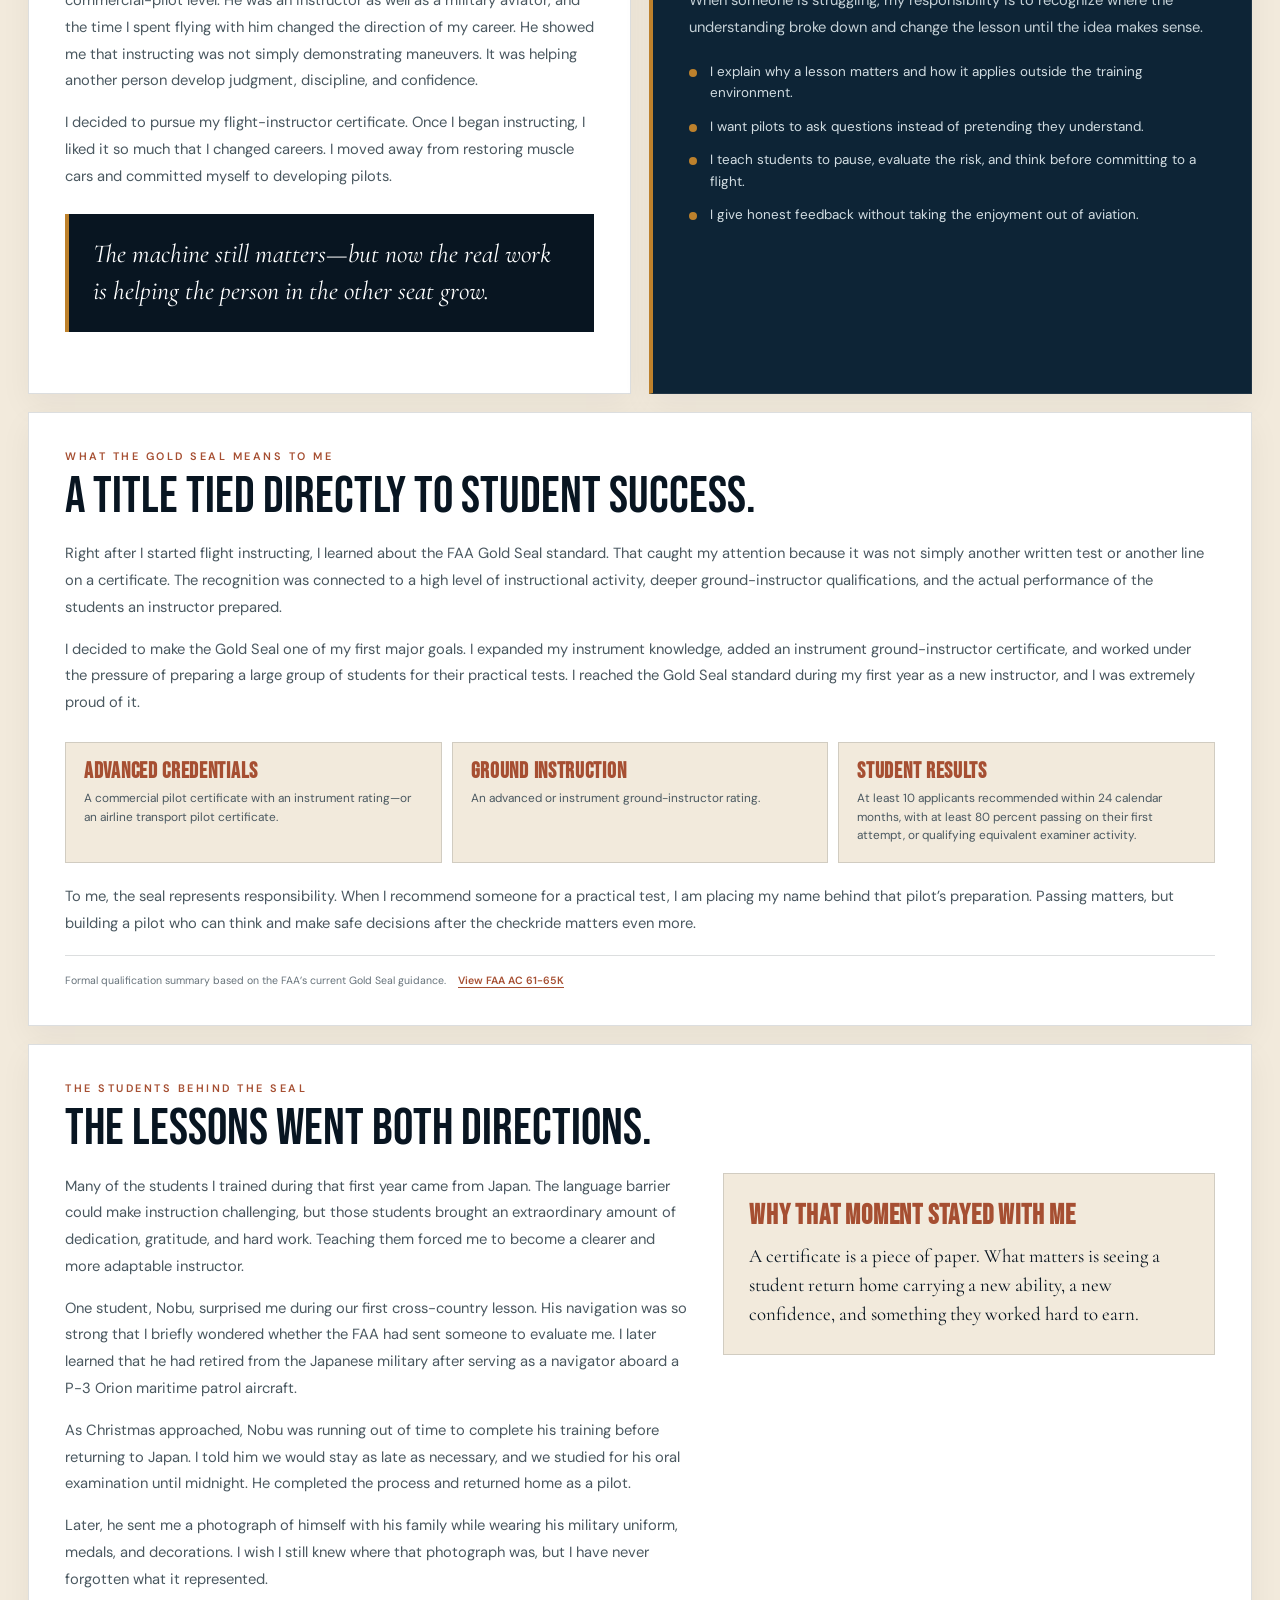
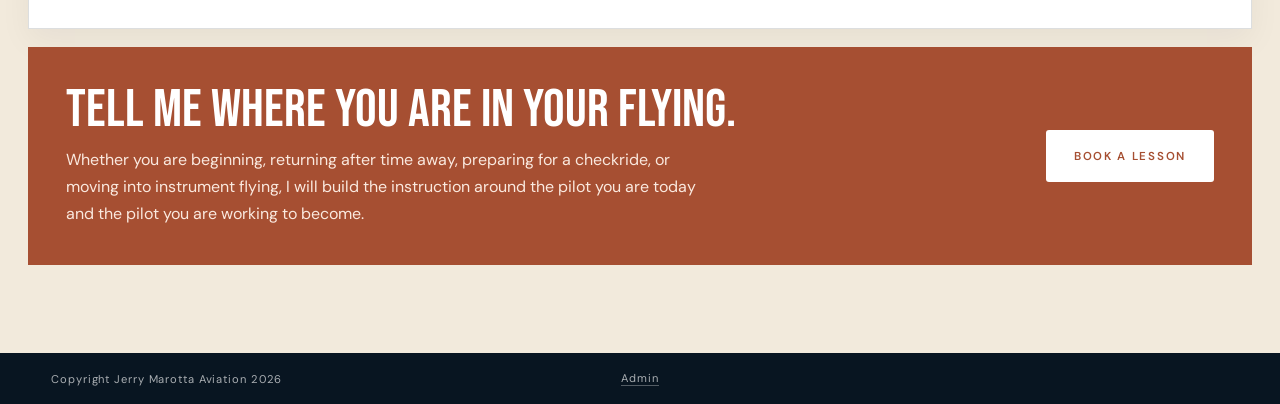
==== commit e764711b: "Pin footer copyright left" ====
--- a/about/index.html
+++ b/about/index.html
@@ -910,7 +910,7 @@
     </section>
   </main>
 
-  <footer class="site-footer"><p>Copyright Jerry Marotta Aviation 2026</p><a href="/admin/" aria-label="Administrator sign in">Admin</a></footer>
+  <footer class="site-footer"><p class="footer-copyright">Copyright Jerry Marotta Aviation 2026</p><a class="footer-admin" href="/admin/" aria-label="Administrator sign in">Admin</a><span class="footer-spacer" aria-hidden="true"></span></footer>
 
   <dialog class="review-dialog" id="review-dialog" aria-labelledby="review-dialog-name">
     <div class="review-dialog-shell">
--- a/css/styles.css
+++ b/css/styles.css
@@ -17,7 +17,7 @@
   --max:1240px;
 }
 
-.site-footer{display:grid;grid-template-columns:1fr auto 1fr;align-items:center;gap:16px;padding:18px clamp(20px,4vw,64px);background:var(--ink);color:rgba(255,255,255,.65);font-size:.7rem;letter-spacing:.08em}.site-footer p{margin:0;grid-column:1;text-align:left}.site-footer a{grid-column:2;color:rgba(255,255,255,.65);text-decoration:none;border-bottom:1px solid rgba(255,255,255,.3)}.site-footer a:hover{color:white}
+.site-footer{display:grid;grid-template-columns:1fr auto 1fr;align-items:center;padding:18px clamp(20px,4vw,64px);background:var(--ink);color:rgba(255,255,255,.65);font-size:.7rem;letter-spacing:.08em}.footer-copyright{margin:0;grid-column:1;justify-self:start;text-align:left}.footer-admin{grid-column:2;justify-self:center;color:rgba(255,255,255,.65);text-decoration:none;border-bottom:1px solid rgba(255,255,255,.3)}.footer-admin:hover{color:white}.footer-spacer{grid-column:3;justify-self:end;width:1px;height:1px}
 *{box-sizing:border-box;margin:0;padding:0}
 html{scroll-behavior:smooth;-webkit-text-size-adjust:100%}
 body{font-family:'DM Sans',sans-serif;background:var(--paper);color:var(--text);min-height:100vh}
@@ -31,9 +31,9 @@
 }
 .sr-only{position:absolute!important;width:1px!important;height:1px!important;padding:0!important;margin:-1px!important;overflow:hidden!important;clip:rect(0,0,0,0)!important;white-space:nowrap!important;border:0!important}
 .site-shell{min-height:100vh}
-.desktop-nav{position:sticky;top:0;z-index:50;height:82px;background:rgba(8,21,33,.97);border-bottom:1px solid rgba(189,129,44,.65);display:flex;align-items:center;padding:0 max(28px,calc((100vw - var(--max))/2));gap:42px}
+.desktop-nav{position:sticky;top:0;z-index:50;height:96px;background:rgba(8,21,33,.97);border-bottom:1px solid rgba(189,129,44,.65);display:flex;align-items:center;padding:0 max(28px,calc((100vw - var(--max))/2));gap:32px}
 .brand{display:flex;align-items:center;gap:14px;text-decoration:none;min-width:max-content}
-.brand-mark{width:76px;height:44px;display:block;object-fit:contain}
+.brand-mark{width:164px;height:76px;display:block;object-fit:cover;object-position:center 49%;filter:drop-shadow(0 1px 3px rgba(0,0,0,.28))}
 .brand-copy strong{display:block;font-family:'Bebas Neue',sans-serif;letter-spacing:3px;font-size:1.5rem;color:var(--white);line-height:1}
 .brand-copy small{display:block;color:var(--gold-light);font-size:.63rem;letter-spacing:2px;text-transform:uppercase;margin-top:5px}
 .desktop-links{display:flex;align-items:center;gap:30px;margin-left:auto}
@@ -931,9 +931,11 @@
     white-space:nowrap;
   }
   .mobile-top .brand-mark{
-    width:32px;
-    height:32px;
+    width:88px;
+    height:46px;
     font-size:0;
+    object-fit:cover;
+    object-position:center 49%;
     transform:none;
     flex:0 0 auto;
   }
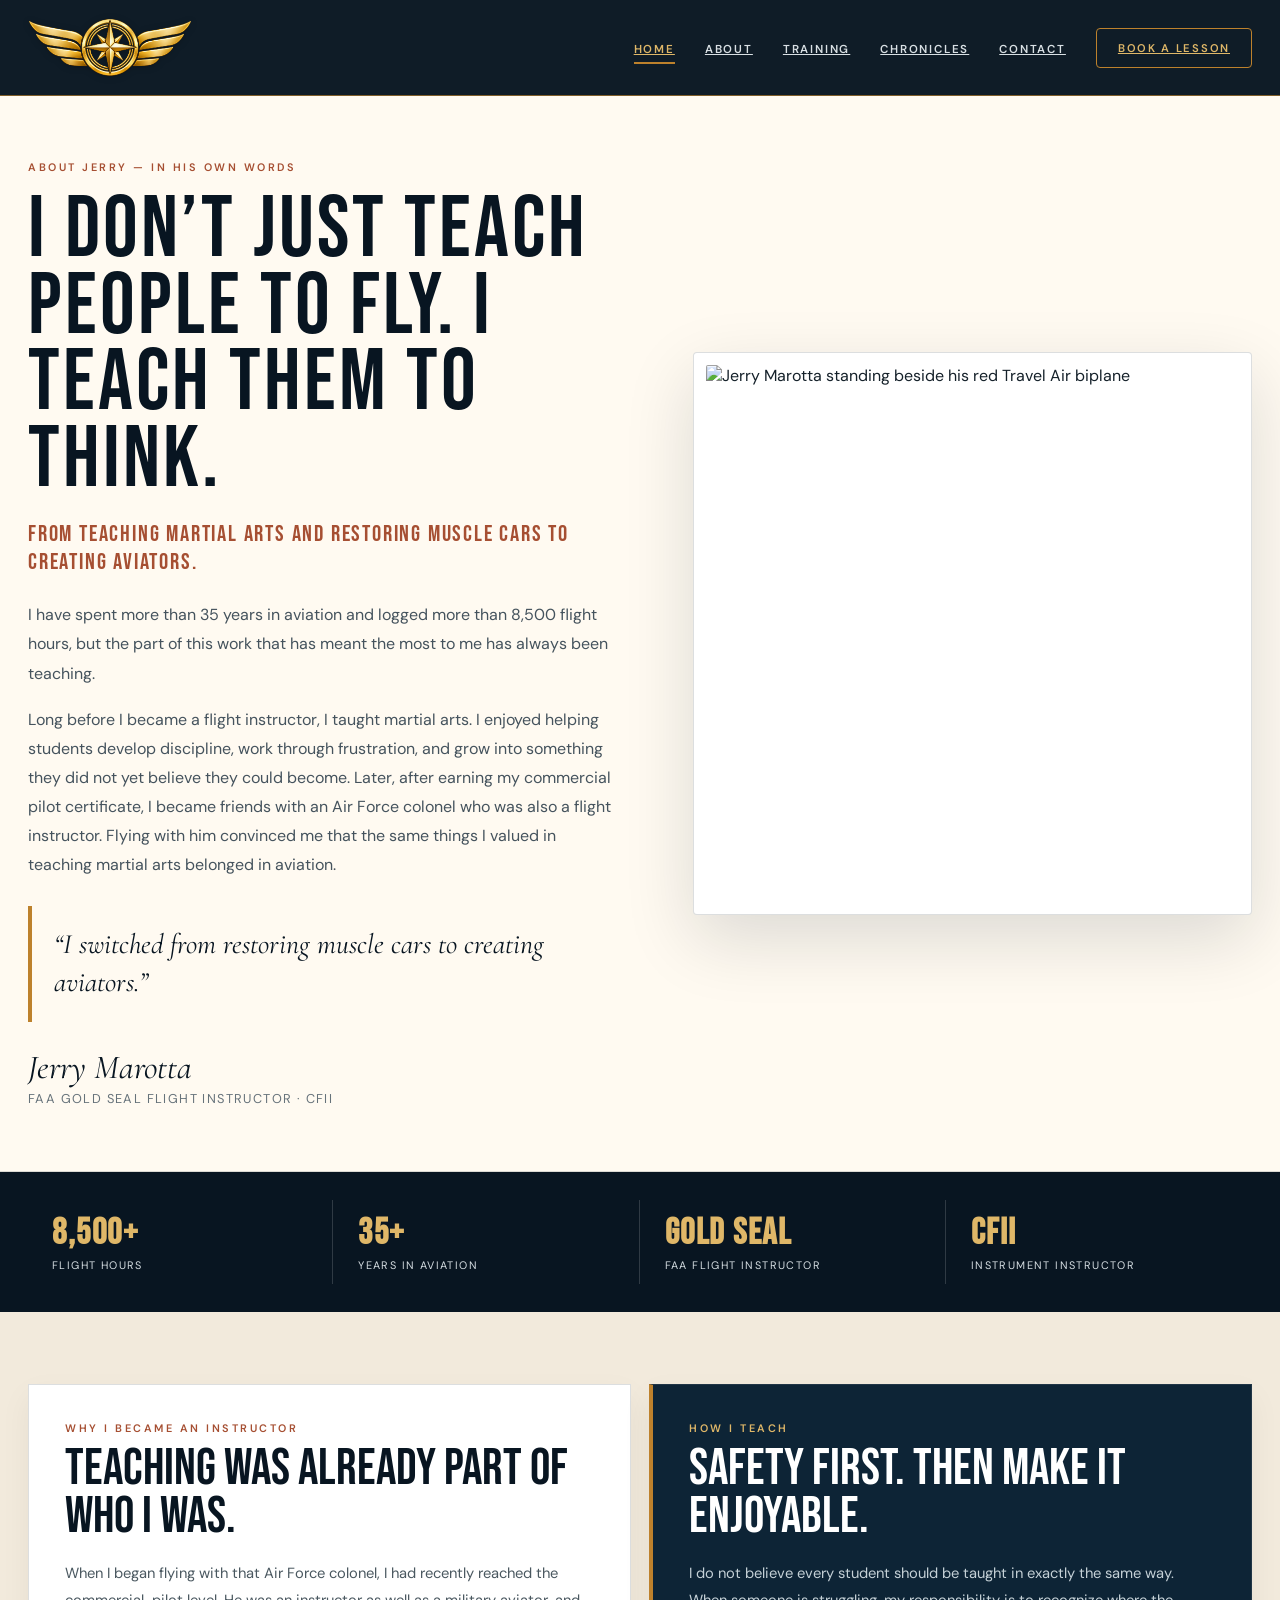
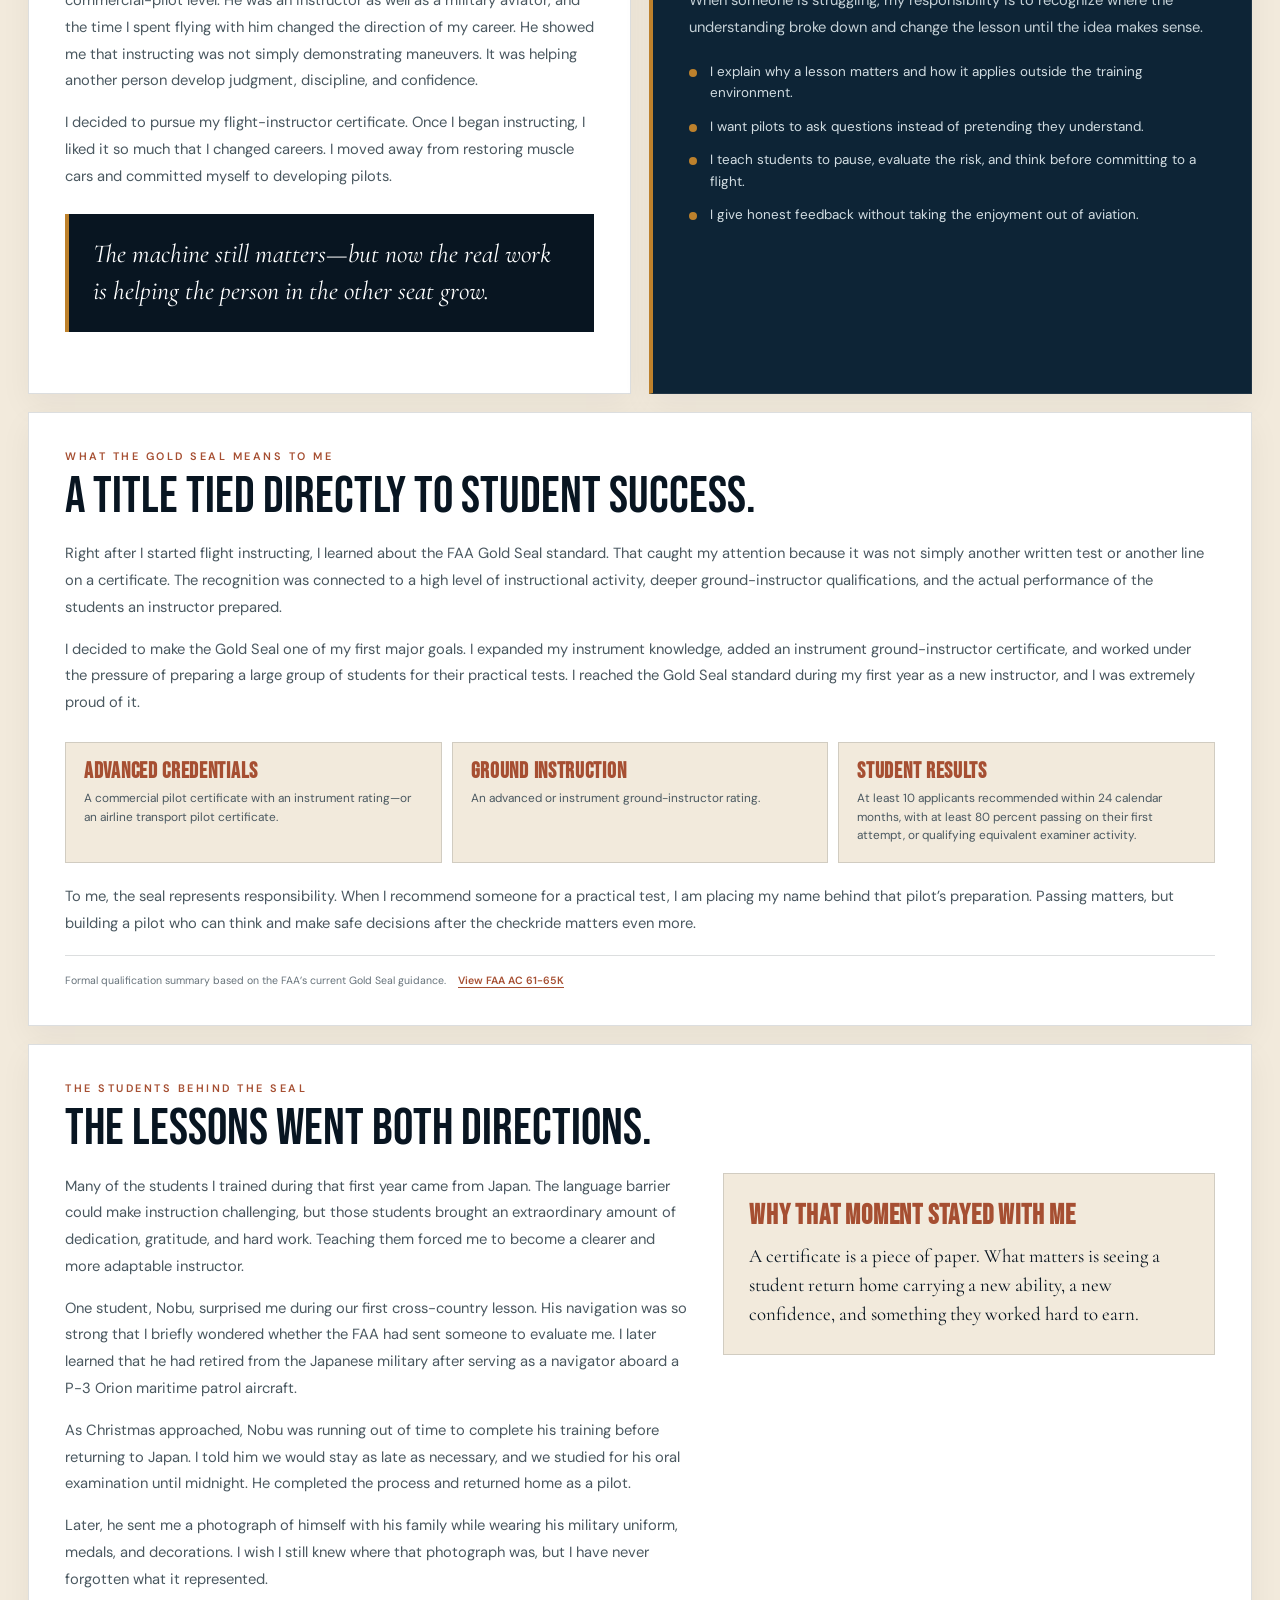
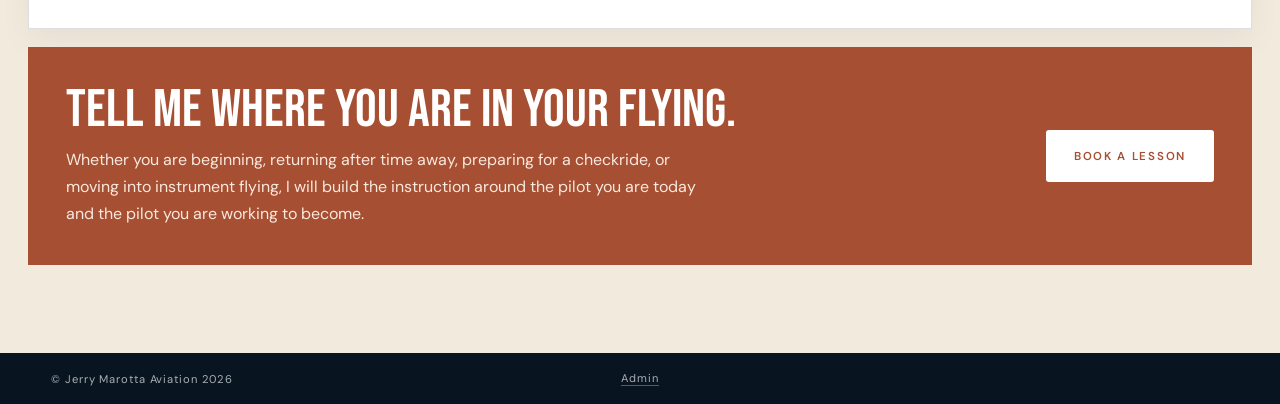
==== commit 6e731a0d: "Use copyright symbol in footer" ====
--- a/about/index.html
+++ b/about/index.html
@@ -910,7 +910,7 @@
     </section>
   </main>
 
-  <footer class="site-footer"><p class="footer-copyright">Copyright Jerry Marotta Aviation 2026</p><a class="footer-admin" href="/admin/" aria-label="Administrator sign in">Admin</a><span class="footer-spacer" aria-hidden="true"></span></footer>
+  <footer class="site-footer"><p class="footer-copyright">© Jerry Marotta Aviation 2026</p><a class="footer-admin" href="/admin/" aria-label="Administrator sign in">Admin</a><span class="footer-spacer" aria-hidden="true"></span></footer>
 
   <dialog class="review-dialog" id="review-dialog" aria-labelledby="review-dialog-name">
     <div class="review-dialog-shell">
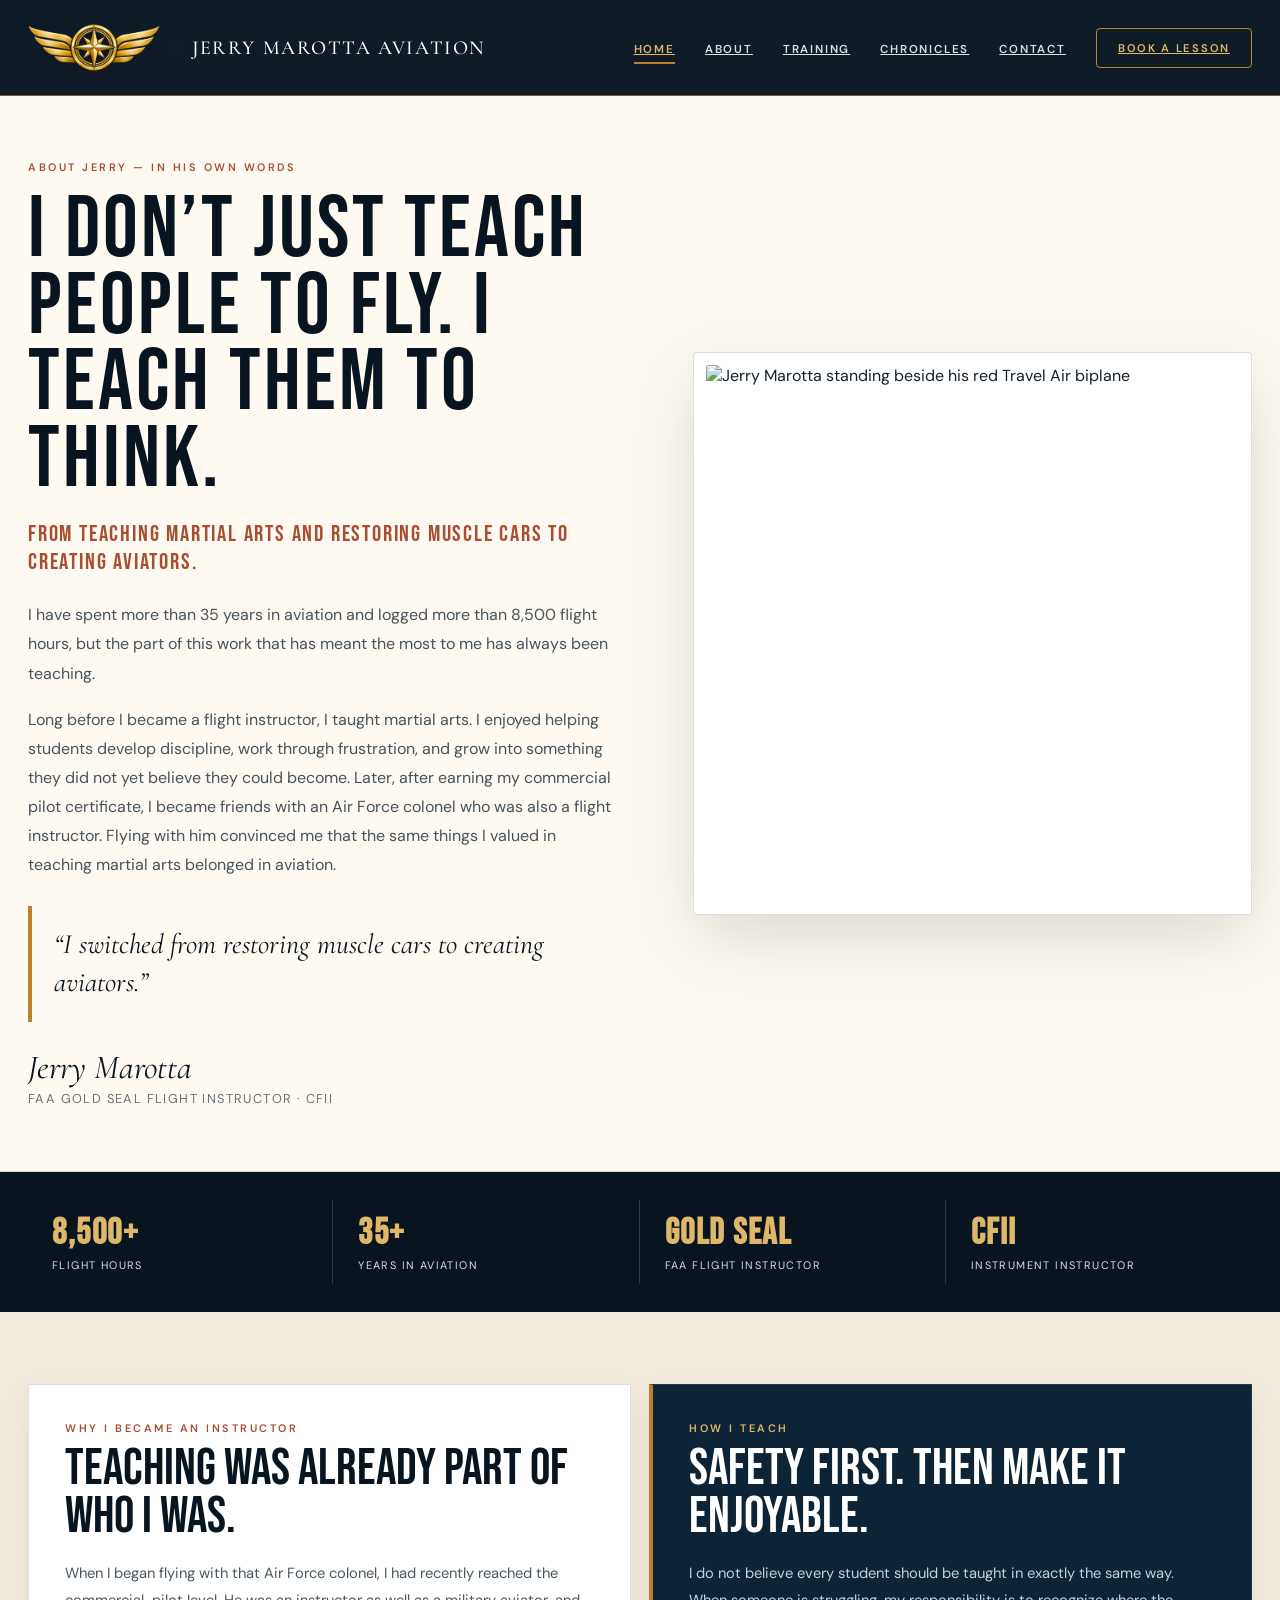
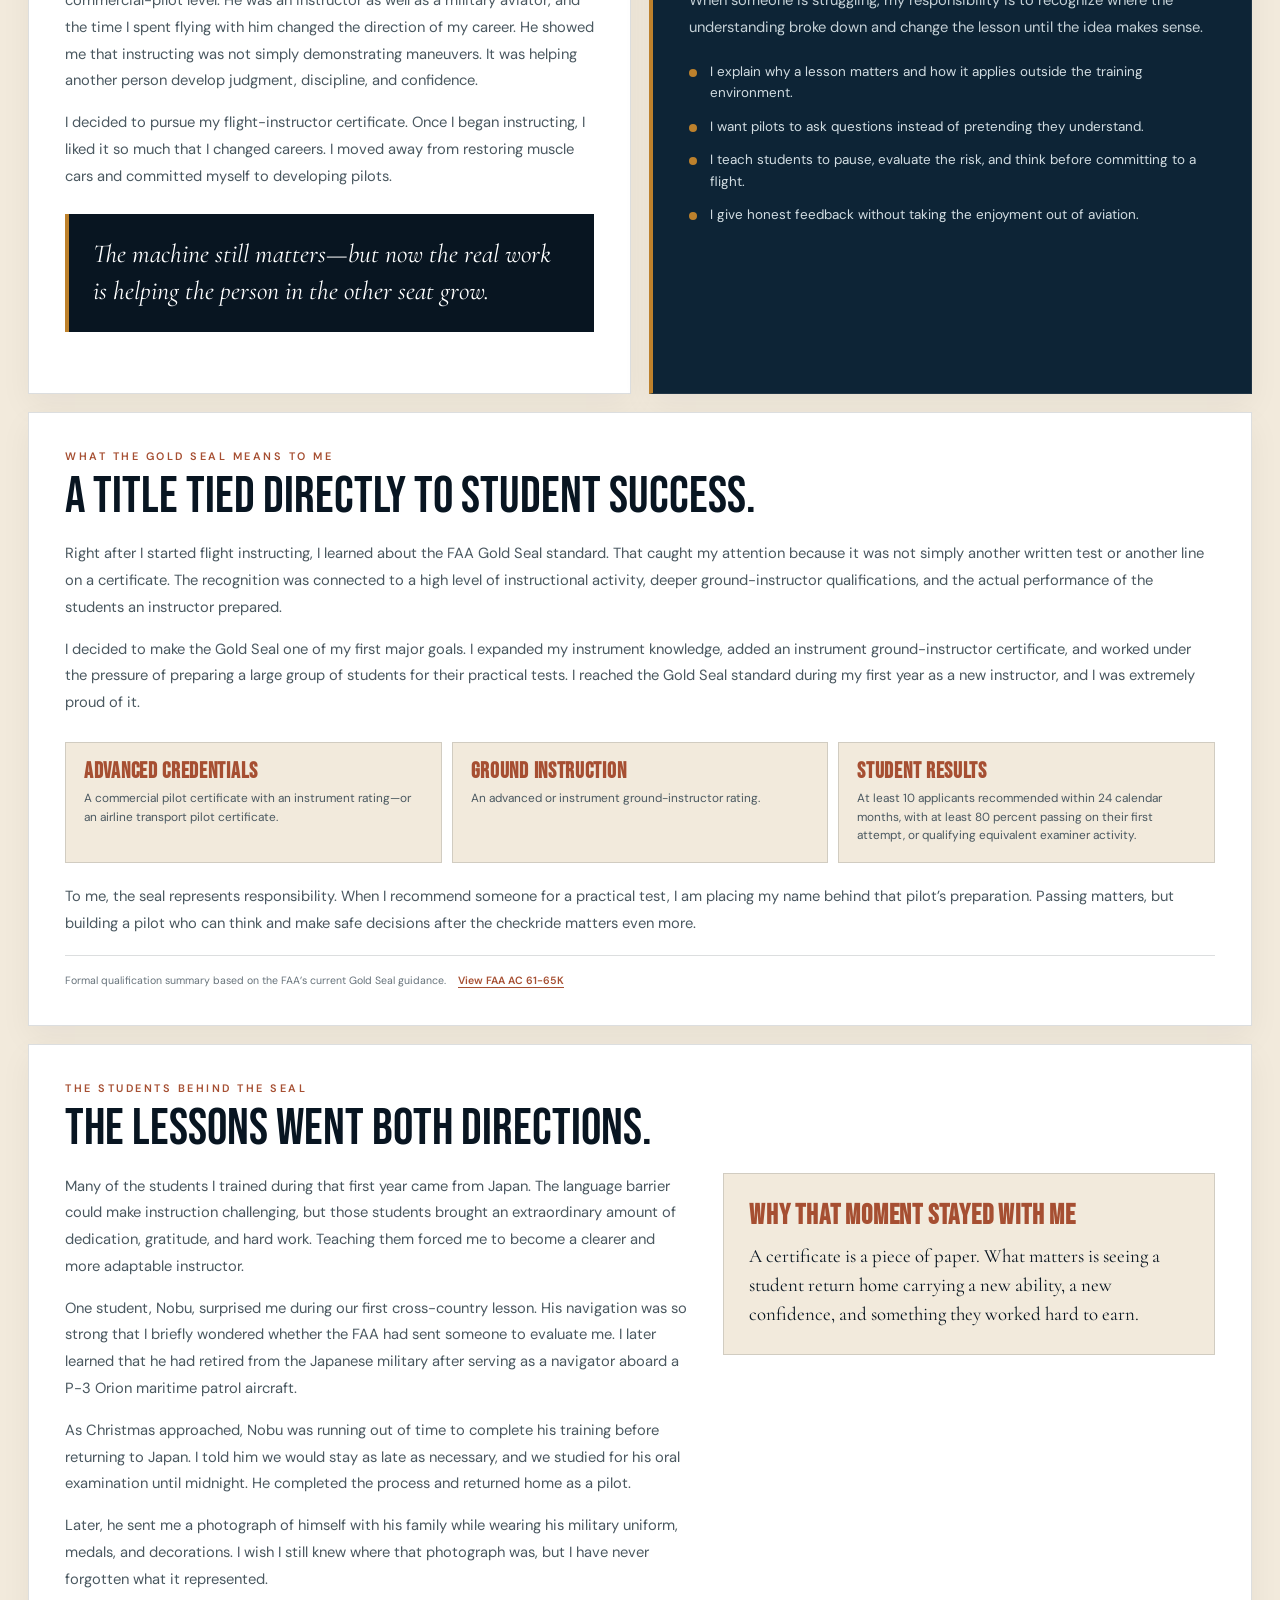
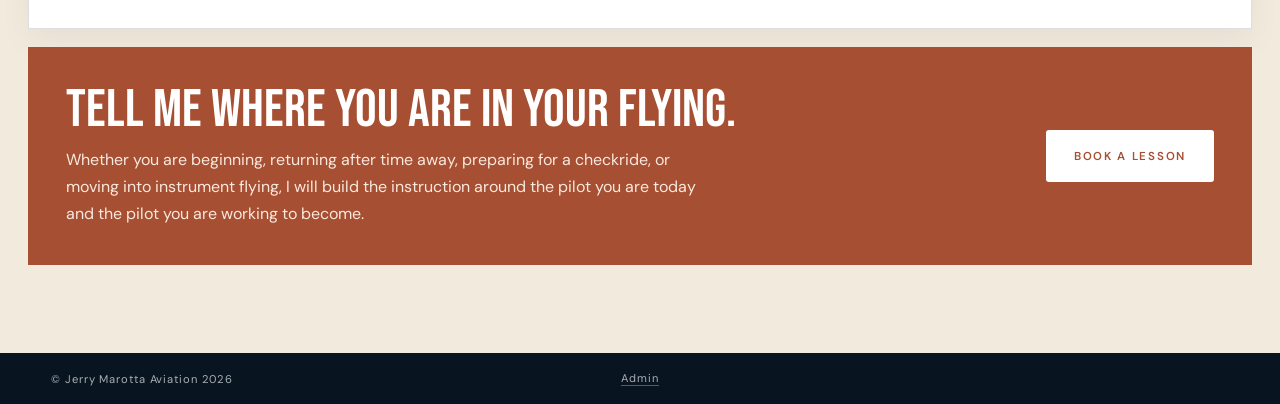
==== commit 5a3483f5: "Add Jerry Marotta Aviation wordmark" ====
--- a/about/index.html
+++ b/about/index.html
@@ -21,7 +21,7 @@
 <div class="site-shell">
   <nav class="desktop-nav">
     <a class="brand" href="/" aria-label="Jerry Marotta Aviation home">
-      <img class="brand-mark" src="/images/winged-compass-logo.png" alt="Jerry Marotta Aviation winged compass">
+      <img class="brand-mark" src="/images/winged-compass-logo.png" alt="Jerry Marotta Aviation winged compass">`n      <span class="brand-wordmark" aria-hidden="true">Jerry Marotta Aviation</span>
     </a>
     <div class="desktop-links">
       <a class="nav-btn active" href="/">Home</a>
@@ -35,7 +35,7 @@
 
   <div class="mobile-top">
     <a class="brand" href="/" aria-label="Jerry Marotta Aviation home">
-      <img class="brand-mark" src="/images/winged-compass-logo.png" alt="Jerry Marotta Aviation winged compass">
+      <img class="brand-mark" src="/images/winged-compass-logo.png" alt="Jerry Marotta Aviation winged compass">`n      <span class="brand-wordmark" aria-hidden="true">Jerry Marotta Aviation</span>
     </a>
     <button class="mobile-more-btn" id="mobile-more-btn" type="button" aria-label="Open more options" aria-expanded="false">
       <svg viewBox="0 0 24 24" aria-hidden="true"><circle cx="5" cy="12" r="1.4" fill="currentColor"/><circle cx="12" cy="12" r="1.4" fill="currentColor"/><circle cx="19" cy="12" r="1.4" fill="currentColor"/></svg>
--- a/css/styles.css
+++ b/css/styles.css
@@ -32,8 +32,9 @@
 .sr-only{position:absolute!important;width:1px!important;height:1px!important;padding:0!important;margin:-1px!important;overflow:hidden!important;clip:rect(0,0,0,0)!important;white-space:nowrap!important;border:0!important}
 .site-shell{min-height:100vh}
 .desktop-nav{position:sticky;top:0;z-index:50;height:96px;background:rgba(8,21,33,.97);border-bottom:1px solid rgba(189,129,44,.65);display:flex;align-items:center;padding:0 max(28px,calc((100vw - var(--max))/2));gap:32px}
-.brand{display:flex;align-items:center;gap:14px;text-decoration:none;min-width:max-content}
-.brand-mark{width:164px;height:76px;display:block;object-fit:cover;object-position:center 49%;filter:drop-shadow(0 1px 3px rgba(0,0,0,.28))}
+.brand{display:flex;align-items:center;gap:10px;text-decoration:none;min-width:max-content}
+.brand-mark{width:132px;height:70px;display:block;object-fit:cover;object-position:center 49%;filter:drop-shadow(0 1px 3px rgba(0,0,0,.28))}
+.brand-wordmark{font-family:'Cormorant Garamond',serif;color:var(--white);font-size:clamp(1rem,1.55vw,1.38rem);font-weight:500;letter-spacing:.08em;white-space:nowrap;text-transform:uppercase}
 .brand-copy strong{display:block;font-family:'Bebas Neue',sans-serif;letter-spacing:3px;font-size:1.5rem;color:var(--white);line-height:1}
 .brand-copy small{display:block;color:var(--gold-light);font-size:.63rem;letter-spacing:2px;text-transform:uppercase;margin-top:5px}
 .desktop-links{display:flex;align-items:center;gap:30px;margin-left:auto}
@@ -931,14 +932,15 @@
     white-space:nowrap;
   }
   .mobile-top .brand-mark{
-    width:88px;
-    height:46px;
+    width:72px;
+    height:42px;
     font-size:0;
     object-fit:cover;
     object-position:center 49%;
     transform:none;
     flex:0 0 auto;
   }
+  .mobile-top .brand-wordmark{font-size:.8rem;letter-spacing:.07em}
   .mobile-top .brand-mark svg{
     width:28px;
     height:28px;
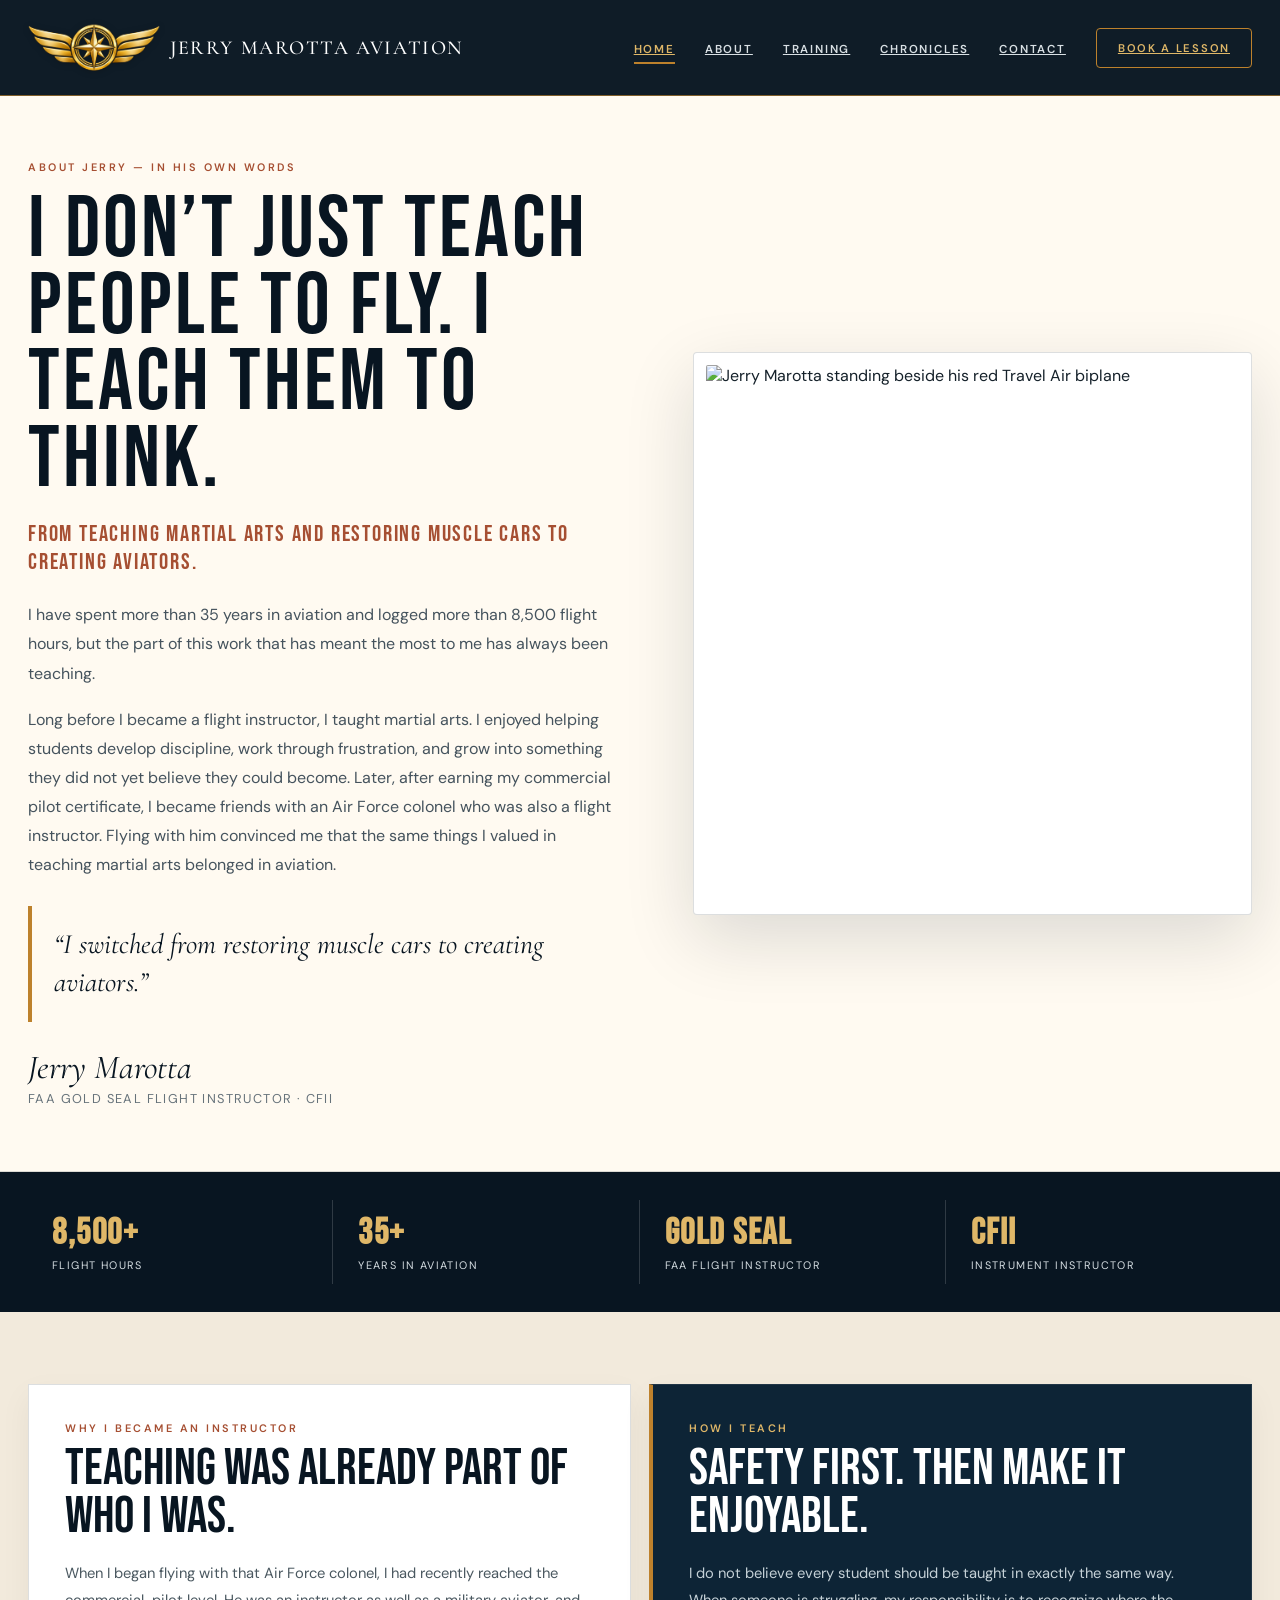
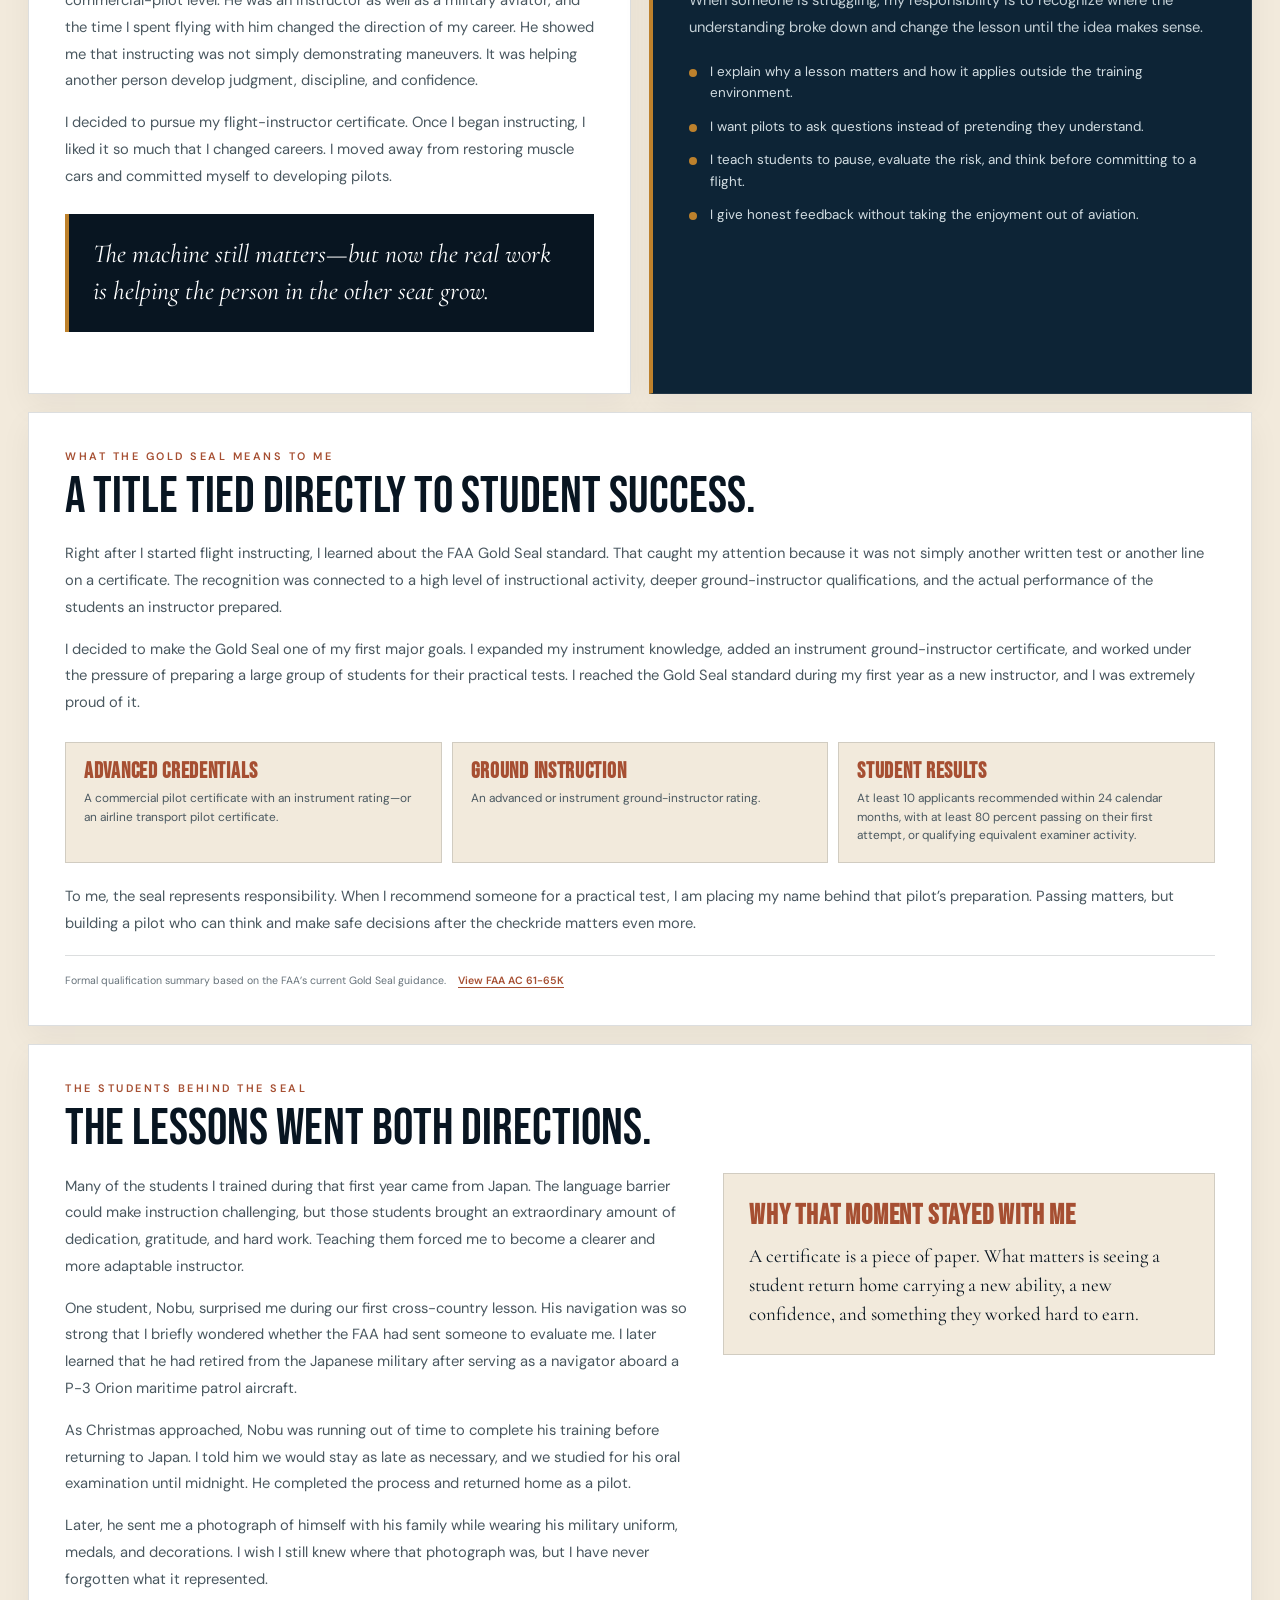
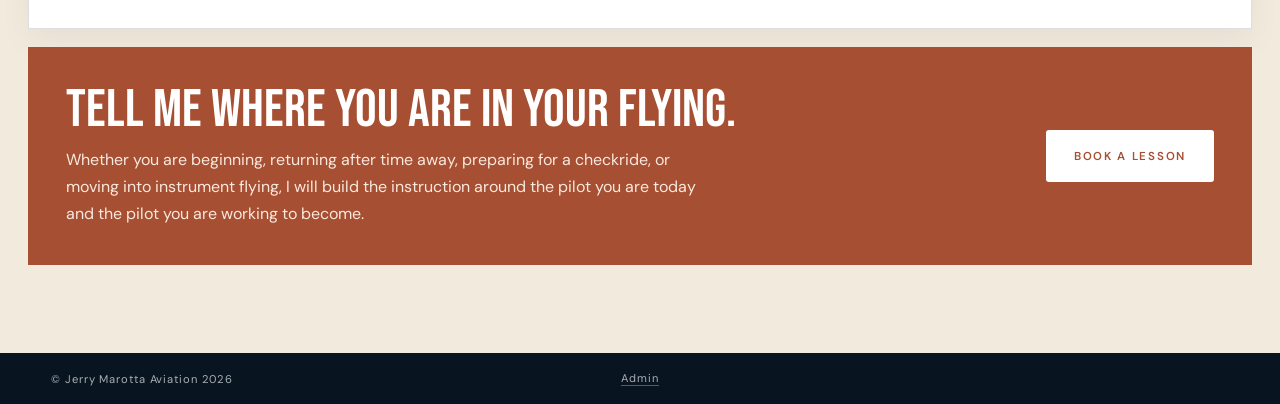
==== commit 94f38346: "Fix route wordmark markup" ====
--- a/about/index.html
+++ b/about/index.html
@@ -21,7 +21,8 @@
 <div class="site-shell">
   <nav class="desktop-nav">
     <a class="brand" href="/" aria-label="Jerry Marotta Aviation home">
-      <img class="brand-mark" src="/images/winged-compass-logo.png" alt="Jerry Marotta Aviation winged compass">`n      <span class="brand-wordmark" aria-hidden="true">Jerry Marotta Aviation</span>
+      <img class="brand-mark" src="/images/winged-compass-logo.png" alt="Jerry Marotta Aviation winged compass">
+      <span class="brand-wordmark" aria-hidden="true">Jerry Marotta Aviation</span>
     </a>
     <div class="desktop-links">
       <a class="nav-btn active" href="/">Home</a>
@@ -35,7 +36,8 @@
 
   <div class="mobile-top">
     <a class="brand" href="/" aria-label="Jerry Marotta Aviation home">
-      <img class="brand-mark" src="/images/winged-compass-logo.png" alt="Jerry Marotta Aviation winged compass">`n      <span class="brand-wordmark" aria-hidden="true">Jerry Marotta Aviation</span>
+      <img class="brand-mark" src="/images/winged-compass-logo.png" alt="Jerry Marotta Aviation winged compass">
+      <span class="brand-wordmark" aria-hidden="true">Jerry Marotta Aviation</span>
     </a>
     <button class="mobile-more-btn" id="mobile-more-btn" type="button" aria-label="Open more options" aria-expanded="false">
       <svg viewBox="0 0 24 24" aria-hidden="true"><circle cx="5" cy="12" r="1.4" fill="currentColor"/><circle cx="12" cy="12" r="1.4" fill="currentColor"/><circle cx="19" cy="12" r="1.4" fill="currentColor"/></svg>
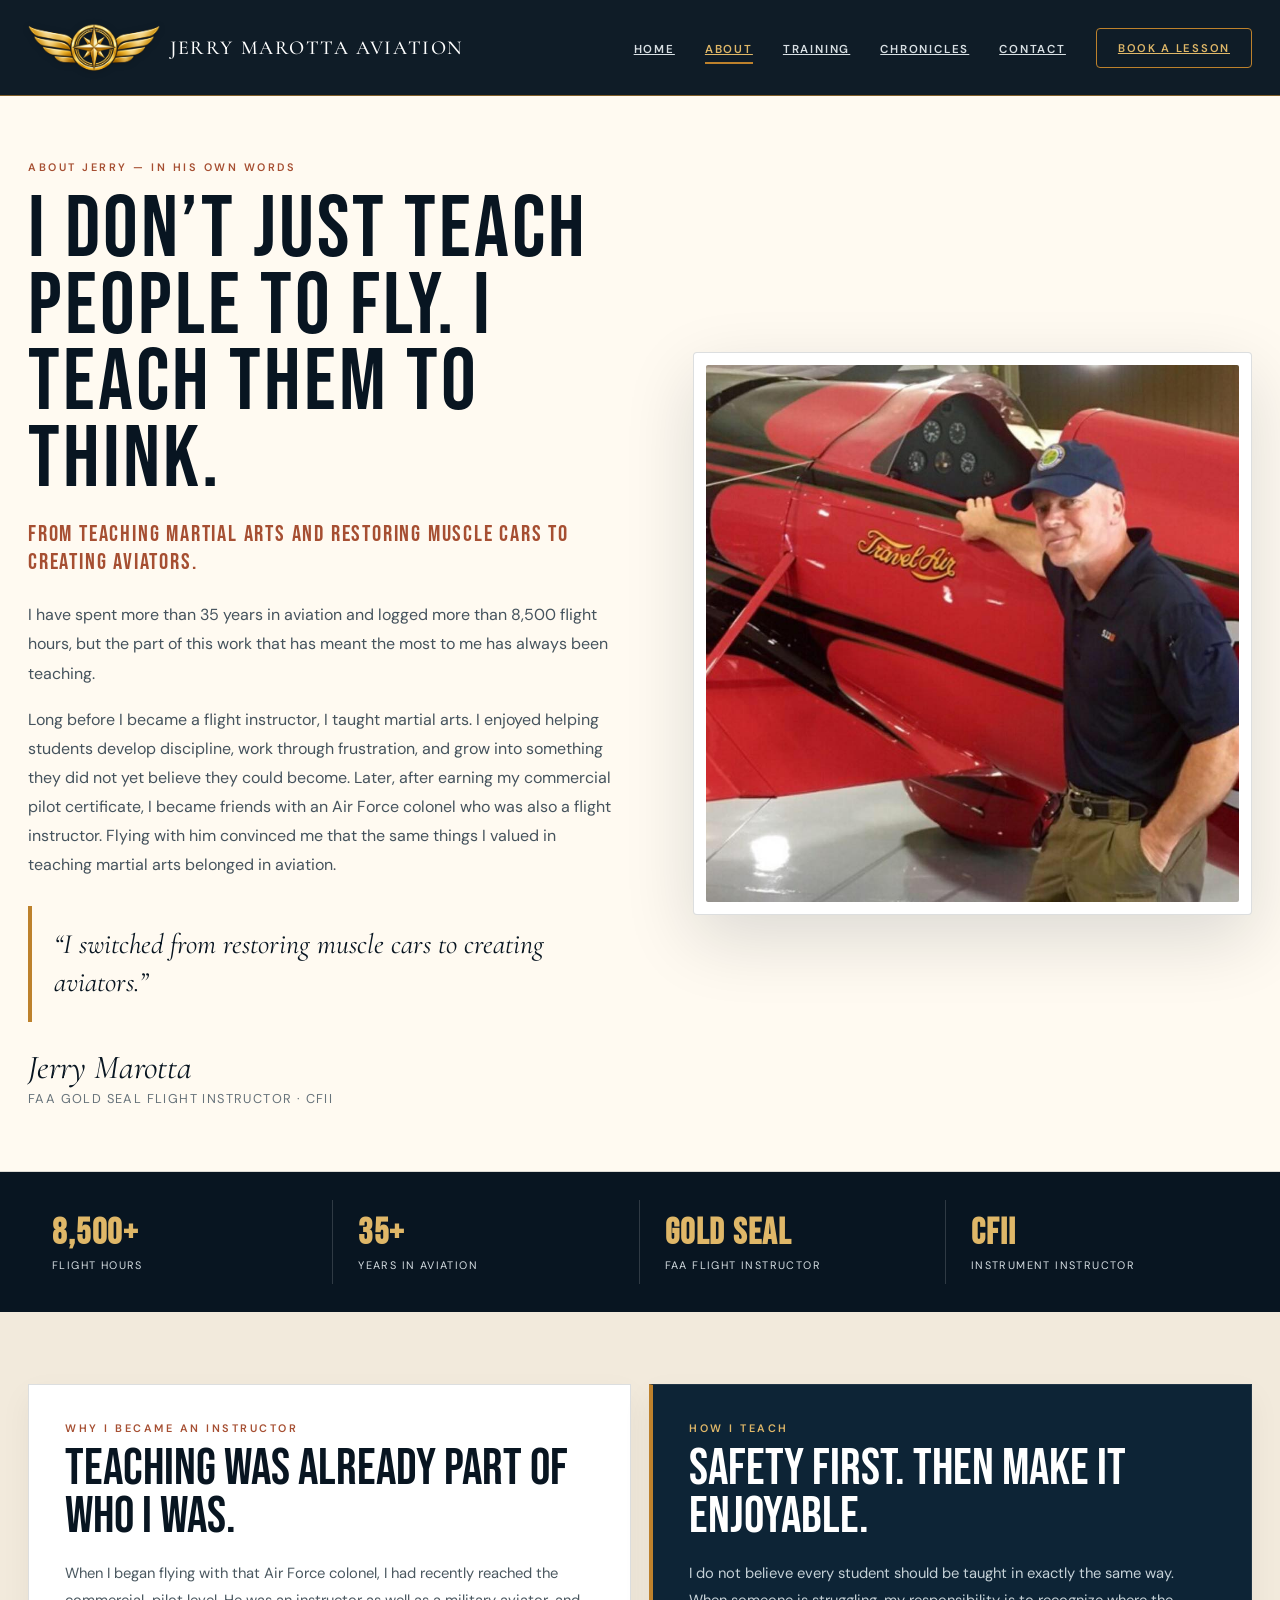
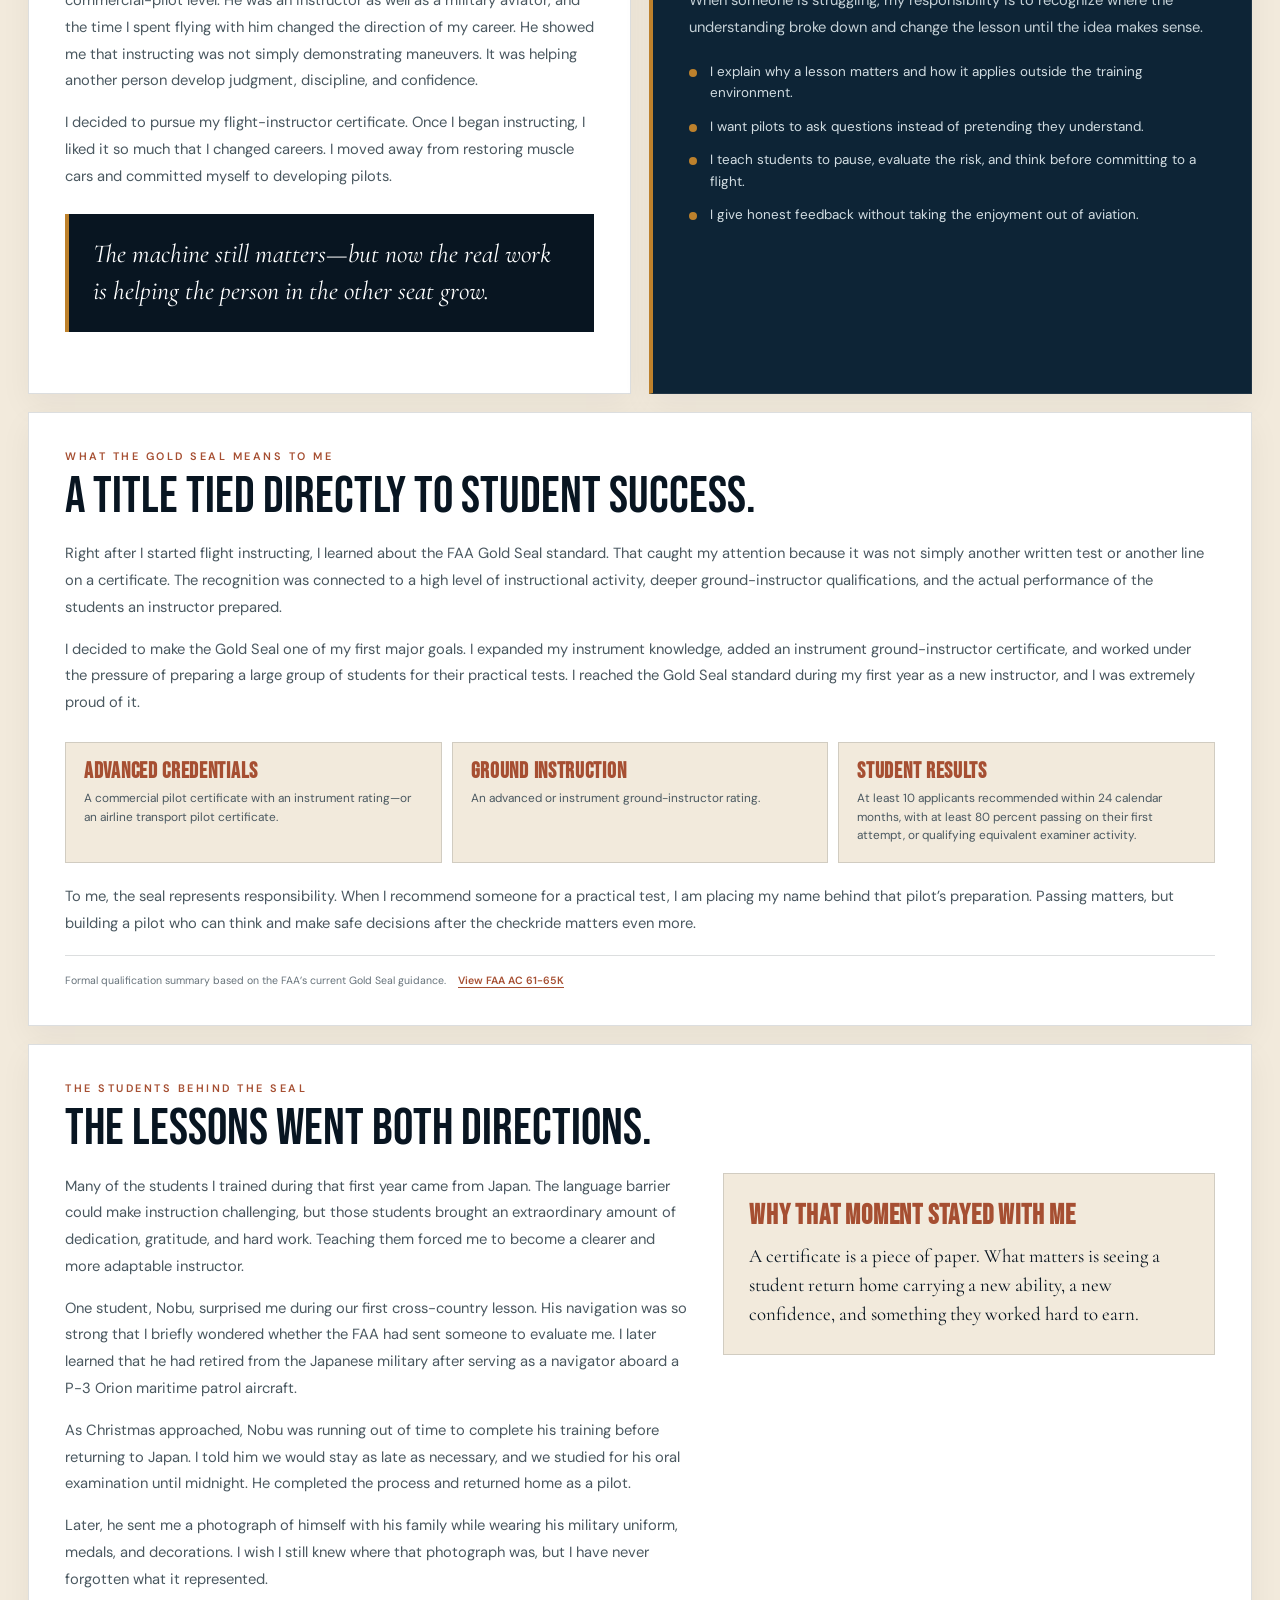
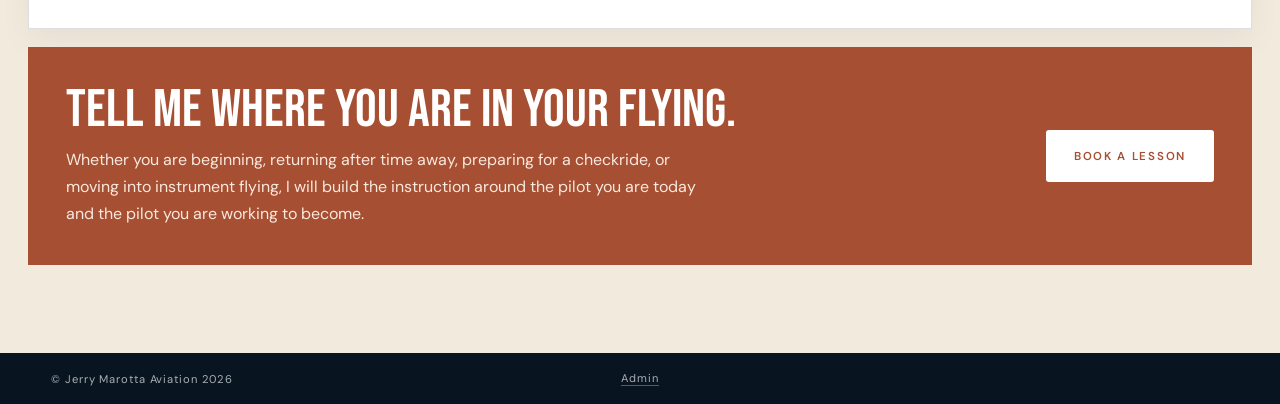
==== commit 6c852bb3: "Fix broken images on the About page" ====
--- a/about/index.html
+++ b/about/index.html
@@ -106,7 +106,7 @@
 
         <section class="section about-preview">
           <div class="about-photo-card">
-            <img src="images/jerry-with-plane.jpg" alt="Jerry Marotta with his Travel Air biplane">
+            <img src="/images/jerry-with-plane.jpg" alt="Jerry Marotta with his Travel Air biplane">
           </div>
           <div class="about-copy-stack">
             <div class="about-panel">
@@ -359,7 +359,7 @@
         </div>
 
         <div class="about-page-photo">
-          <img src="images/jerry-with-plane.jpg" alt="Jerry Marotta standing beside his red Travel Air biplane" loading="lazy" decoding="async">
+          <img src="/images/jerry-with-plane.jpg" alt="Jerry Marotta standing beside his red Travel Air biplane" loading="lazy" decoding="async">
         </div>
       </div>
 
@@ -666,7 +666,7 @@
 
     <section class="view" id="view-chronicles">
       <header class="chronicles-banner">
-        <img src="images/Chronicles.png" alt="The Instructor's Chronicles — True Stories from the Right Seat, by Jerry Marotta">
+        <img src="/images/Chronicles.png" alt="The Instructor's Chronicles — True Stories from the Right Seat, by Jerry Marotta">
       </header>
       <div class="page-content"><div class="chronicles-grid">
         <article class="story-card"><div class="story-card-cover"><small>Flight Safety • Featured Chronicle</small><h2>The Day Fear Took the Controls</h2></div><div class="story-card-body"><p>A student knew the recovery procedure in the classroom. In the airplane, fear took over. Jerry recounts the spin, the struggle for the controls, and the lessons he carried into every flight afterward.</p><div style="margin-top:22px"><a class="btn btn-primary" href="/chronicles/the-day-fear-took-the-controls/">Read the Story</a></div></div></article>
